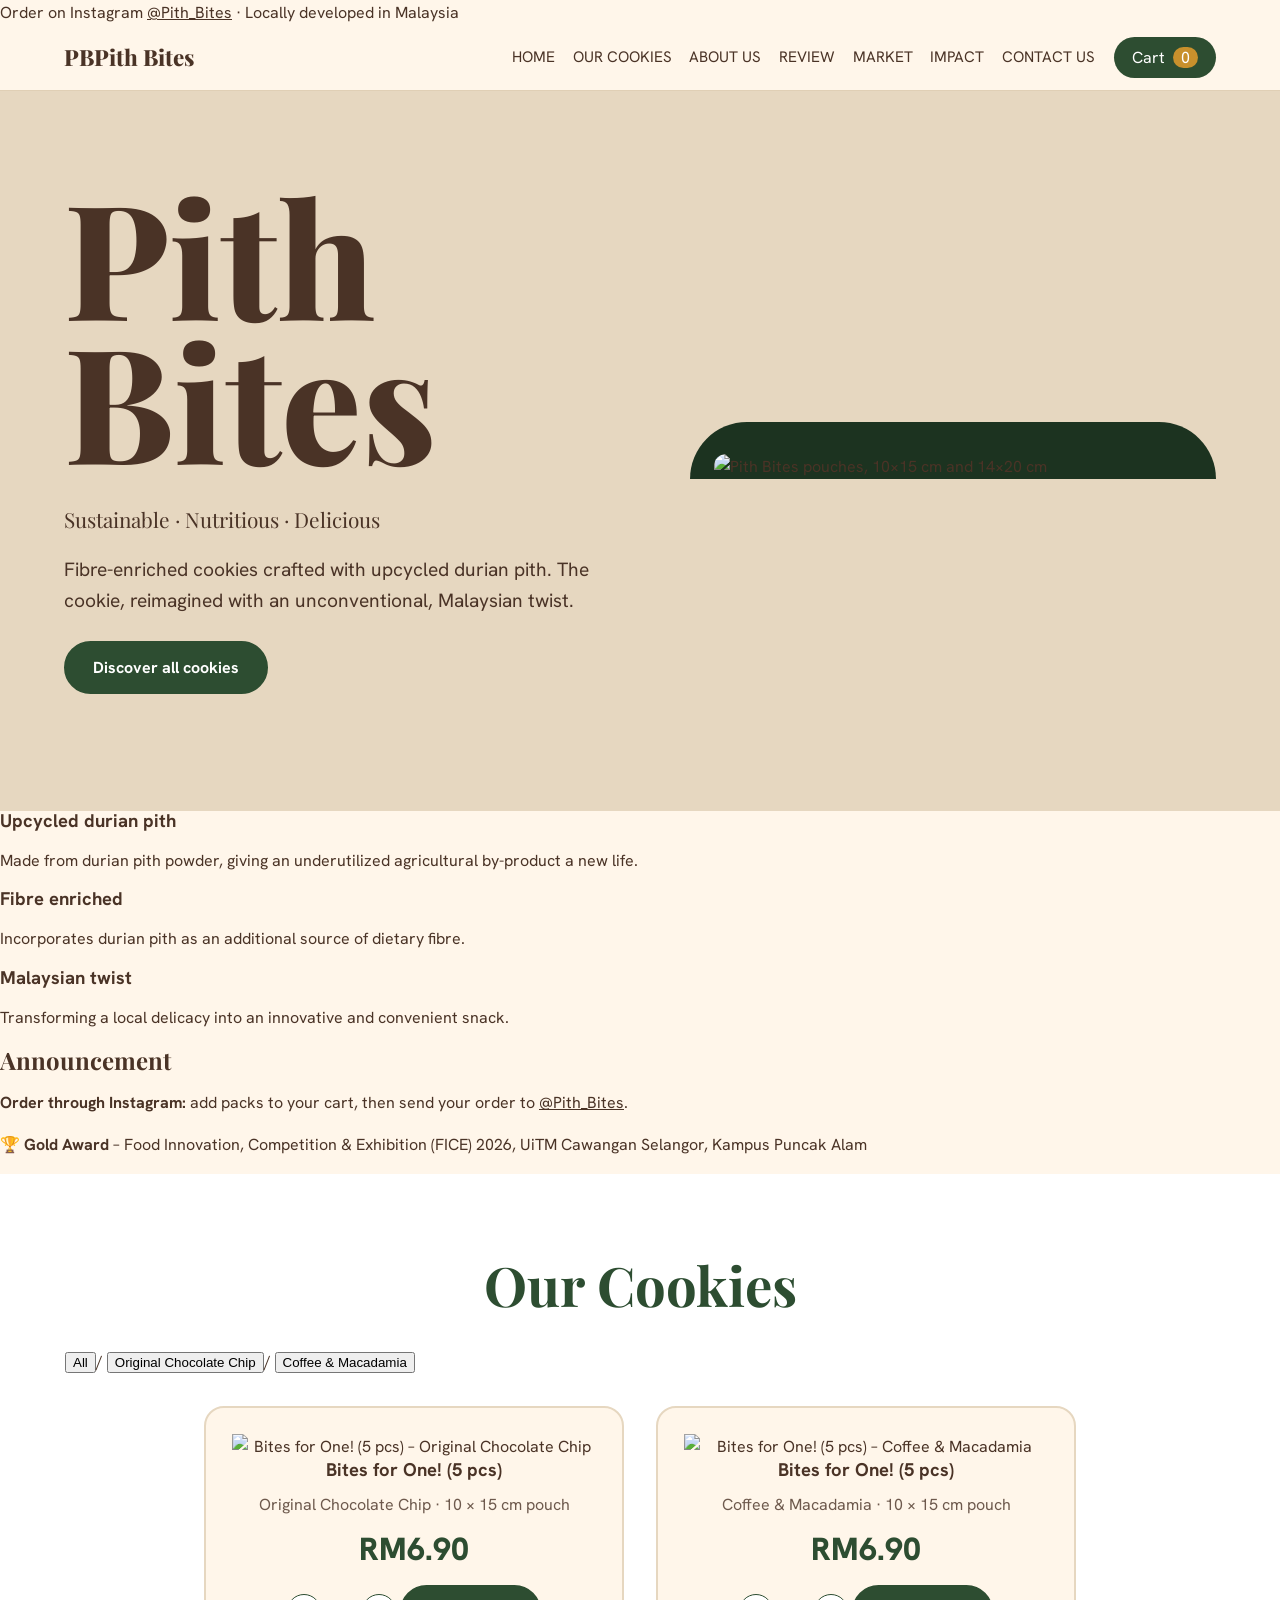
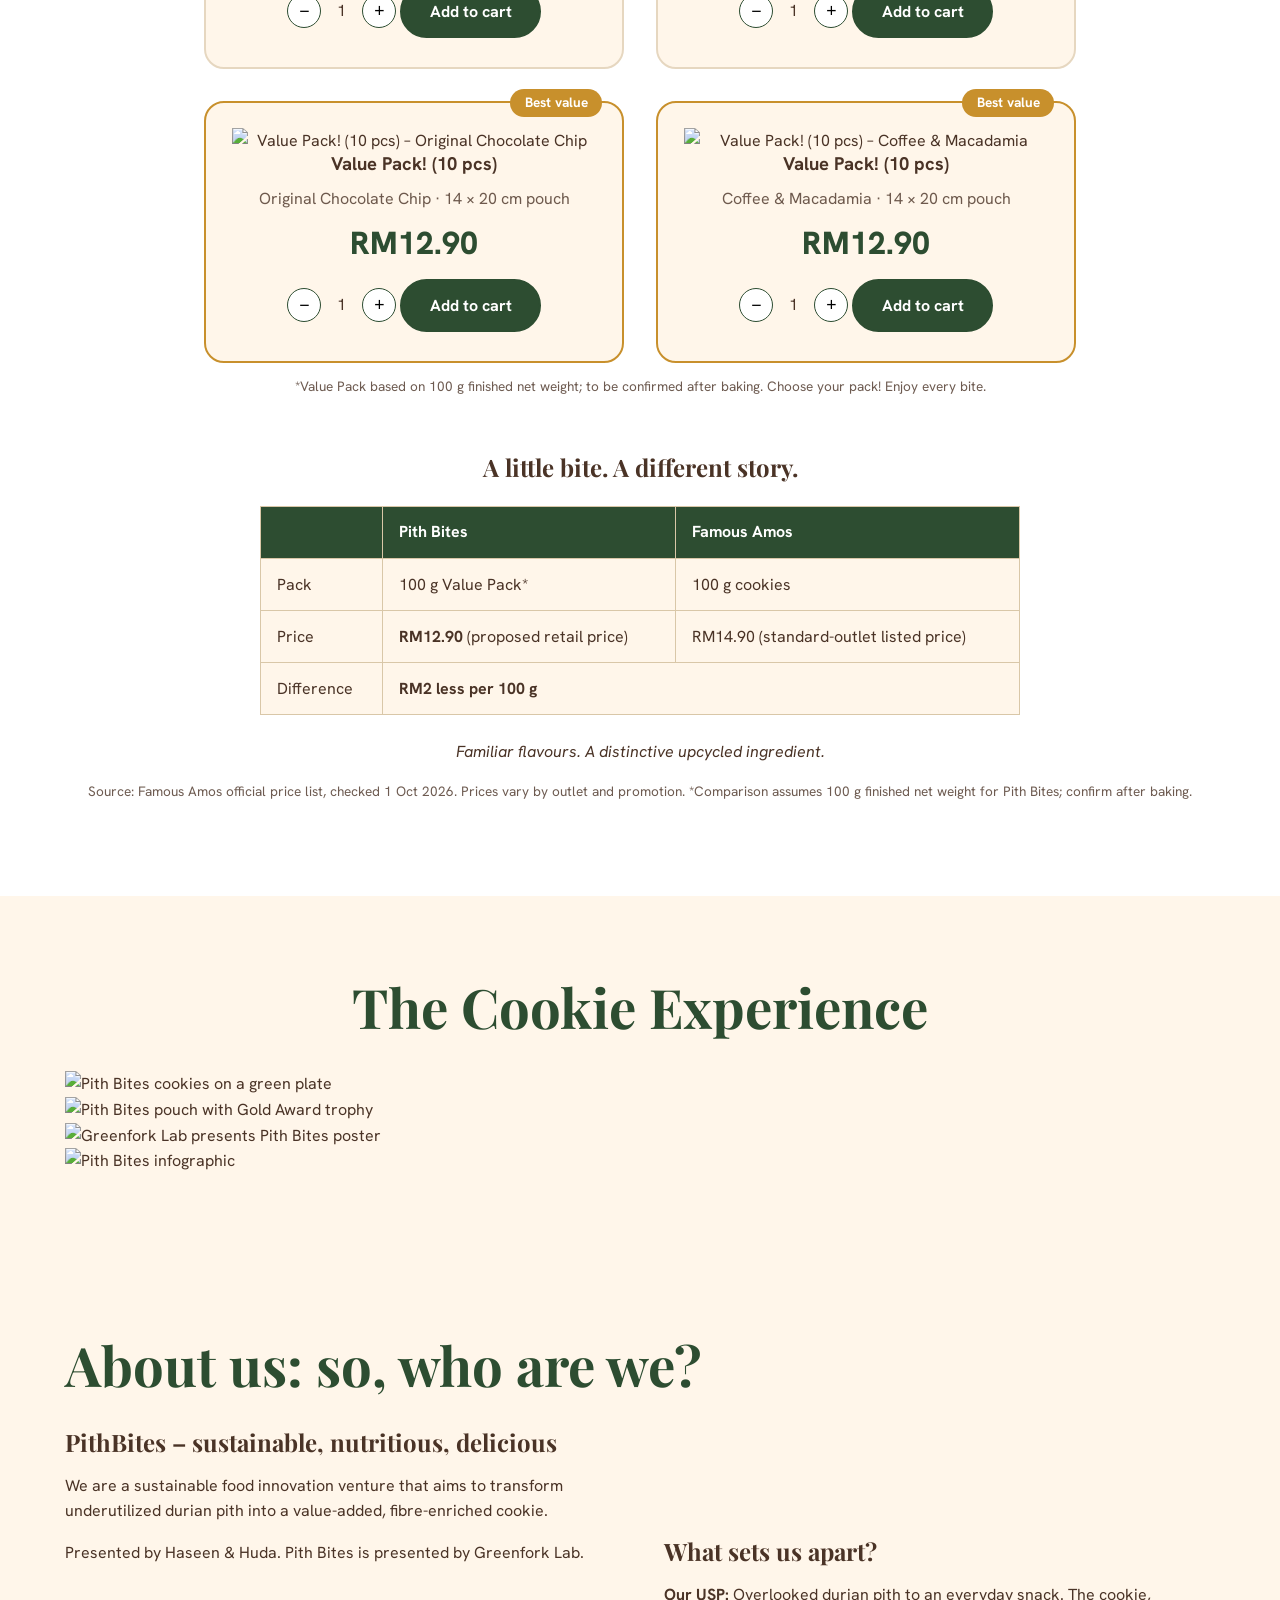
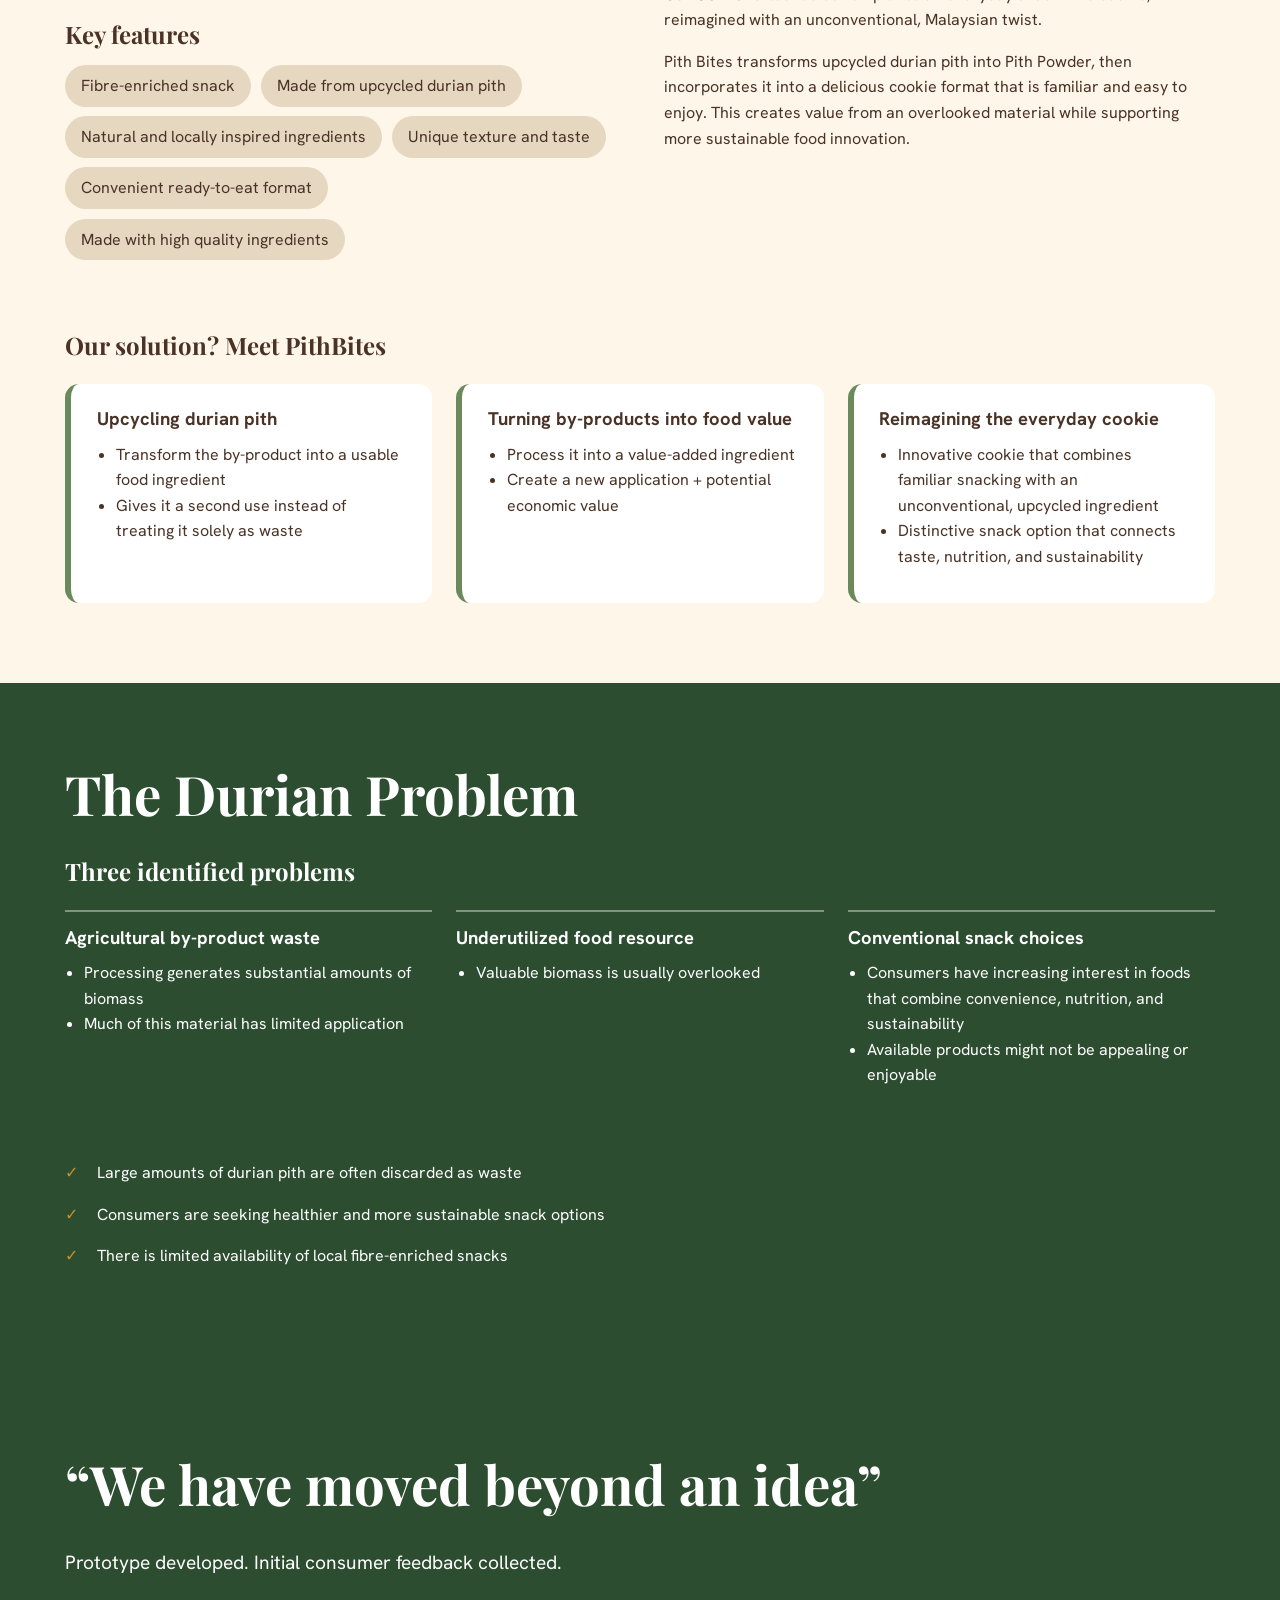
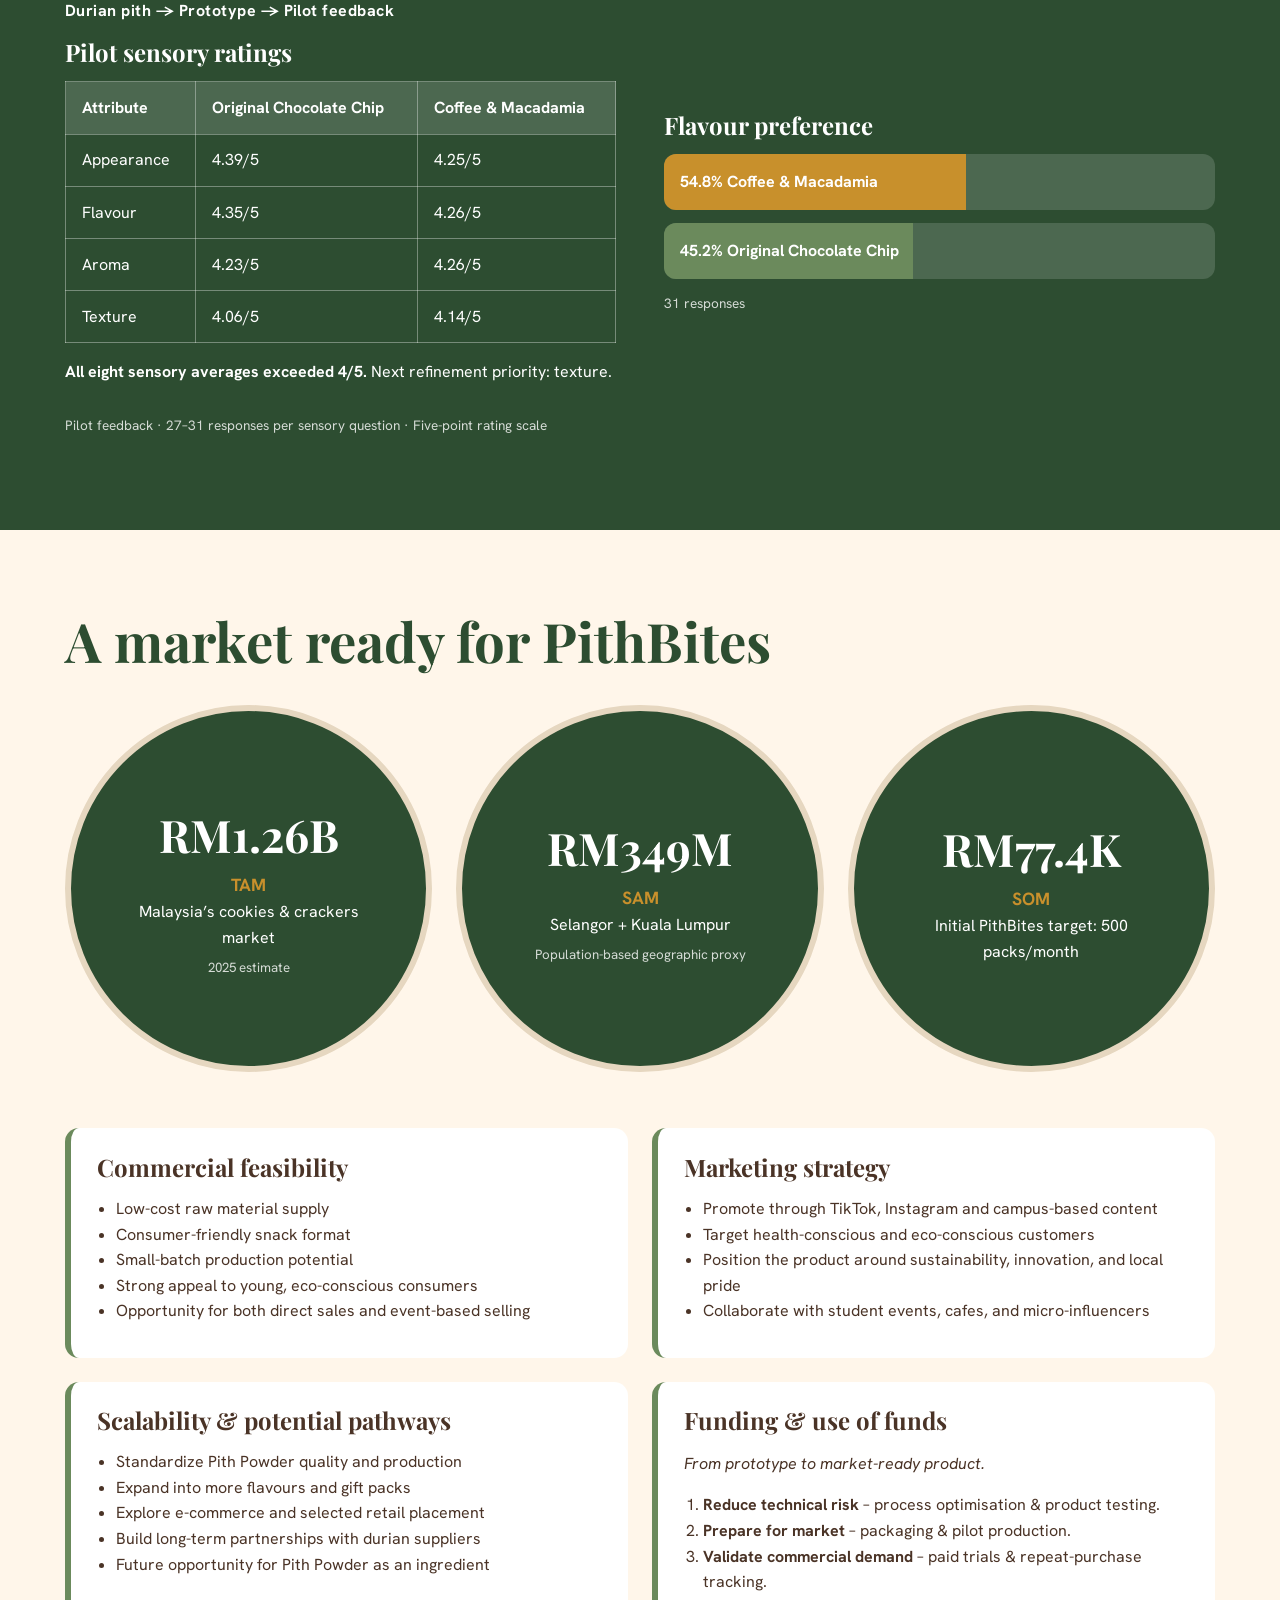
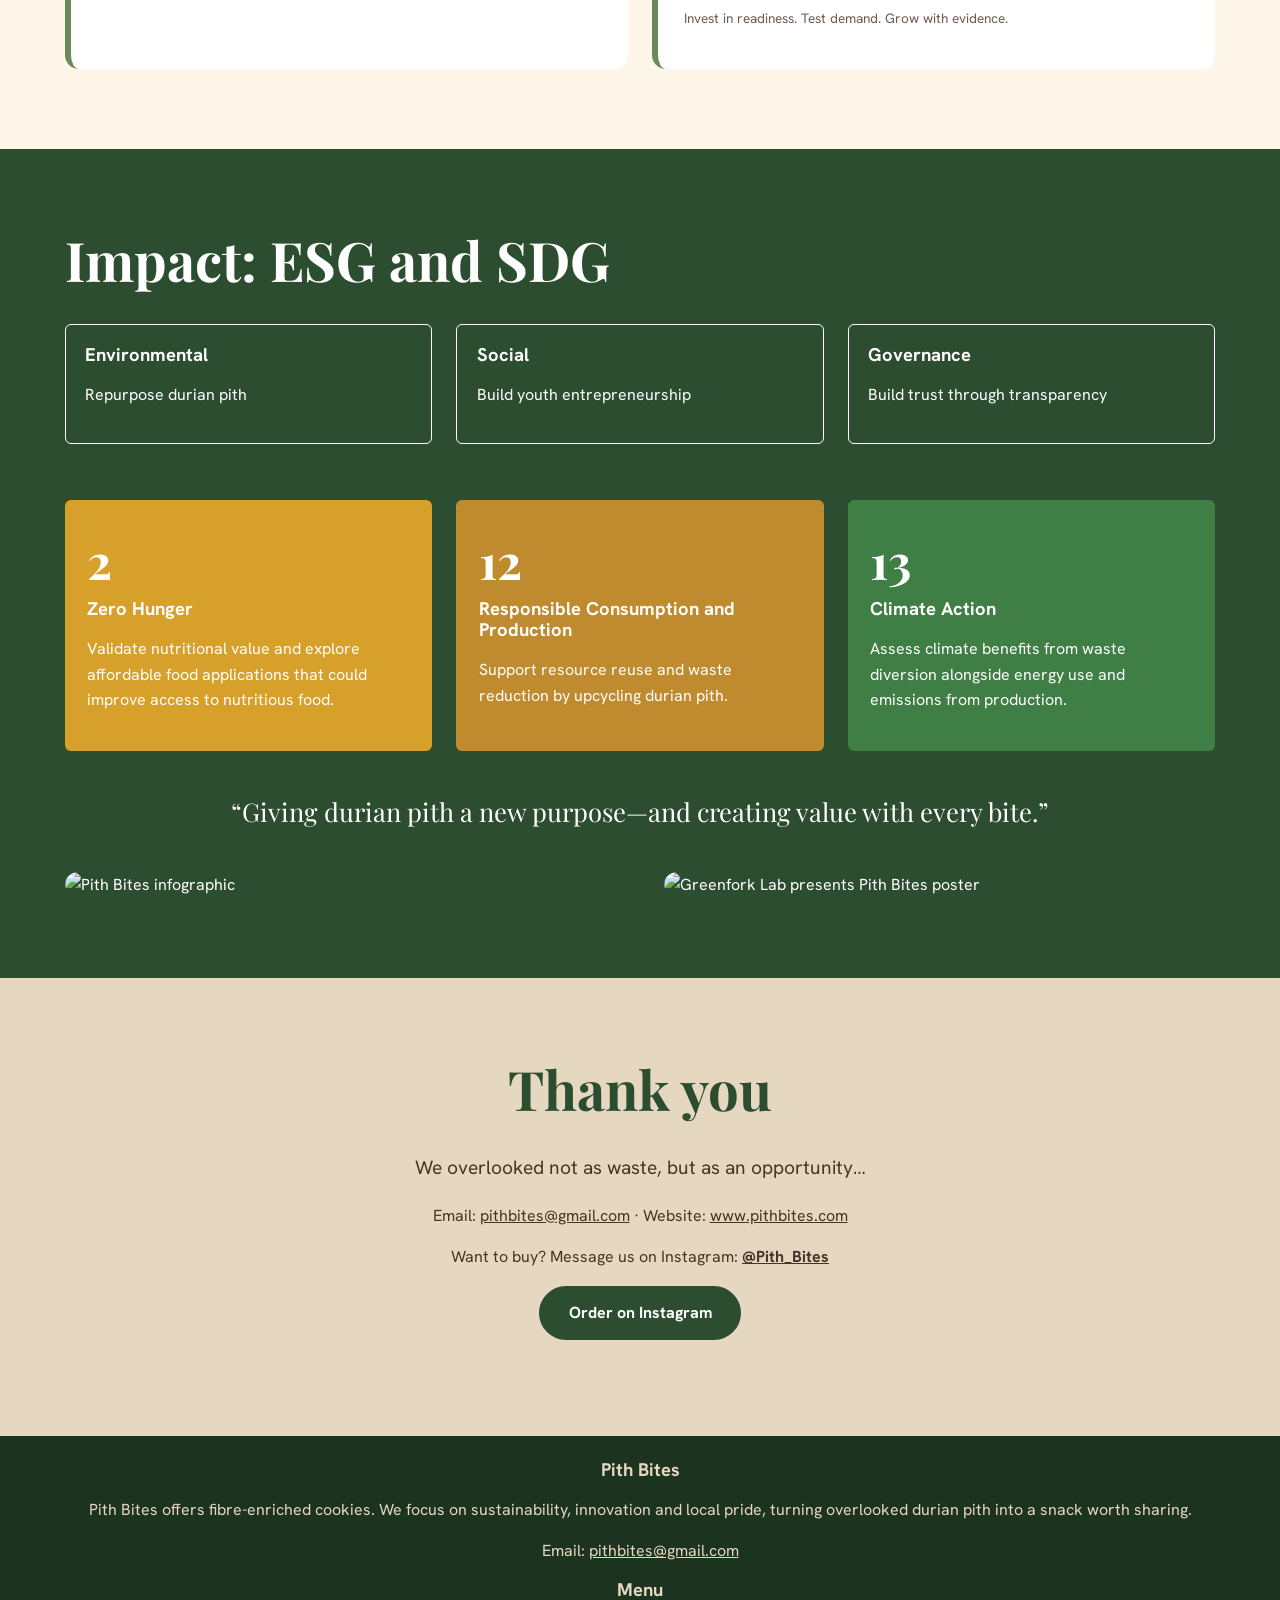
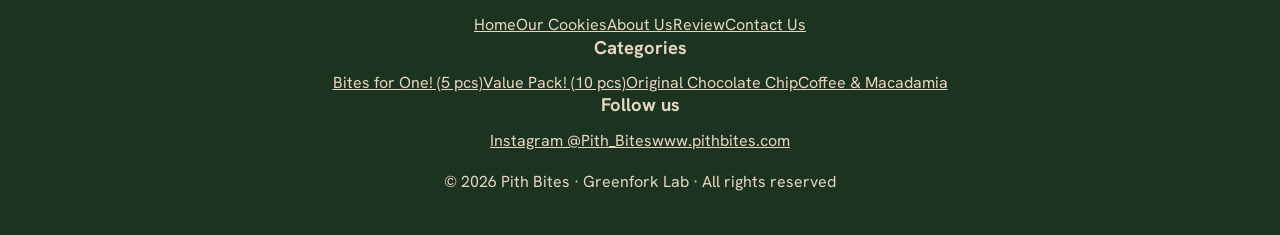
==== index.html @ 3b5092b1 "Update index.html" ====
<!DOCTYPE html>
<html lang="en">
<head>
<meta charset="UTF-8">
<meta name="viewport" content="width=device-width, initial-scale=1">
<title>Pith Bites – Fibre-Enriched Cookies Made with Upcycled Durian Pith</title>
<meta name="description" content="Sustainable, nutritious, delicious fibre-enriched cookies made with upcycled durian pith. Locally developed in Malaysia.">
<link rel="preconnect" href="https://fonts.googleapis.com">
<link href="https://fonts.googleapis.com/css2?family=Playfair+Display:wght@500;700;800&family=Hanken+Grotesk:wght@400;500;700&display=swap" rel="stylesheet">
<link rel="stylesheet" href="style.css">
</head>
<body>

<div class="topbar">Order on Instagram <a href="https://www.instagram.com/pith_bites" target="_blank" rel="noopener">@Pith_Bites</a> · Locally developed in Malaysia</div>
<header class="nav">
  <a href="#top" class="brand"><span class="mono">PB</span>Pith Bites</a>
  <nav id="menu">
    <a href="#top">HOME</a><a href="#shop">OUR COOKIES</a><a href="#about">ABOUT US</a>
    <a href="#proof">REVIEW</a><a href="#market">MARKET</a><a href="#impact">IMPACT</a><a href="#contact">CONTACT US</a>
  </nav>
  <button class="cart-btn" id="openCart" aria-label="Open cart">Cart <span id="cartCount">0</span></button>
  <button class="burger" id="burger" aria-label="Menu">☰</button>
</header>

<main id="top">
<!-- HERO BANNER -->
<section class="hero">
  <div class="hero-text">
    <h1>Pith Bites</h1>
    <p class="kicker">Sustainable · Nutritious · Delicious</p>
    <p class="lead">Fibre-enriched cookies crafted with upcycled durian pith. The cookie, reimagined with an unconventional, Malaysian twist.</p>
    <div class="row"><a class="btn light" href="#shop">Discover all cookies</a></div>
  </div>
  <div class="hero-img"><img src="images/pouches.jpg" alt="Pith Bites pouches, 10×15 cm and 14×20 cm"></div>
</section>

<!-- TRUST STRIP -->
<section class="strip">
  <div><h4>Upcycled durian pith</h4><p>Made from durian pith powder, giving an underutilized agricultural by-product a new life.</p></div>
  <div><h4>Fibre enriched</h4><p>Incorporates durian pith as an additional source of dietary fibre.</p></div>
  <div><h4>Malaysian twist</h4><p>Transforming a local delicacy into an innovative and convenient snack.</p></div>
</section>

<!-- ANNOUNCEMENT -->
<section class="announce">
  <h3>Announcement</h3>
  <p><strong>Order through Instagram:</strong> add packs to your cart, then send your order to <a href="https://www.instagram.com/pith_bites" target="_blank" rel="noopener">@Pith_Bites</a>.</p>
  <p>🏆 <strong>Gold Award</strong> – Food Innovation, Competition &amp; Exhibition (FICE) 2026, UiTM Cawangan Selangor, Kampus Puncak Alam</p>
</section>

<!-- SHOP -->
<section id="shop" class="sec shop">
  <h2 class="center">Our Cookies</h2>
  <div class="tabs" role="tablist">
    <button class="tab on" data-f="all">All</button><span>/</span>
    <button class="tab" data-f="orig">Original Chocolate Chip</button><span>/</span>
    <button class="tab" data-f="coffee">Coffee &amp; Macadamia</button>
  </div>
  <div class="products">
    <article class="product " data-id="p5o" data-name="Bites for One! (5 pcs)" data-flavour="Original Chocolate Chip" data-price="6.90" data-cat="orig">
      
      <div class="thumb"><img src="images/pack5.jpg" alt="Bites for One! (5 pcs) – Original Chocolate Chip"></div>
      <h4>Bites for One! (5 pcs)</h4><p class="size">Original Chocolate Chip · 10 × 15 cm pouch</p>
      <p class="price">RM6.90</p>
      <div class="qty"><button class="minus" aria-label="Less">−</button><span class="q">1</span><button class="plus" aria-label="More">+</button></div>
      <button class="btn add">Add to cart</button>
    </article>
    <article class="product " data-id="p5c" data-name="Bites for One! (5 pcs)" data-flavour="Coffee &amp; Macadamia" data-price="6.90" data-cat="coffee">
      
      <div class="thumb"><img src="images/pack5.jpg" alt="Bites for One! (5 pcs) – Coffee &amp; Macadamia"></div>
      <h4>Bites for One! (5 pcs)</h4><p class="size">Coffee &amp; Macadamia · 10 × 15 cm pouch</p>
      <p class="price">RM6.90</p>
      <div class="qty"><button class="minus" aria-label="Less">−</button><span class="q">1</span><button class="plus" aria-label="More">+</button></div>
      <button class="btn add">Add to cart</button>
    </article>
    <article class="product best" data-id="p10o" data-name="Value Pack! (10 pcs)" data-flavour="Original Chocolate Chip" data-price="12.90" data-cat="orig">
      <span class="badge">Best value</span>
      <div class="thumb"><img src="images/pack10.jpg" alt="Value Pack! (10 pcs) – Original Chocolate Chip"></div>
      <h4>Value Pack! (10 pcs)</h4><p class="size">Original Chocolate Chip · 14 × 20 cm pouch</p>
      <p class="price">RM12.90</p>
      <div class="qty"><button class="minus" aria-label="Less">−</button><span class="q">1</span><button class="plus" aria-label="More">+</button></div>
      <button class="btn add">Add to cart</button>
    </article>
    <article class="product best" data-id="p10c" data-name="Value Pack! (10 pcs)" data-flavour="Coffee &amp; Macadamia" data-price="12.90" data-cat="coffee">
      <span class="badge">Best value</span>
      <div class="thumb"><img src="images/pack10.jpg" alt="Value Pack! (10 pcs) – Coffee &amp; Macadamia"></div>
      <h4>Value Pack! (10 pcs)</h4><p class="size">Coffee &amp; Macadamia · 14 × 20 cm pouch</p>
      <p class="price">RM12.90</p>
      <div class="qty"><button class="minus" aria-label="Less">−</button><span class="q">1</span><button class="plus" aria-label="More">+</button></div>
      <button class="btn add">Add to cart</button>
    </article>
  </div>
  <p class="fine center">*Value Pack based on 100 g finished net weight; to be confirmed after baking. Choose your pack! Enjoy every bite.</p>
  <h3 class="gap center">A little bite. A different story.</h3>
  <table class="cmp">
    <thead><tr><th></th><th>Pith Bites</th><th>Famous Amos</th></tr></thead>
    <tbody>
      <tr><td>Pack</td><td>100 g Value Pack*</td><td>100 g cookies</td></tr>
      <tr><td>Price</td><td><strong>RM12.90</strong> (proposed retail price)</td><td>RM14.90 (standard-outlet listed price)</td></tr>
      <tr><td>Difference</td><td colspan="2"><strong>RM2 less per 100 g</strong></td></tr>
    </tbody>
  </table>
  <p class="center"><em>Familiar flavours. A distinctive upcycled ingredient.</em></p>
  <p class="fine center">Source: Famous Amos official price list, checked 1 Oct 2026. Prices vary by outlet and promotion. *Comparison assumes 100 g finished net weight for Pith Bites; confirm after baking.</p>
</section>

<!-- EXPERIENCE -->
<section class="sec exp">
  <h2 class="center">The Cookie Experience</h2>
  <div class="gallery">
    <img src="images/cookies.jpg" alt="Pith Bites cookies on a green plate">
    <img src="images/award.jpg" alt="Pith Bites pouch with Gold Award trophy">
    <img src="images/poster.jpg" alt="Greenfork Lab presents Pith Bites poster">
    <img src="images/infographic.jpg" alt="Pith Bites infographic">
  </div>
</section>

<!-- ABOUT -->
<section id="about" class="sec">
  <h2>About us: so, who are we?</h2>
  <div class="two">
    <div>
      <h3>PithBites – sustainable, nutritious, delicious</h3>
      <p>We are a sustainable food innovation venture that aims to transform underutilized durian pith into a value-added, fibre-enriched cookie.</p>
      <p>Presented by Haseen &amp; Huda. Pith Bites is presented by Greenfork Lab.</p>
      <h3 class="gap">Key features</h3>
      <ul class="chips"><li>Fibre-enriched snack</li><li>Made from upcycled durian pith</li><li>Natural and locally inspired ingredients</li><li>Unique texture and taste</li><li>Convenient ready-to-eat format</li><li>Made with high quality ingredients</li></ul>
    </div>
    <div>
      <h3>What sets us apart?</h3>
      <p><strong>Our USP:</strong> Overlooked durian pith to an everyday snack. The cookie, reimagined with an unconventional, Malaysian twist.</p>
      <p>Pith Bites transforms upcycled durian pith into Pith Powder, then incorporates it into a delicious cookie format that is familiar and easy to enjoy. This creates value from an overlooked material while supporting more sustainable food innovation.</p>
    </div>
  </div>
  <h3 class="gap">Our solution? Meet PithBites</h3>
  <div class="grid3">
    <article class="card"><h4>Upcycling durian pith</h4><ul><li>Transform the by-product into a usable food ingredient</li><li>Gives it a second use instead of treating it solely as waste</li></ul></article>
    <article class="card"><h4>Turning by-products into food value</h4><ul><li>Process it into a value-added ingredient</li><li>Create a new application + potential economic value</li></ul></article>
    <article class="card"><h4>Reimagining the everyday cookie</h4><ul><li>Innovative cookie that combines familiar snacking with an unconventional, upcycled ingredient</li><li>Distinctive snack option that connects taste, nutrition, and sustainability</li></ul></article>
  </div>
</section>

<!-- PROBLEM -->
<section id="problem" class="sec dark">
  <h2>The Durian Problem</h2>
  <h3>Three identified problems</h3>
  <div class="grid3">
    <article><h4>Agricultural by-product waste</h4><ul><li>Processing generates substantial amounts of biomass</li><li>Much of this material has limited application</li></ul></article>
    <article><h4>Underutilized food resource</h4><ul><li>Valuable biomass is usually overlooked</li></ul></article>
    <article><h4>Conventional snack choices</h4><ul><li>Consumers have increasing interest in foods that combine convenience, nutrition, and sustainability</li><li>Available products might not be appealing or enjoyable</li></ul></article>
  </div>
  <ul class="ticks gap">
    <li>Large amounts of durian pith are often discarded as waste</li>
    <li>Consumers are seeking healthier and more sustainable snack options</li>
    <li>There is limited availability of local fibre-enriched snacks</li>
  </ul>
</section>

<!-- PROOF -->
<section id="proof" class="sec dark">
  <h2>“We have moved beyond an idea”</h2>
  <p class="lead">Prototype developed. Initial consumer feedback collected.</p>
  <p class="flow"><span>Durian pith</span> → <span>Prototype</span> → <span>Pilot feedback</span></p>
  <div class="two">
    <div>
      <h3>Pilot sensory ratings</h3>
      <div class="tablewrap"><table class="rate">
        <thead><tr><th>Attribute</th><th>Original Chocolate Chip</th><th>Coffee &amp; Macadamia</th></tr></thead>
        <tbody>
          <tr><td>Appearance</td><td>4.39/5</td><td>4.25/5</td></tr>
          <tr><td>Flavour</td><td>4.35/5</td><td>4.26/5</td></tr>
          <tr><td>Aroma</td><td>4.23/5</td><td>4.26/5</td></tr>
          <tr><td>Texture</td><td>4.06/5</td><td>4.14/5</td></tr>
        </tbody>
      </table></div>
      <p><strong>All eight sensory averages exceeded 4/5.</strong> Next refinement priority: texture.</p>
    </div>
    <div>
      <h3>Flavour preference</h3>
      <div class="bar"><span style="--w:54.8%"></span><b>54.8% Coffee &amp; Macadamia</b></div>
      <div class="bar alt"><span style="--w:45.2%"></span><b>45.2% Original Chocolate Chip</b></div>
      <p class="fine">31 responses</p>
    </div>
  </div>
  <p class="fine">Pilot feedback · 27–31 responses per sensory question · Five-point rating scale</p>
</section>

<!-- MARKET -->
<section id="market" class="sec">
  <h2>A market ready for PithBites</h2>
  <div class="circles">
    <div class="circle"><b>RM1.26B</b><strong>TAM</strong><span>Malaysia’s cookies &amp; crackers market</span><small>2025 estimate</small></div>
    <div class="circle"><b>RM349M</b><strong>SAM</strong><span>Selangor + Kuala Lumpur</span><small>Population-based geographic proxy</small></div>
    <div class="circle"><b>RM77.4K</b><strong>SOM</strong><span>Initial PithBites target: 500 packs/month</span></div>
  </div>

  <div class="grid2 gap">
    <article class="card"><h3>Commercial feasibility</h3><ul><li>Low-cost raw material supply</li><li>Consumer-friendly snack format</li><li>Small-batch production potential</li><li>Strong appeal to young, eco-conscious consumers</li><li>Opportunity for both direct sales and event-based selling</li></ul></article>
    <article class="card"><h3>Marketing strategy</h3><ul><li>Promote through TikTok, Instagram and campus-based content</li><li>Target health-conscious and eco-conscious customers</li><li>Position the product around sustainability, innovation, and local pride</li><li>Collaborate with student events, cafes, and micro-influencers</li></ul></article>
    <article class="card"><h3>Scalability &amp; potential pathways</h3><ul><li>Standardize Pith Powder quality and production</li><li>Expand into more flavours and gift packs</li><li>Explore e-commerce and selected retail placement</li><li>Build long-term partnerships with durian suppliers</li><li>Future opportunity for Pith Powder as an ingredient</li></ul></article>
    <article class="card"><h3>Funding &amp; use of funds</h3><p><em>From prototype to market-ready product.</em></p><ol><li><strong>Reduce technical risk</strong> – process optimisation &amp; product testing.</li><li><strong>Prepare for market</strong> – packaging &amp; pilot production.</li><li><strong>Validate commercial demand</strong> – paid trials &amp; repeat-purchase tracking.</li></ol><p class="fine">Invest in readiness. Test demand. Grow with evidence.</p></article>
  </div>
</section>

<!-- IMPACT -->
<section id="impact" class="sec dark">
  <h2>Impact: ESG and SDG</h2>
  <div class="grid3">
    <article class="outline"><h4>Environmental</h4><p>Repurpose durian pith</p></article>
    <article class="outline"><h4>Social</h4><p>Build youth entrepreneurship</p></article>
    <article class="outline"><h4>Governance</h4><p>Build trust through transparency</p></article>
  </div>
  <div class="grid3 gap">
    <article class="sdg s2"><b>2</b><h4>Zero Hunger</h4><p>Validate nutritional value and explore affordable food applications that could improve access to nutritious food.</p></article>
    <article class="sdg s12"><b>12</b><h4>Responsible Consumption and Production</h4><p>Support resource reuse and waste reduction by upcycling durian pith.</p></article>
    <article class="sdg s13"><b>13</b><h4>Climate Action</h4><p>Assess climate benefits from waste diversion alongside energy use and emissions from production.</p></article>
  </div>
  <blockquote>“Giving durian pith a new purpose—and creating value with every bite.”</blockquote>
  <div class="two tight">
    <img class="rounded" src="images/infographic.jpg" alt="Pith Bites infographic">
    <img class="rounded" src="images/poster.jpg" alt="Greenfork Lab presents Pith Bites poster">
  </div>
</section>

<!-- CONTACT -->
<section id="contact" class="sec contact">
  <h2>Thank you</h2>
  <p class="lead">We overlooked not as waste, but as an opportunity…</p>
  <p>Email: <a href="mailto:pithbites@gmail.com">pithbites@gmail.com</a> · Website: <a href="https://www.pithbites.com">www.pithbites.com</a></p>
  <p>Want to buy? Message us on Instagram: <a href="https://www.instagram.com/pith_bites" target="_blank" rel="noopener"><strong>@Pith_Bites</strong></a></p>
  <p><a class="btn" href="https://www.instagram.com/pith_bites" target="_blank" rel="noopener">Order on Instagram</a></p>
</section>
</main>

<footer>
  <div class="fcols">
    <div><h4>Pith Bites</h4><p>Pith Bites offers fibre-enriched cookies. We focus on sustainability, innovation and local pride, turning overlooked durian pith into a snack worth sharing.</p><p>Email: <a href="mailto:pithbites@gmail.com">pithbites@gmail.com</a></p></div>
    <div><h4>Menu</h4><a href="#top">Home</a><a href="#shop">Our Cookies</a><a href="#about">About Us</a><a href="#proof">Review</a><a href="#contact">Contact Us</a></div>
    <div><h4>Categories</h4><a href="#shop">Bites for One! (5 pcs)</a><a href="#shop">Value Pack! (10 pcs)</a><a href="#shop">Original Chocolate Chip</a><a href="#shop">Coffee &amp; Macadamia</a></div>
    <div><h4>Follow us</h4><a href="https://www.instagram.com/pith_bites" target="_blank" rel="noopener">Instagram @Pith_Bites</a><a href="https://www.pithbites.com">www.pithbites.com</a></div>
  </div>
  <p class="copy">© 2026 Pith Bites · Greenfork Lab · All rights reserved</p>
</footer>

<!-- CART DRAWER -->
<div class="overlay" id="overlay"></div>
<aside class="drawer" id="drawer" aria-label="Shopping cart">
  <div class="dhead"><h3>Your cart</h3><button id="closeCart" aria-label="Close">✕</button></div>
  <div id="items" class="items"></div>
  <div class="total">Total <b id="total">RM0.00</b></div>
  <div id="checkout">
    <button class="btn" id="igOrder" type="button">Order on Instagram</button>
    <p class="fine">Tap the button: we copy your order, then open our Instagram (@Pith_Bites). Paste it in a message to us and we will confirm payment and delivery.</p>
  </div>
  <p class="fine" id="msg" role="status"></p>
</aside>

<script src="script.js"></script>
</body>
</html>
---- style.css ----
:root{--forest:#2d4d31;--deep:#1c3320;--sand:#e6d7c0;--cream:#fff6ea;--bark:#4a3326;--gold:#c8902c;--sage:#6b8a5c}
*{box-sizing:border-box}
html{scroll-behavior:smooth;scroll-padding-top:70px}
body{margin:0;font-family:'Hanken Grotesk',system-ui,sans-serif;background:var(--cream);color:var(--bark);line-height:1.6}
img{max-width:100%;display:block}
h1,h2,h3,h4{font-family:'Playfair Display',Georgia,serif;line-height:1.15;margin:0 0 .6em}
h2{font-size:clamp(2rem,5vw,3.4rem);color:var(--forest)}
h3{font-size:1.5rem}
h4{font-size:1.15rem;font-family:'Hanken Grotesk',sans-serif;font-weight:700}
a{color:inherit}
.nav{position:sticky;top:0;z-index:20;display:flex;align-items:center;gap:1.2rem;padding:.7rem 5vw;background:var(--cream);border-bottom:1px solid #e0cfb5}
.brand{font-family:'Playfair Display',serif;font-weight:800;font-size:1.4rem;text-decoration:none;color:var(--bark)}
.nav nav{margin-left:auto;display:flex;gap:1.1rem;font-size:.95rem}
.nav nav a{text-decoration:none}.nav nav a:hover{color:var(--gold)}
.cart-btn{background:var(--forest);color:#fff;border:0;border-radius:999px;padding:.5rem 1.1rem;font:inherit;cursor:pointer}
.cart-btn span{background:var(--gold);border-radius:999px;padding:0 .5rem;margin-left:.3rem}
.burger{display:none;background:none;border:0;font-size:1.6rem;cursor:pointer;color:var(--bark)}
:focus-visible{outline:3px solid var(--gold);outline-offset:2px}

.hero{display:grid;grid-template-columns:1.1fr 1fr;gap:3rem;align-items:center;padding:4rem 5vw;background:var(--sand);min-height:80vh}
.hero h1{font-size:clamp(4.5rem,13vw,10rem);font-weight:800;color:var(--bark);margin:0 0 .2em;line-height:.9}
.kicker{font-family:'Playfair Display',serif;font-size:1.3rem;margin:0 0 .6rem}
.lead{font-size:1.2rem;max-width:56ch}
.hero-img{background:var(--deep);border-radius:240px 240px 0 0;padding:2rem 1.5rem 0;overflow:hidden}
.hero-img img{border-radius:12px 12px 0 0;width:100%}
.row{display:flex;gap:1rem;flex-wrap:wrap;margin:1.5rem 0}
.mini{font-size:.9rem;opacity:.8}
.btn{display:inline-block;background:var(--forest);color:#fff;border:2px solid var(--forest);border-radius:999px;padding:.75rem 1.7rem;font:inherit;font-weight:700;text-decoration:none;cursor:pointer;transition:background .2s}
.btn:hover{background:var(--deep)}
.btn.ghost{background:transparent;color:var(--forest)}.btn.ghost:hover{background:var(--forest);color:#fff}

.sec{padding:5rem 5vw}
.sec>*{max-width:1150px;margin-left:auto;margin-right:auto}
.dark{background:var(--forest);color:#fff}
.dark h2,.dark h3{color:#fff}
.two{display:grid;grid-template-columns:1fr 1fr;gap:3rem;align-items:center}
.two.tight{margin-top:2.5rem}
.grid3{display:grid;grid-template-columns:repeat(3,1fr);gap:1.5rem;margin-top:1.5rem}
.grid2{display:grid;grid-template-columns:repeat(2,1fr);gap:1.5rem}
.gap{margin-top:3.5rem}
.center{text-align:center}
.rounded{border-radius:18px;width:100%;max-height:560px;object-fit:cover}
.card{background:#fff;border-radius:14px;padding:1.6rem;border-left:6px solid var(--sage)}
.card ul,.card ol,article ul{padding-left:1.2rem;margin:.5rem 0}
.dark article{border-top:2px solid rgba(255,255,255,.4);padding-top:1rem}
.note{margin-top:1.5rem;font-size:1.1rem;max-width:70ch}
.ticks{list-style:none;padding:0}.ticks li{padding:.5rem 0 .5rem 2rem;position:relative}
.ticks li::before{content:"✓";position:absolute;left:0;color:var(--gold);font-weight:700}
.award{background:var(--sand);padding:1rem 1.2rem;border-radius:12px}
.chips{display:flex;flex-wrap:wrap;gap:.6rem;list-style:none;padding:0}
.chips li{background:var(--sand);padding:.5rem 1rem;border-radius:999px}

.shop{background:#fff}
.products{display:grid;grid-template-columns:repeat(2,minmax(0,420px));justify-content:center;gap:2rem;margin-top:2rem}
.product{position:relative;background:var(--cream);border:2px solid var(--sand);border-radius:20px;padding:1.6rem;text-align:center}
.product.best{border-color:var(--gold)}
.badge{position:absolute;top:-14px;right:20px;background:var(--gold);color:#fff;padding:.2rem .9rem;border-radius:999px;font-weight:700;font-size:.85rem}
.crop{margin:0 auto 1rem;object-fit:cover;object-position:center;border-radius:12px;background:#fff}
.crop-s{height:200px;width:200px;object-position:15% 60%}.crop-l{height:200px;width:200px;object-position:85% 50%}
.size{margin:0;opacity:.8}.price{font-size:2rem;font-weight:800;color:var(--forest);margin:.4rem 0}
.product label{display:block;margin:.6rem 0}
select,input,textarea{font:inherit;padding:.6rem .8rem;border:1px solid #cdb99a;border-radius:10px;background:#fff;width:100%;margin-top:.3rem}
.product select{width:auto}
.qty{display:inline-flex;align-items:center;gap:1rem;margin:.8rem 0}
.qty button,.items button{width:34px;height:34px;border-radius:50%;border:1px solid var(--forest);background:#fff;cursor:pointer;font-size:1.1rem}
.fine{font-size:.85rem;opacity:.8}
.cmp{margin:1.5rem auto;border-collapse:collapse;width:100%;max-width:760px;background:var(--cream)}
.cmp th,.cmp td,.rate th,.rate td{padding:.8rem 1rem;border:1px solid #d9c7a8;text-align:left}
.cmp thead th{background:var(--forest);color:#fff}

.flow{font-weight:700;letter-spacing:.03em}
.tablewrap{overflow-x:auto}
.rate{width:100%;border-collapse:collapse}.rate th{background:rgba(255,255,255,.15)}.rate th,.rate td{border-color:rgba(255,255,255,.35)}
.bar{background:rgba(255,255,255,.15);border-radius:12px;margin:.8rem 0;position:relative;height:56px;overflow:hidden}
.bar span{position:absolute;inset:0 auto 0 0;width:var(--w);background:var(--gold)}
.bar.alt span{background:var(--sage)}
.bar b{position:relative;display:block;padding:0 1rem;line-height:56px}

.circles{display:grid;grid-template-columns:repeat(3,1fr);gap:1.5rem;margin-top:2rem}
.circle{aspect-ratio:1;border-radius:50%;background:var(--forest);color:#fff;display:flex;flex-direction:column;align-items:center;justify-content:center;text-align:center;padding:12%;border:6px solid var(--sand)}
.circle b{font-family:'Playfair Display',serif;font-size:clamp(1.6rem,4vw,2.8rem)}
.circle strong{color:var(--gold);font-size:1.1rem}.circle small{opacity:.8;margin-top:.4rem}

.outline{border:1px solid #fff!important;padding:1.2rem!important;border-radius:6px}
.sdg{color:#fff;padding:1.4rem!important;border-radius:6px;border:0!important}
.sdg b{font-size:3rem;font-family:'Playfair Display',serif}
.s2{background:#d6a02a}.s12{background:#bf8b2e}.s13{background:#3f7e44}
blockquote{margin:2.5rem auto;font-family:'Playfair Display',serif;font-size:1.6rem;text-align:center}
.contact{background:var(--sand);text-align:center}
footer{background:var(--deep);color:#e6d7c0;text-align:center;padding:1.5rem}

.overlay{position:fixed;inset:0;background:rgba(0,0,0,.45);opacity:0;pointer-events:none;transition:.25s;z-index:30}
.overlay.on{opacity:1;pointer-events:auto}
.drawer{position:fixed;top:0;right:0;height:100%;width:min(420px,100%);background:var(--cream);z-index:40;transform:translateX(100%);transition:transform .3s;padding:1.4rem;overflow-y:auto}
.drawer.on{transform:none}
.dhead{display:flex;justify-content:space-between;align-items:center}
.dhead button{background:none;border:0;font-size:1.3rem;cursor:pointer}
.items .line{display:flex;justify-content:space-between;gap:.5rem;padding:.8rem 0;border-bottom:1px solid #e0cfb5}
.items .line small{display:block;opacity:.75}
.items .ctl{display:flex;align-items:center;gap:.4rem}
.total{display:flex;justify-content:space-between;font-size:1.2rem;margin:1rem 0}
#checkout{display:grid;gap:.6rem}

@media(max-width:860px){
  .burger{display:block;margin-left:auto}
  .nav nav{display:none;position:absolute;top:100%;left:0;right:0;flex-direction:column;background:var(--cream);padding:1rem 5vw;border-bottom:1px solid #e0cfb5}
  .nav nav.open{display:flex}
  .hero,.two,.grid3,.grid2,.products,.circles{grid-template-columns:1fr}
  .circles{max-width:380px;margin-inline:auto}
  .hero-img{border-radius:160px 160px 0 0}
}
@media(prefers-reduced-motion:reduce){*{transition:none!important;scroll-behavior:auto!important}}
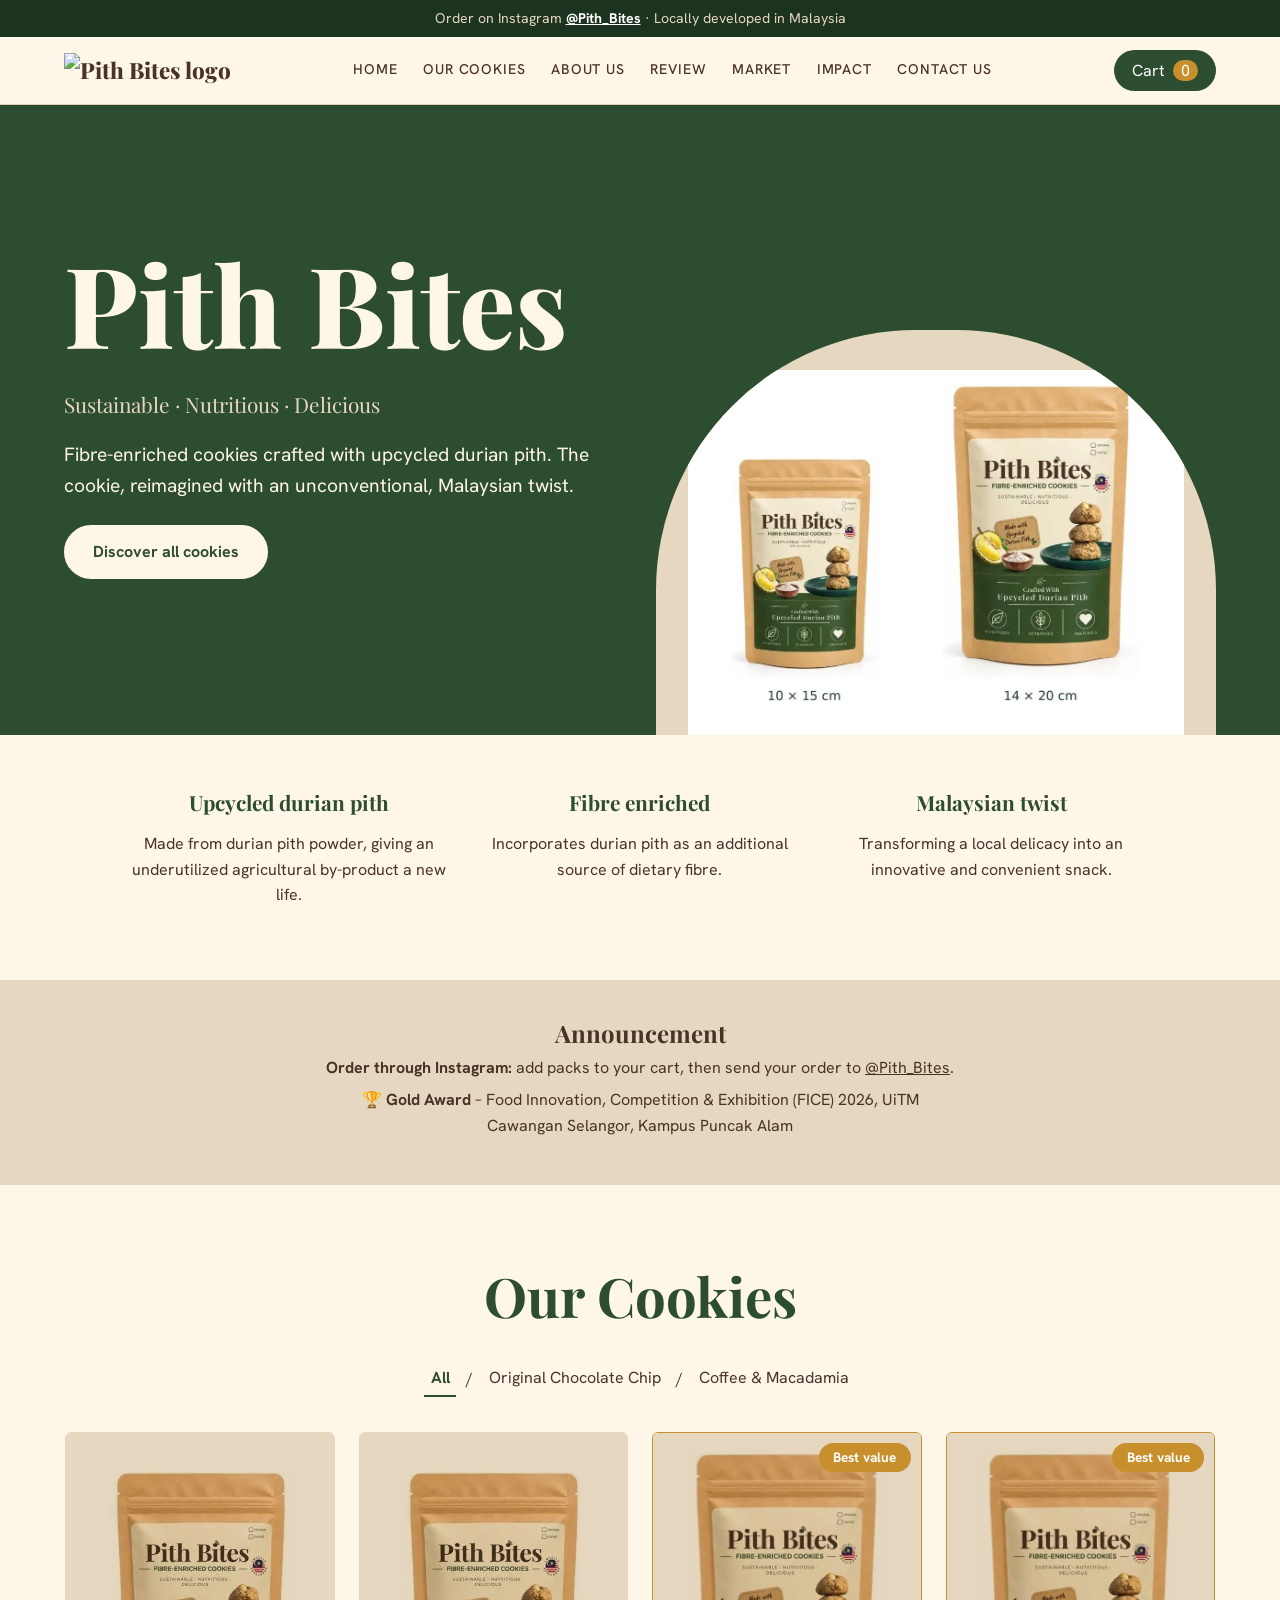
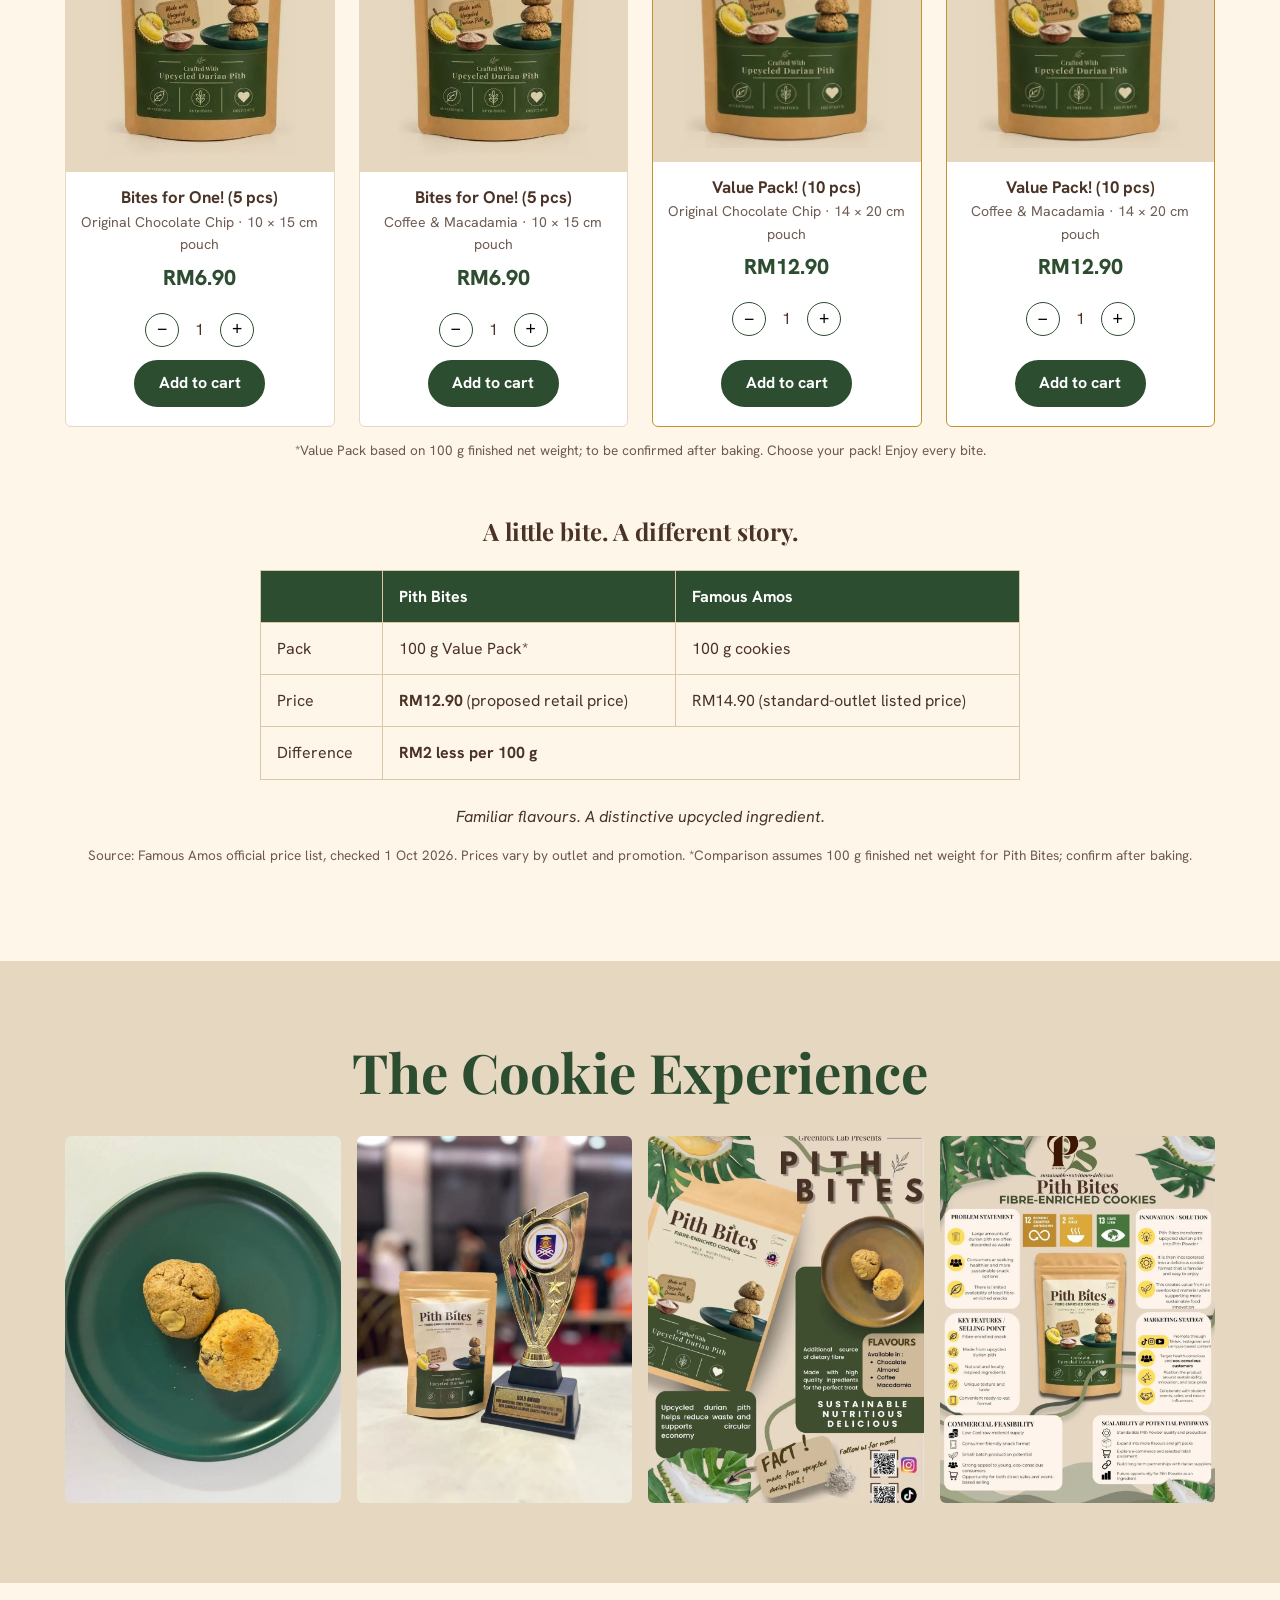
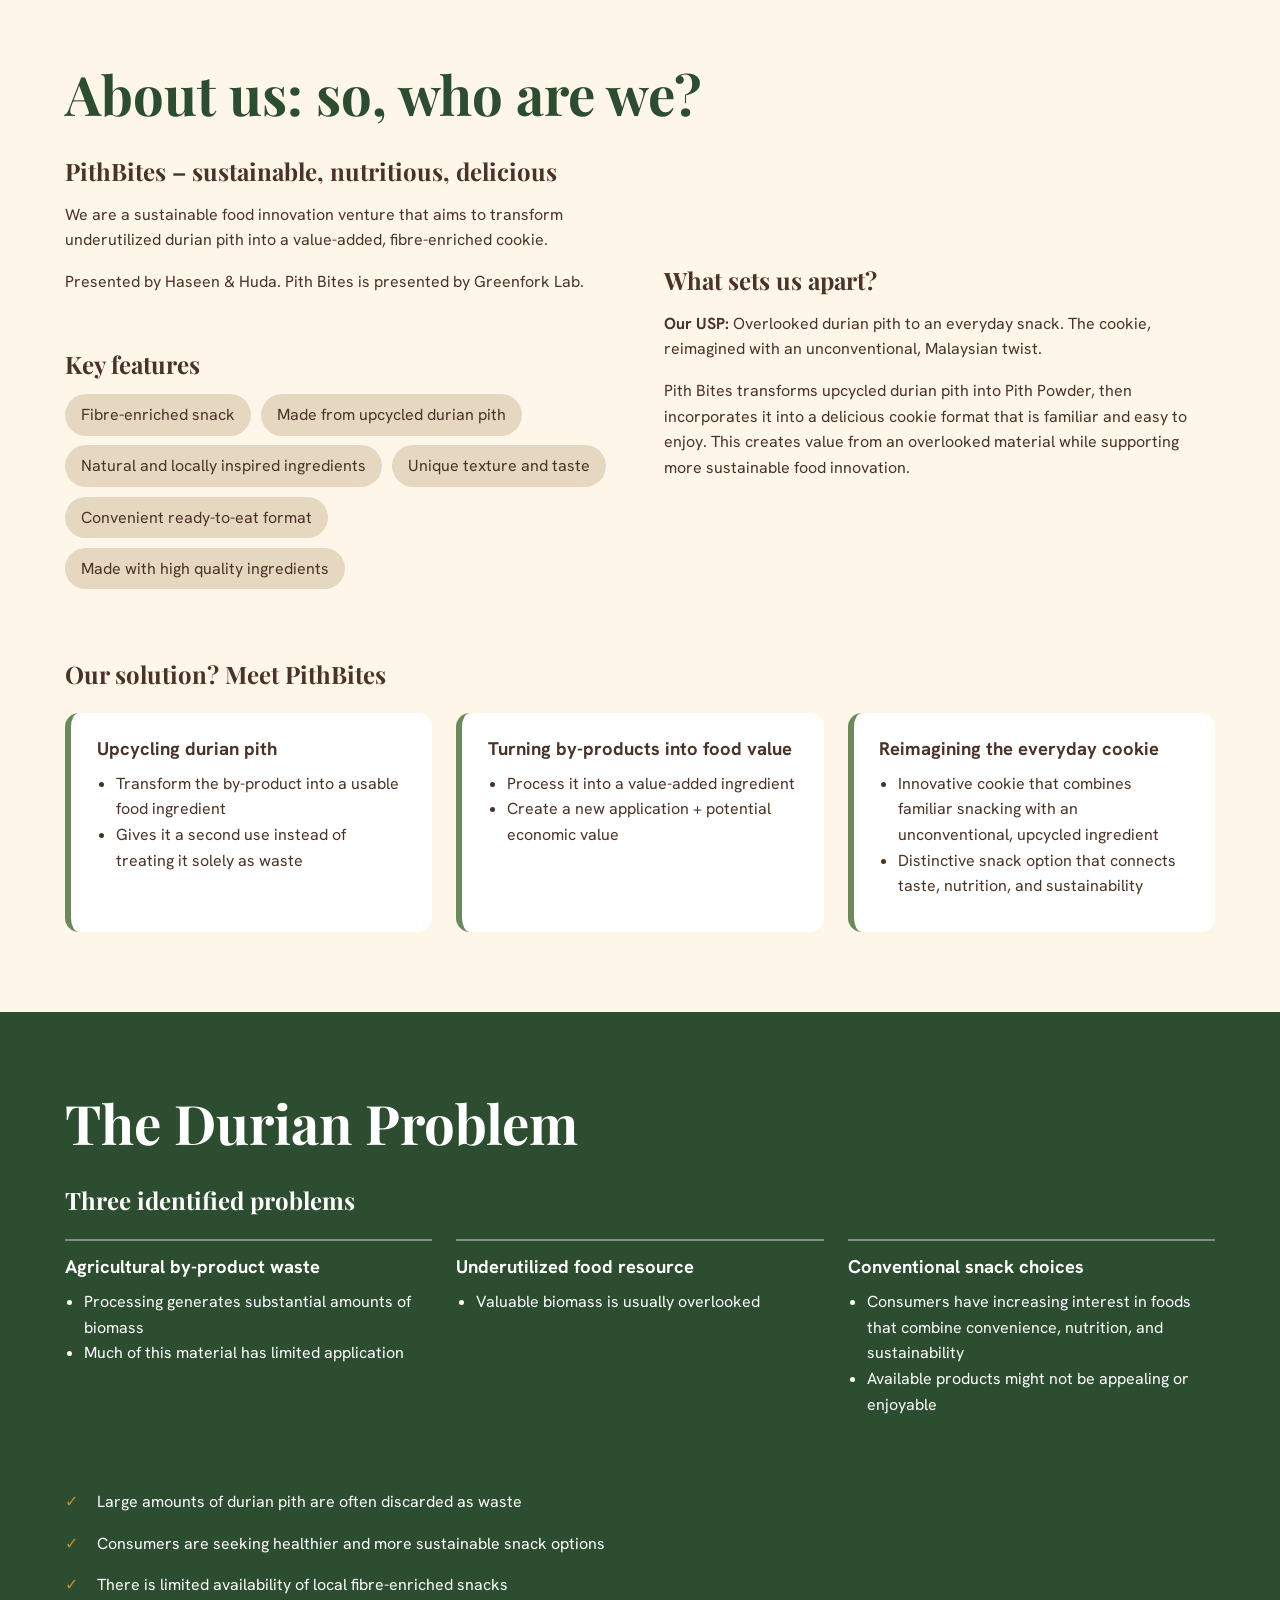
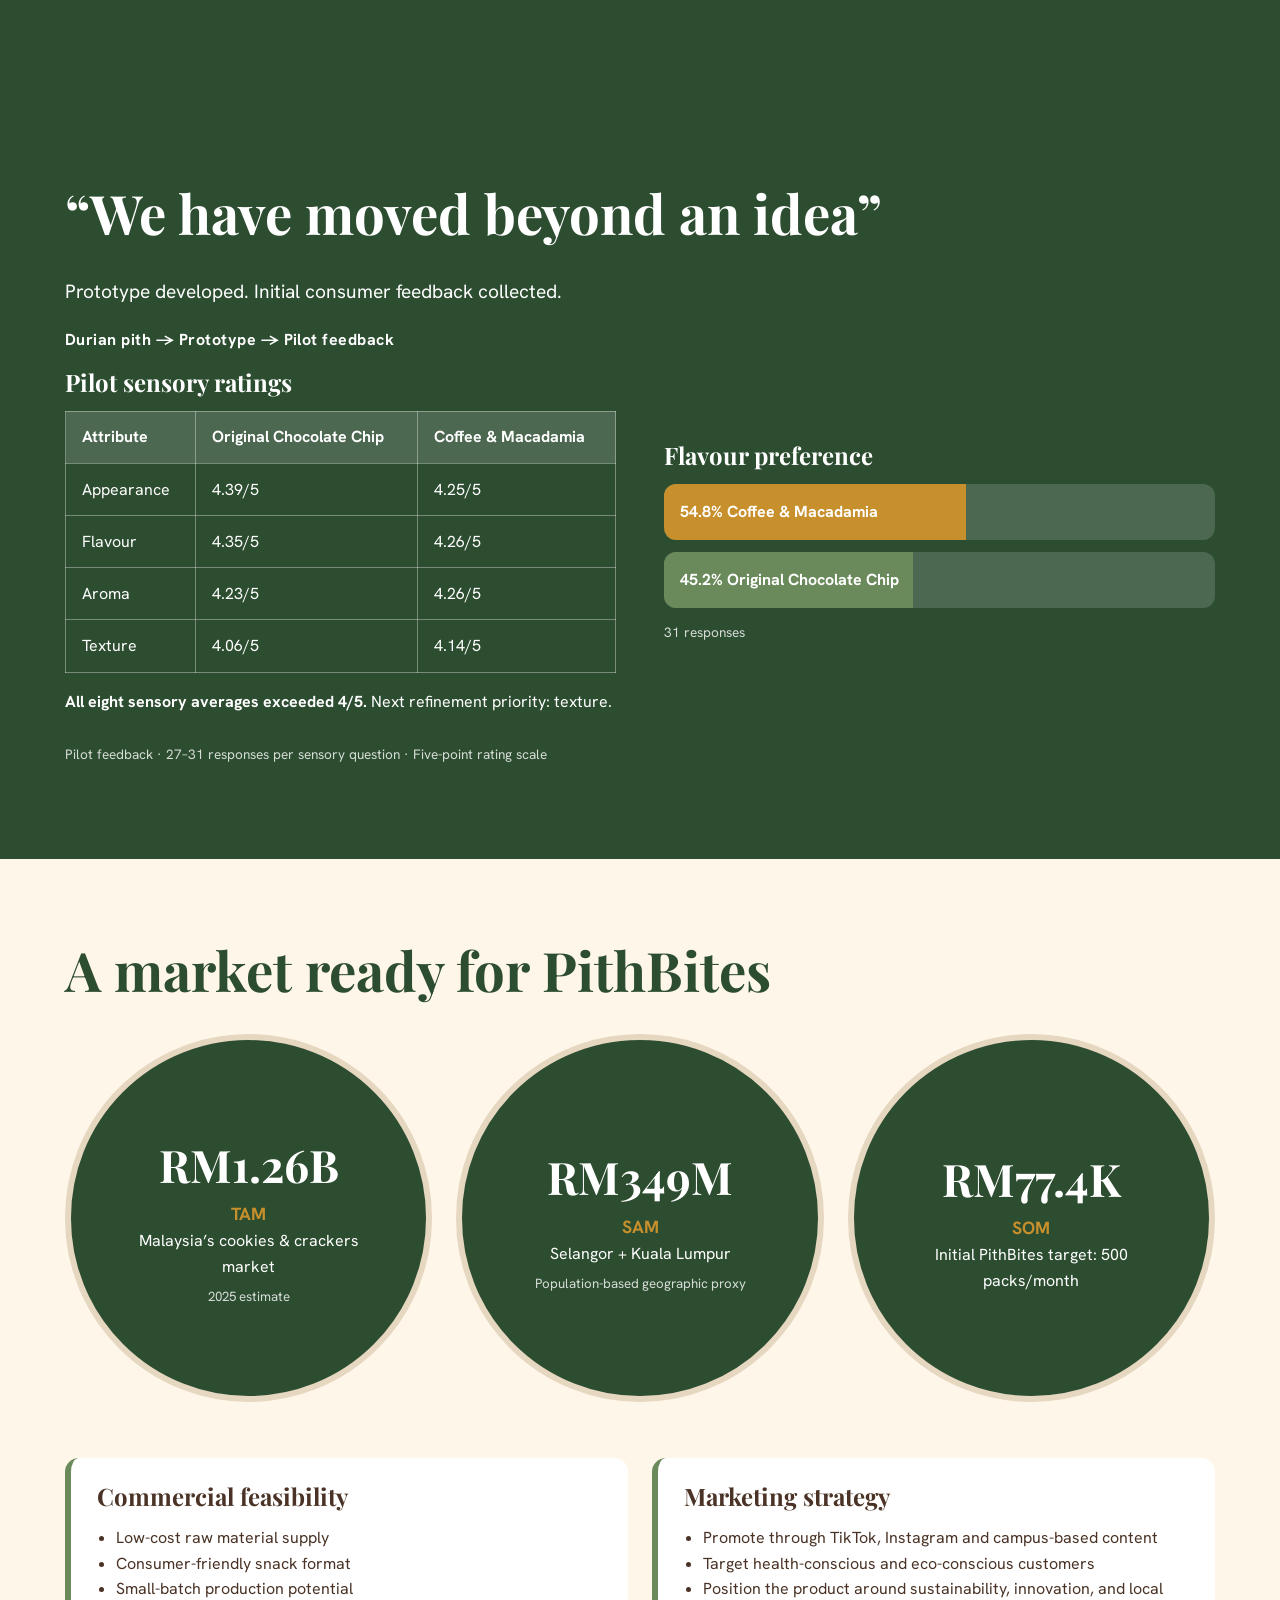
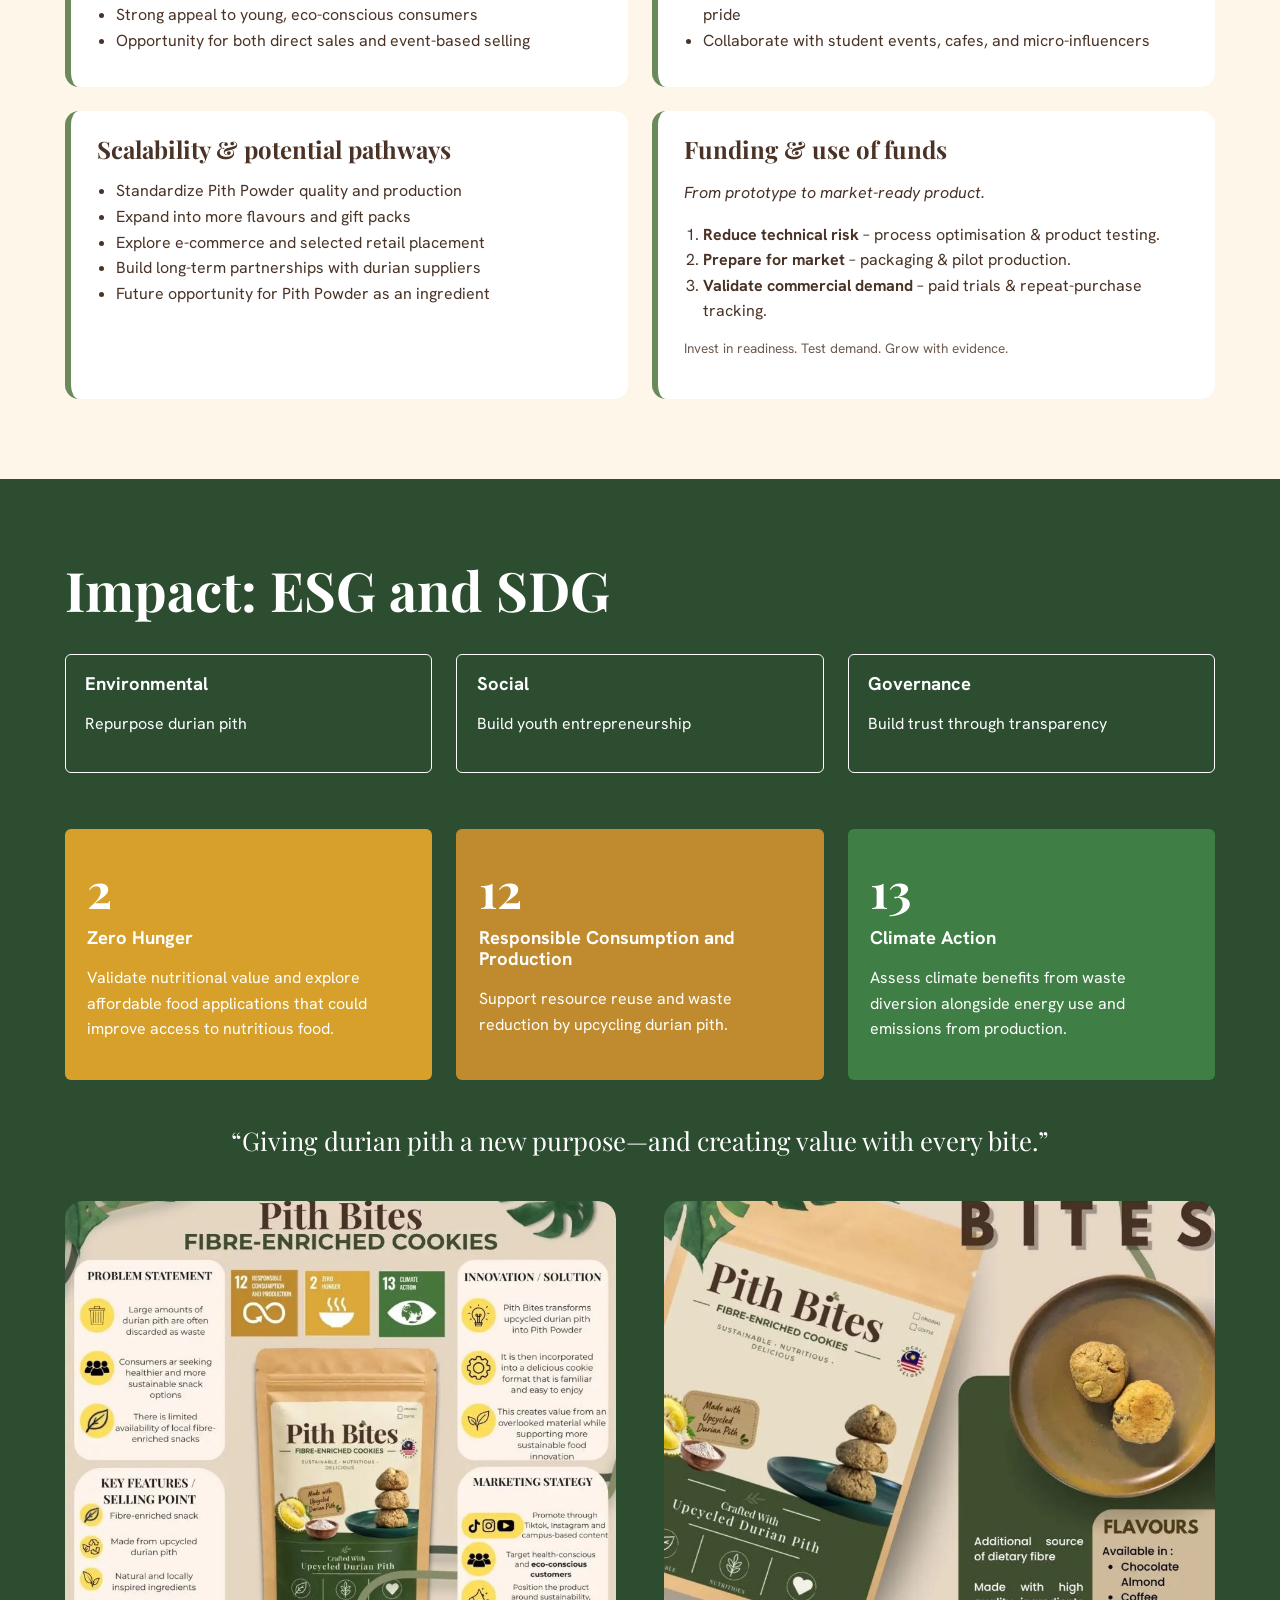
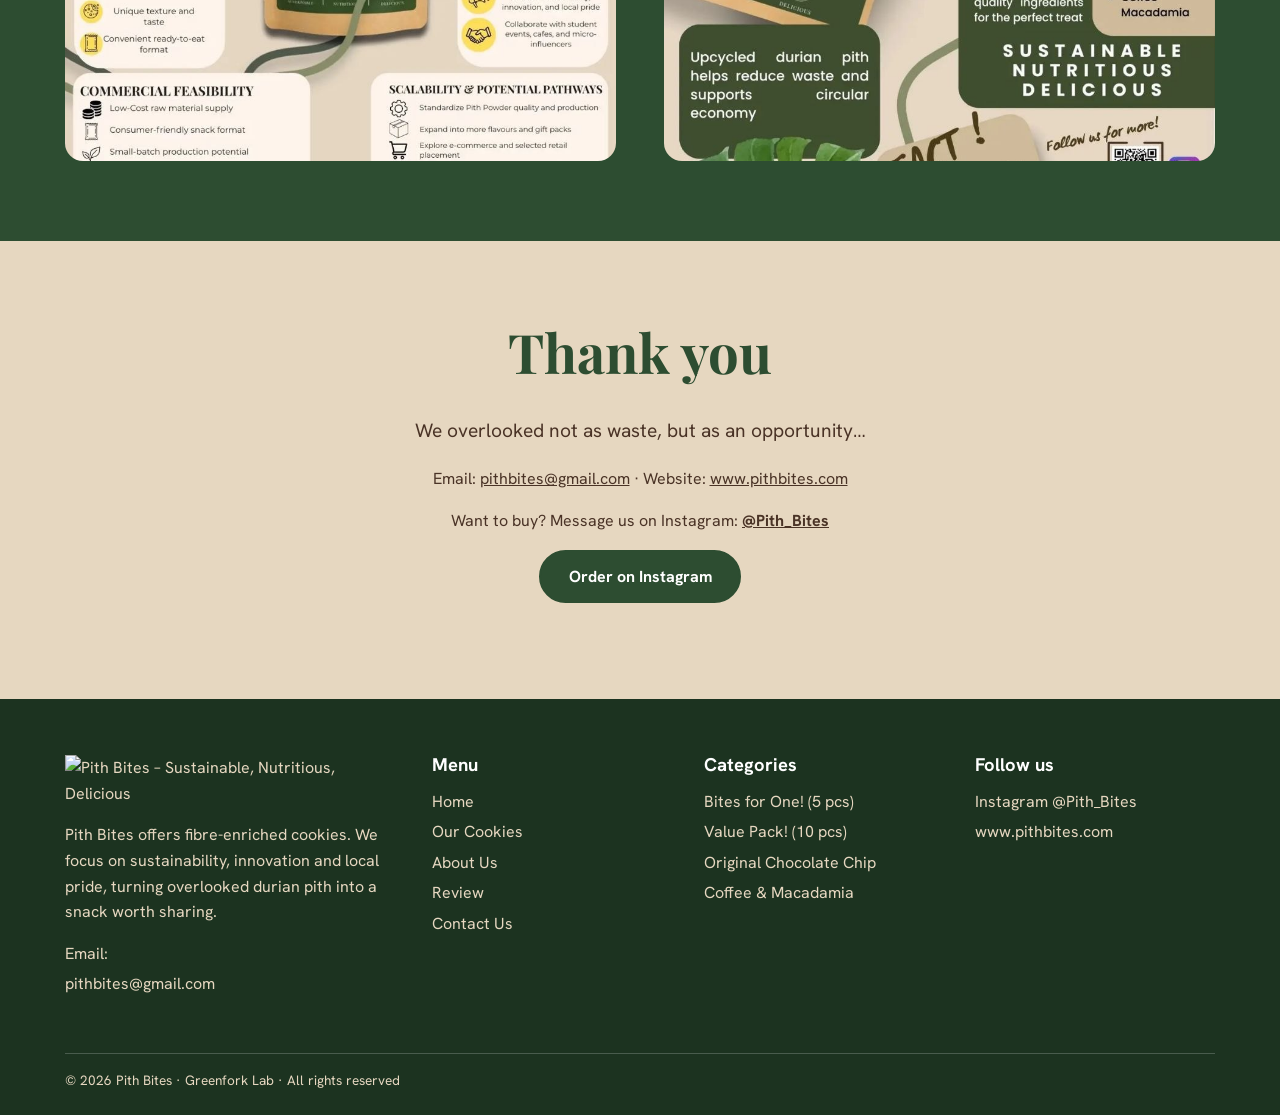
==== commit 8aace0b0: "Update footer with logo and content changes" ====
--- a/index.html
+++ b/index.html
@@ -7,13 +7,14 @@
 <meta name="description" content="Sustainable, nutritious, delicious fibre-enriched cookies made with upcycled durian pith. Locally developed in Malaysia.">
 <link rel="preconnect" href="https://fonts.googleapis.com">
 <link href="https://fonts.googleapis.com/css2?family=Playfair+Display:wght@500;700;800&family=Hanken+Grotesk:wght@400;500;700&display=swap" rel="stylesheet">
+<link rel="icon" type="image/png" href="images/favicon.png">
 <link rel="stylesheet" href="style.css">
 </head>
 <body>
 
 <div class="topbar">Order on Instagram <a href="https://www.instagram.com/pith_bites" target="_blank" rel="noopener">@Pith_Bites</a> · Locally developed in Malaysia</div>
 <header class="nav">
-  <a href="#top" class="brand"><span class="mono">PB</span>Pith Bites</a>
+  <a href="#top" class="brand"><img src="images/logo-small.png" alt="Pith Bites logo" class="logo"></a>
   <nav id="menu">
     <a href="#top">HOME</a><a href="#shop">OUR COOKIES</a><a href="#about">ABOUT US</a>
     <a href="#proof">REVIEW</a><a href="#market">MARKET</a><a href="#impact">IMPACT</a><a href="#contact">CONTACT US</a>
@@ -234,7 +235,7 @@
 
 <footer>
   <div class="fcols">
-    <div><h4>Pith Bites</h4><p>Pith Bites offers fibre-enriched cookies. We focus on sustainability, innovation and local pride, turning overlooked durian pith into a snack worth sharing.</p><p>Email: <a href="mailto:pithbites@gmail.com">pithbites@gmail.com</a></p></div>
+    <div><img src="images/logo.png" alt="Pith Bites – Sustainable, Nutritious, Delicious" class="flogo"><p>Pith Bites offers fibre-enriched cookies. We focus on sustainability, innovation and local pride, turning overlooked durian pith into a snack worth sharing.</p><p>Email: <a href="mailto:pithbites@gmail.com">pithbites@gmail.com</a></p></div>
     <div><h4>Menu</h4><a href="#top">Home</a><a href="#shop">Our Cookies</a><a href="#about">About Us</a><a href="#proof">Review</a><a href="#contact">Contact Us</a></div>
     <div><h4>Categories</h4><a href="#shop">Bites for One! (5 pcs)</a><a href="#shop">Value Pack! (10 pcs)</a><a href="#shop">Original Chocolate Chip</a><a href="#shop">Coffee &amp; Macadamia</a></div>
     <div><h4>Follow us</h4><a href="https://www.instagram.com/pith_bites" target="_blank" rel="noopener">Instagram @Pith_Bites</a><a href="https://www.pithbites.com">www.pithbites.com</a></div>
--- a/style.css
+++ b/style.css
@@ -110,3 +110,63 @@
   .hero-img{border-radius:160px 160px 0 0}
 }
 @media(prefers-reduced-motion:reduce){*{transition:none!important;scroll-behavior:auto!important}}
+
+/* ===== Store layout (Bakeo House style, Pith Bites colours) ===== */
+.topbar{background:var(--deep);color:var(--sand);text-align:center;font-size:.88rem;padding:.45rem 5vw}
+.topbar a{color:#fff;font-weight:700}
+.nav{justify-content:space-between;padding:.8rem 5vw;background:var(--cream)}
+.brand{display:flex;align-items:center;gap:.6rem}
+.mono{display:inline-grid;place-items:center;width:38px;height:38px;border-radius:50%;background:var(--forest);color:var(--cream);font-size:.85rem;font-weight:800}
+.nav nav{margin:0 auto;gap:1.6rem;font-size:.88rem;letter-spacing:.06em;font-weight:500}
+.nav nav a{padding:.2rem 0;border-bottom:2px solid transparent}
+.nav nav a:hover{border-color:var(--gold);color:var(--bark)}
+
+.hero{display:grid;grid-template-columns:1fr 1fr;gap:2rem;align-items:end;background:var(--forest);color:var(--cream);padding:4rem 5vw 0;min-height:70vh}
+.hero h1{color:var(--cream);font-size:clamp(3.5rem,9vw,7rem);margin:0 0 .3em}
+.hero .kicker{color:var(--sand)}
+.hero-text{align-self:center;padding-bottom:3rem}
+.hero-img{background:var(--sand);border-radius:260px 260px 0 0;padding:2.5rem 2rem 0}
+.btn.light{background:var(--cream);color:var(--forest);border-color:var(--cream)}
+.btn.light:hover{background:var(--sand)}
+
+.strip{display:grid;grid-template-columns:repeat(3,1fr);gap:2rem;padding:3.5rem 5vw;text-align:center;max-width:1150px;margin:0 auto}
+.strip h4{font-family:'Playfair Display',serif;font-size:1.3rem;color:var(--forest)}
+.announce{background:var(--sand);text-align:center;padding:2.5rem 5vw}
+.announce h3{margin-bottom:.5rem}
+.announce p{max-width:70ch;margin:.4rem auto}
+
+.shop{background:var(--cream)}
+.tabs{display:flex;justify-content:center;flex-wrap:wrap;gap:.6rem;margin:1rem auto 2.2rem;align-items:center}
+.tab{background:none;border:0;font:inherit;cursor:pointer;color:var(--bark);padding:.3rem .4rem;border-bottom:2px solid transparent}
+.tab.on{border-color:var(--forest);font-weight:700;color:var(--forest)}
+.products{grid-template-columns:repeat(4,1fr);max-width:1150px;margin-inline:auto;gap:1.5rem;justify-content:stretch}
+.products [hidden]{display:none}
+.product{background:#fff;border:1px solid #e6d7c0;border-radius:6px;padding:0 0 1.2rem;overflow:hidden;text-align:center;display:flex;flex-direction:column;align-items:center;transition:box-shadow .2s}
+.product:hover{box-shadow:0 8px 24px rgba(45,77,49,.15)}
+.product.best{border-color:var(--gold)}
+.thumb{width:100%;aspect-ratio:1;background:var(--sand);display:grid;place-items:center;margin-bottom:1rem}
+.thumb img{height:92%;width:auto;max-width:92%;object-fit:contain;mix-blend-mode:multiply}
+.product h4{margin:0 .8rem .2rem;font-size:1.05rem}
+.product .size{font-size:.88rem;padding:0 .8rem}
+.product .price{font-size:1.35rem;margin:.3rem 0}
+.product .btn{padding:.55rem 1.4rem;margin-top:auto}
+.badge{z-index:1;top:10px;right:10px}
+
+.exp{background:var(--sand)}
+.gallery{display:grid;grid-template-columns:repeat(4,1fr);gap:1rem;margin-top:2rem;max-width:1150px}
+.gallery img{width:100%;aspect-ratio:3/4;object-fit:cover;border-radius:6px}
+
+footer{background:var(--deep);color:var(--sand);padding:3.5rem 5vw 1.5rem;text-align:left}
+.fcols{display:grid;grid-template-columns:1.4fr 1fr 1fr 1fr;gap:2rem;max-width:1150px;margin:0 auto}
+.fcols h4{color:#fff;margin-bottom:.8rem}
+.fcols a{display:block;color:var(--sand);text-decoration:none;margin:.3rem 0}
+.fcols a:hover{color:#fff}
+.copy{max-width:1150px;margin:2.5rem auto 0;padding-top:1rem;border-top:1px solid rgba(255,255,255,.2);font-size:.85rem}
+
+@media(max-width:1000px){.products{grid-template-columns:repeat(2,1fr)}.gallery{grid-template-columns:repeat(2,1fr)}.fcols{grid-template-columns:1fr 1fr}}
+@media(max-width:860px){
+  .nav nav{margin:0}
+  .hero,.strip{grid-template-columns:1fr}
+  .hero-img{border-radius:160px 160px 0 0}
+}
+@media(max-width:520px){.products,.fcols{grid-template-columns:1fr}}
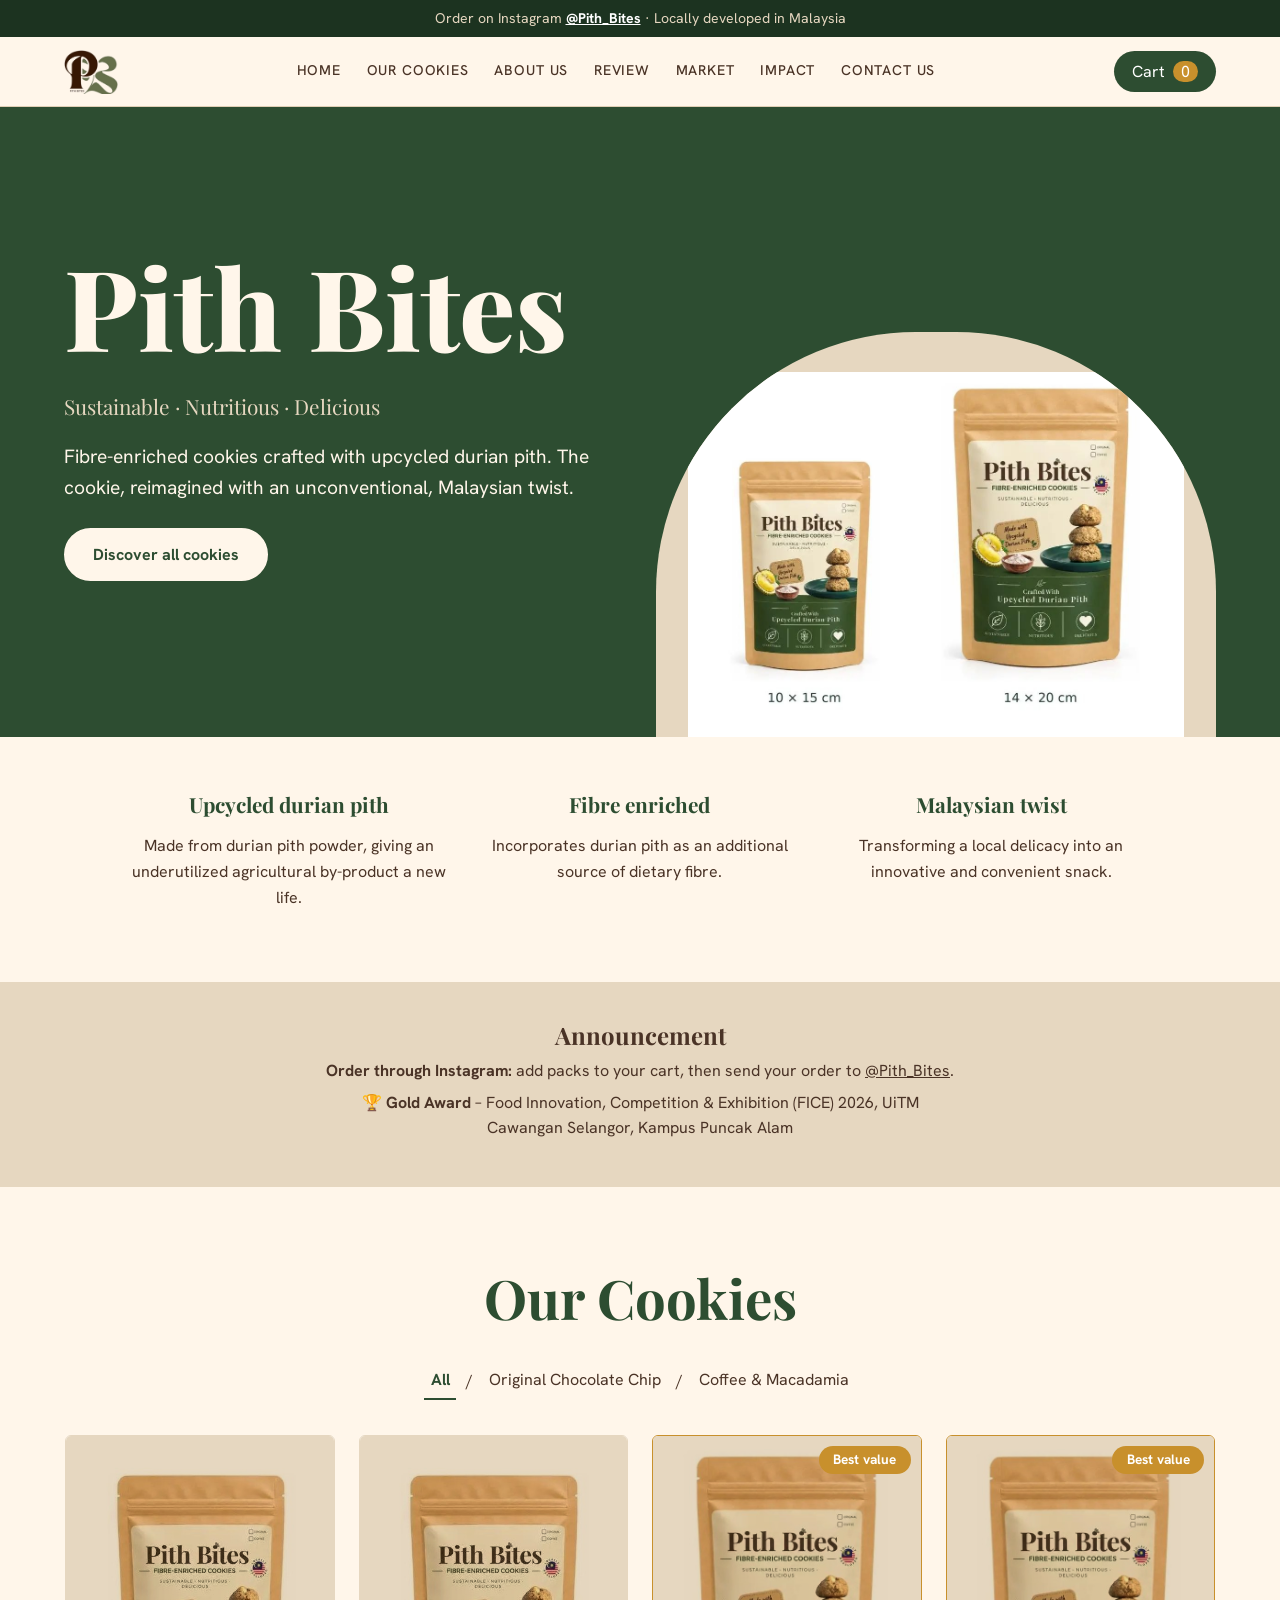
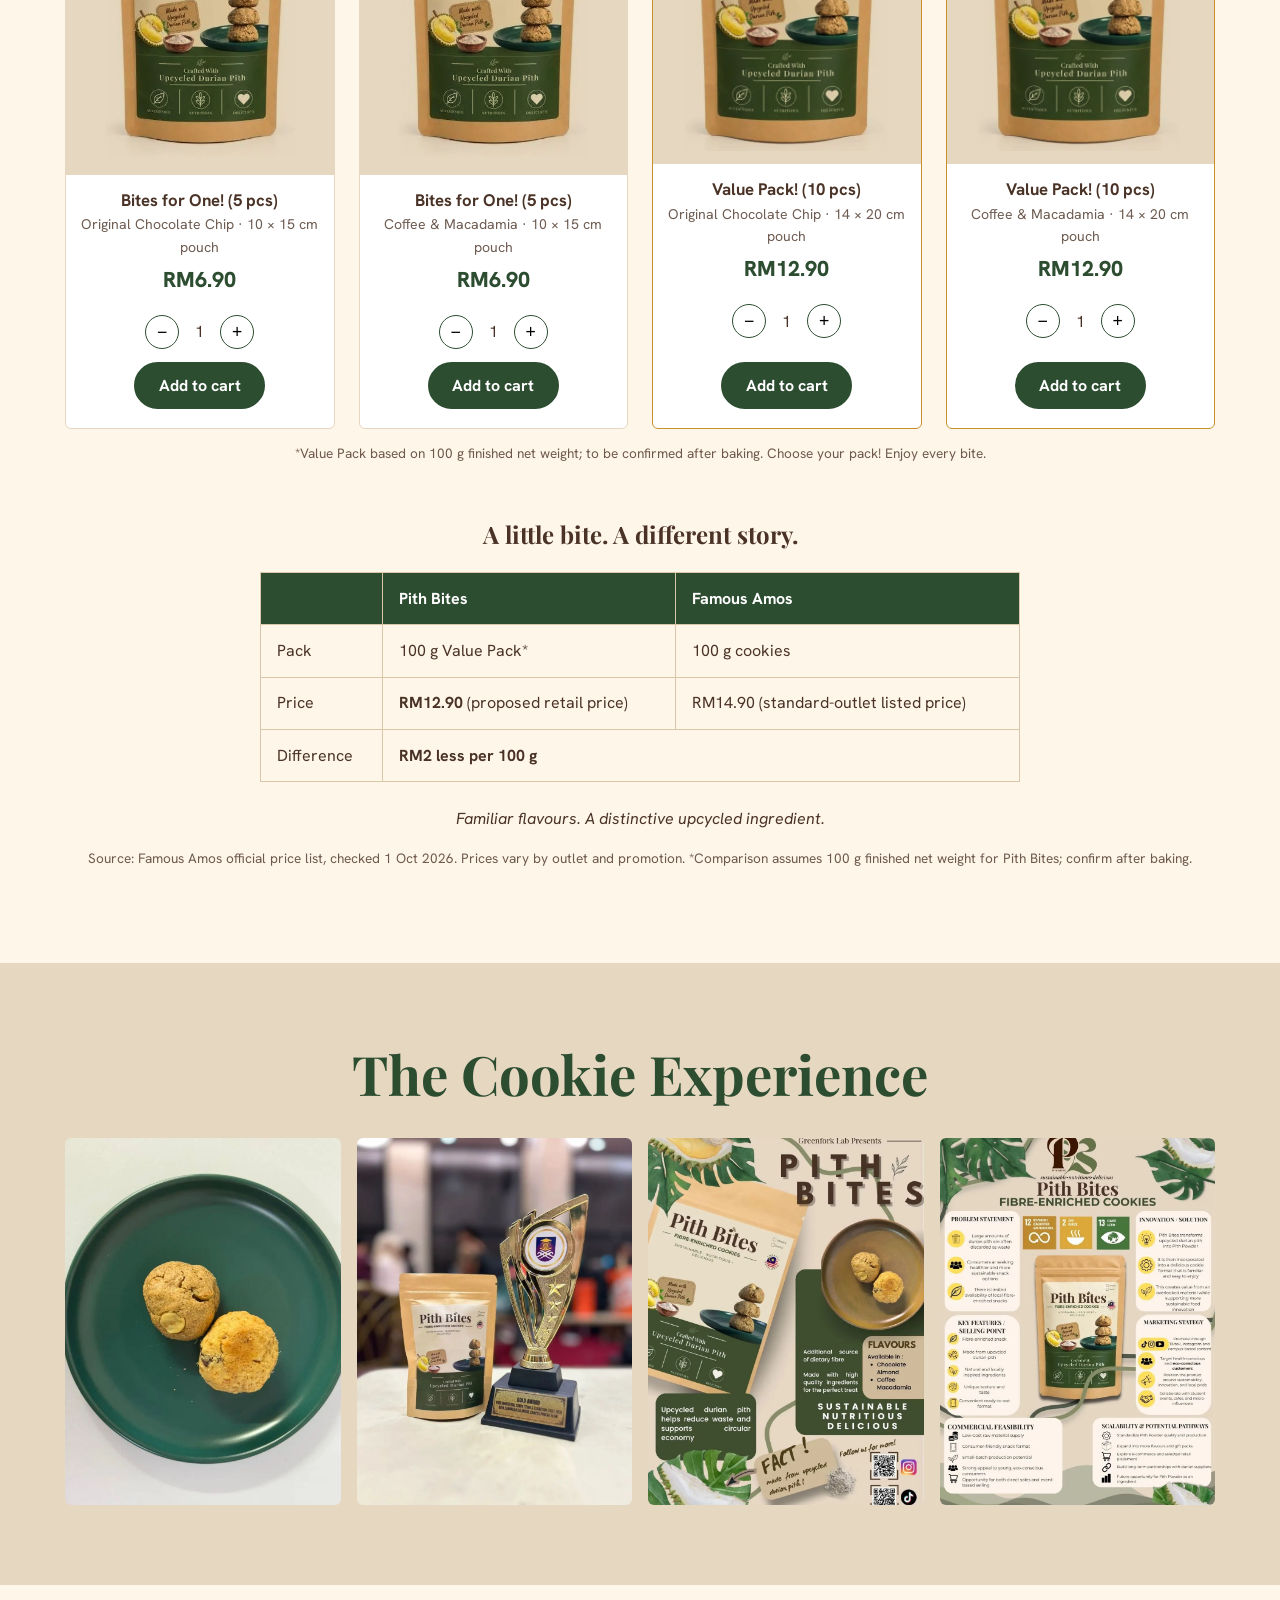
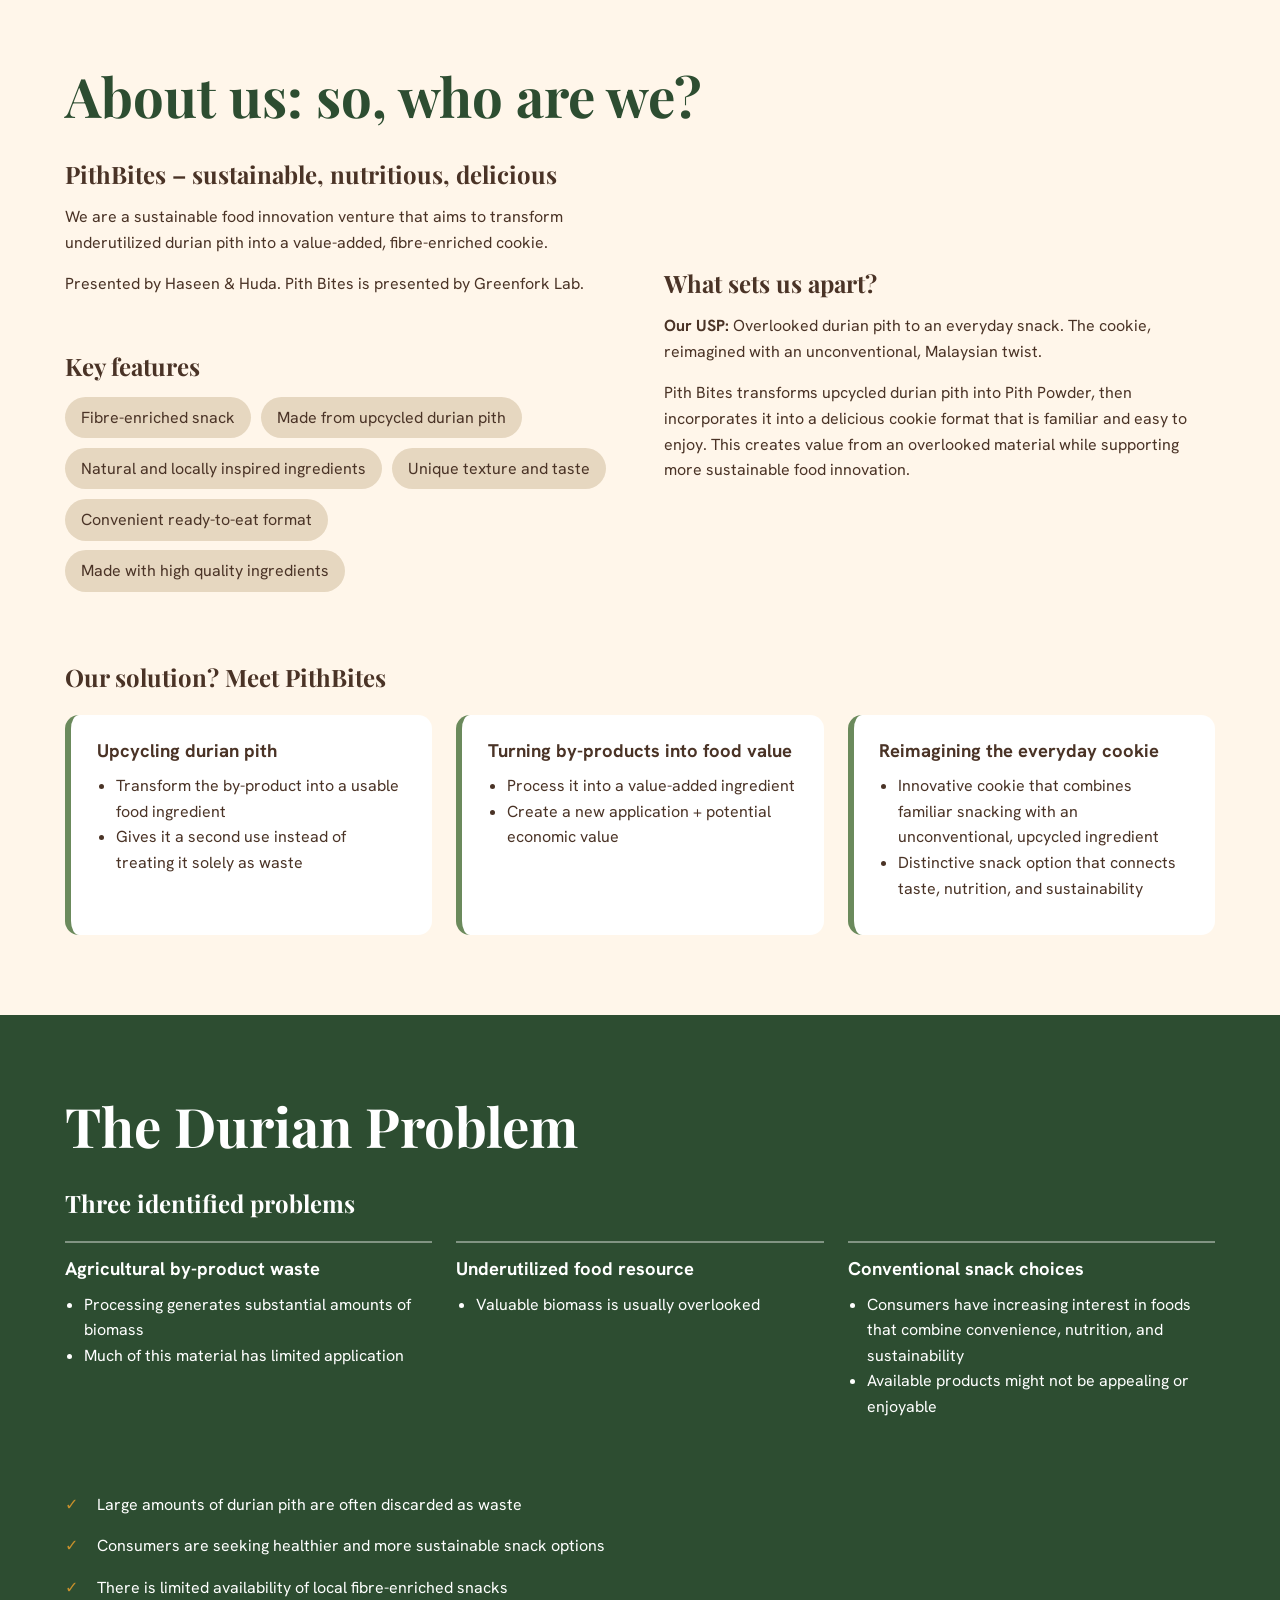
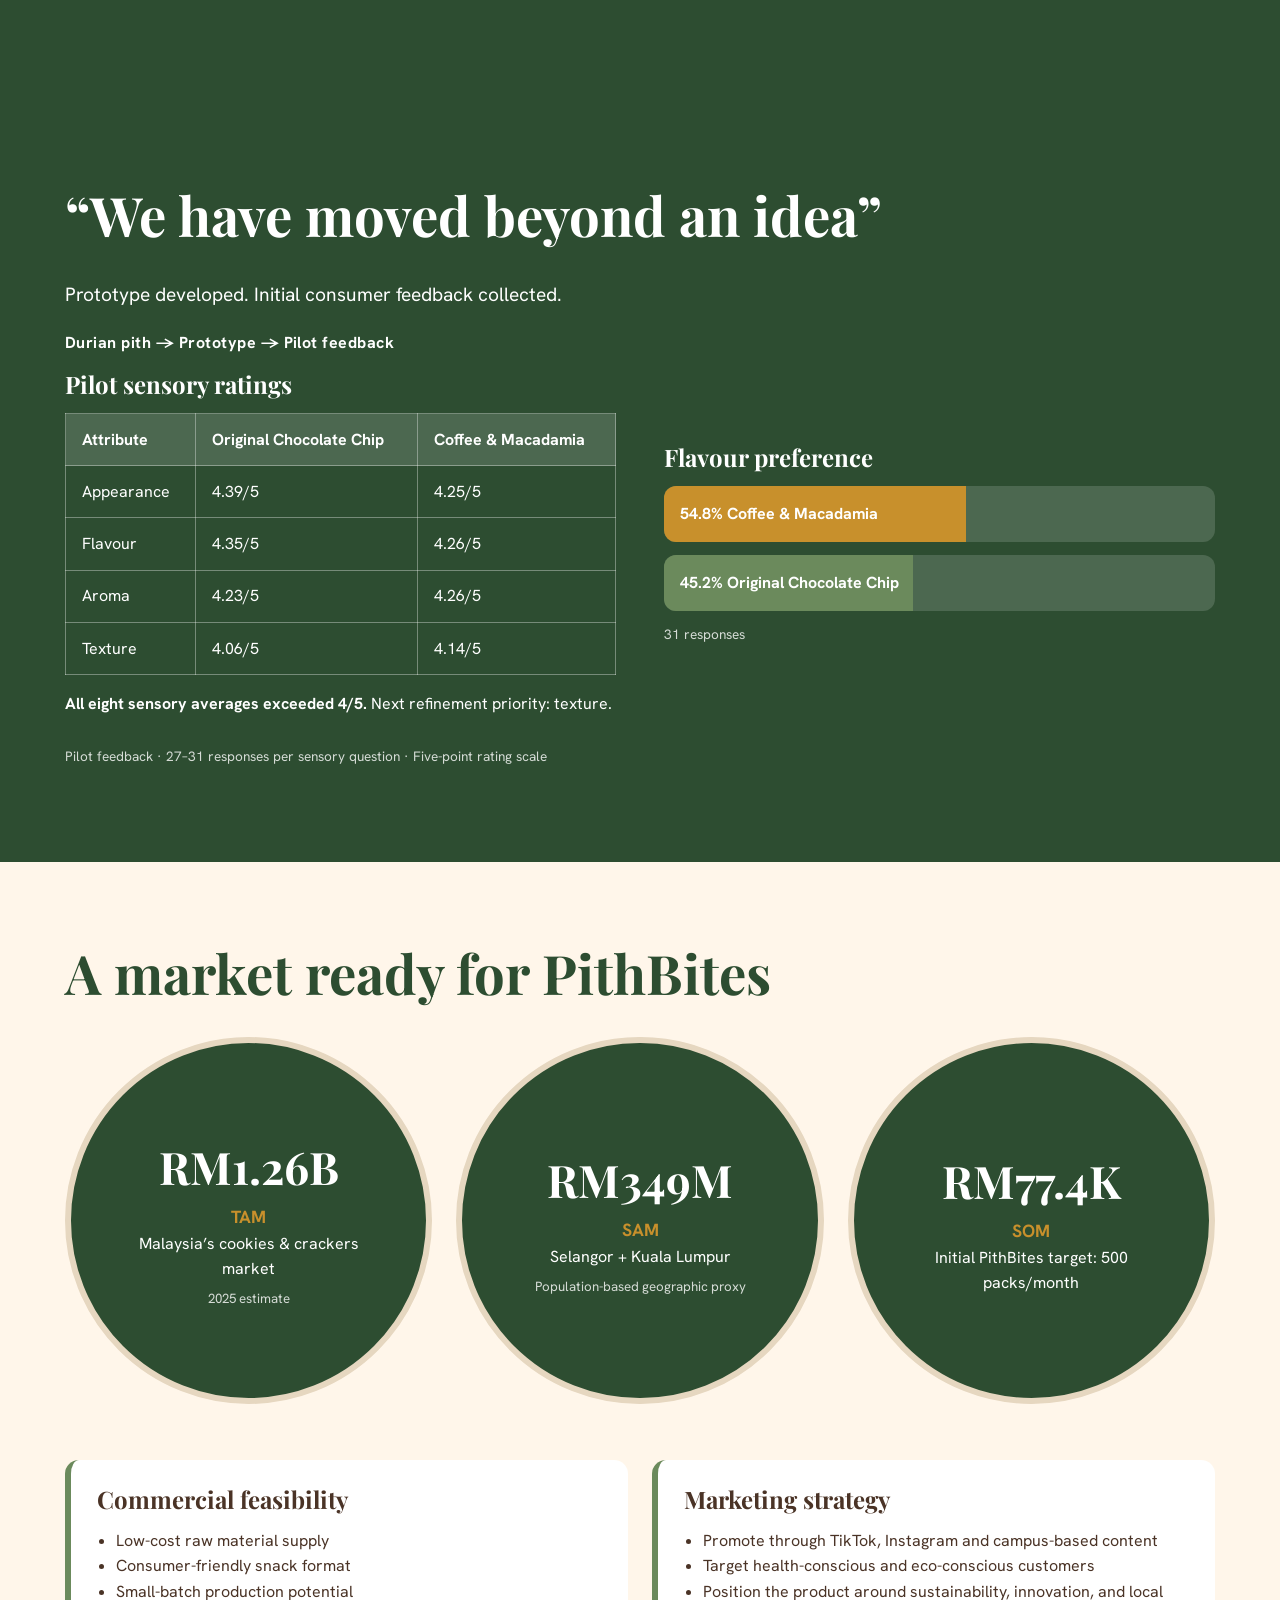
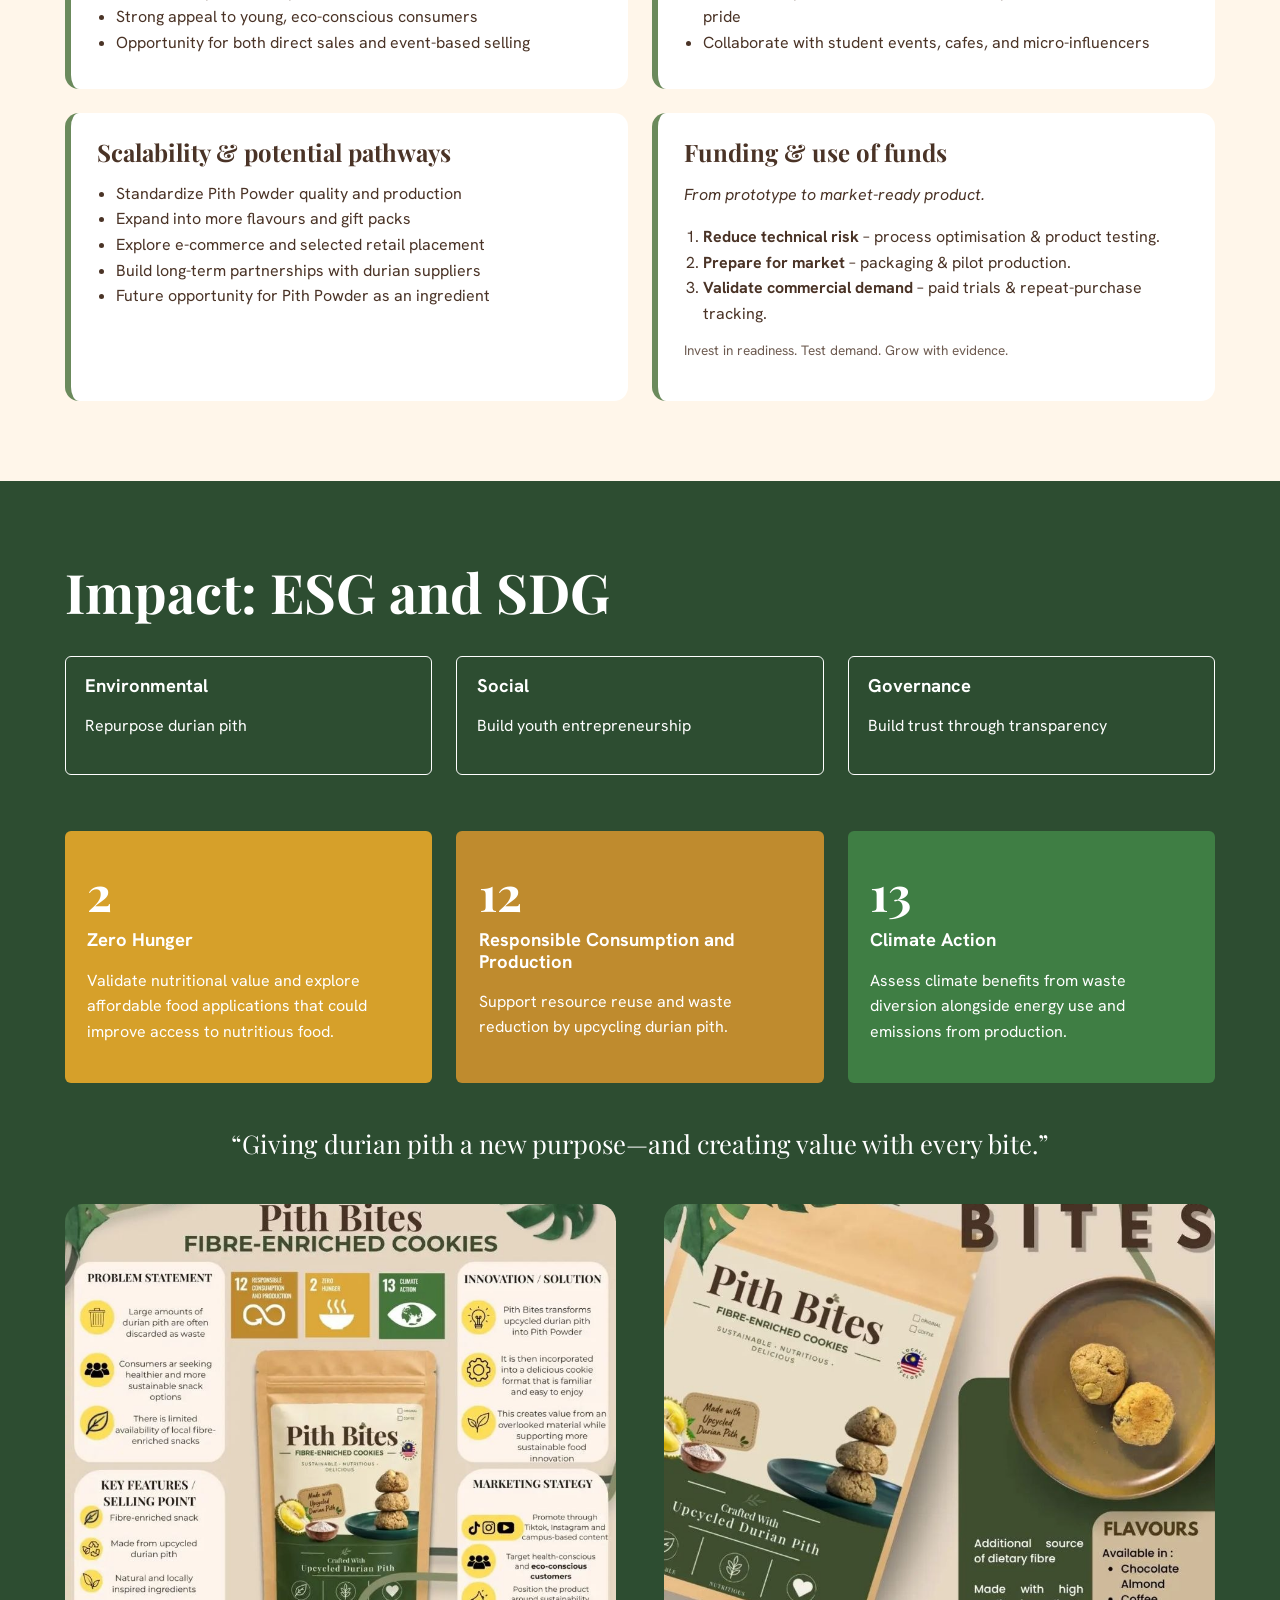
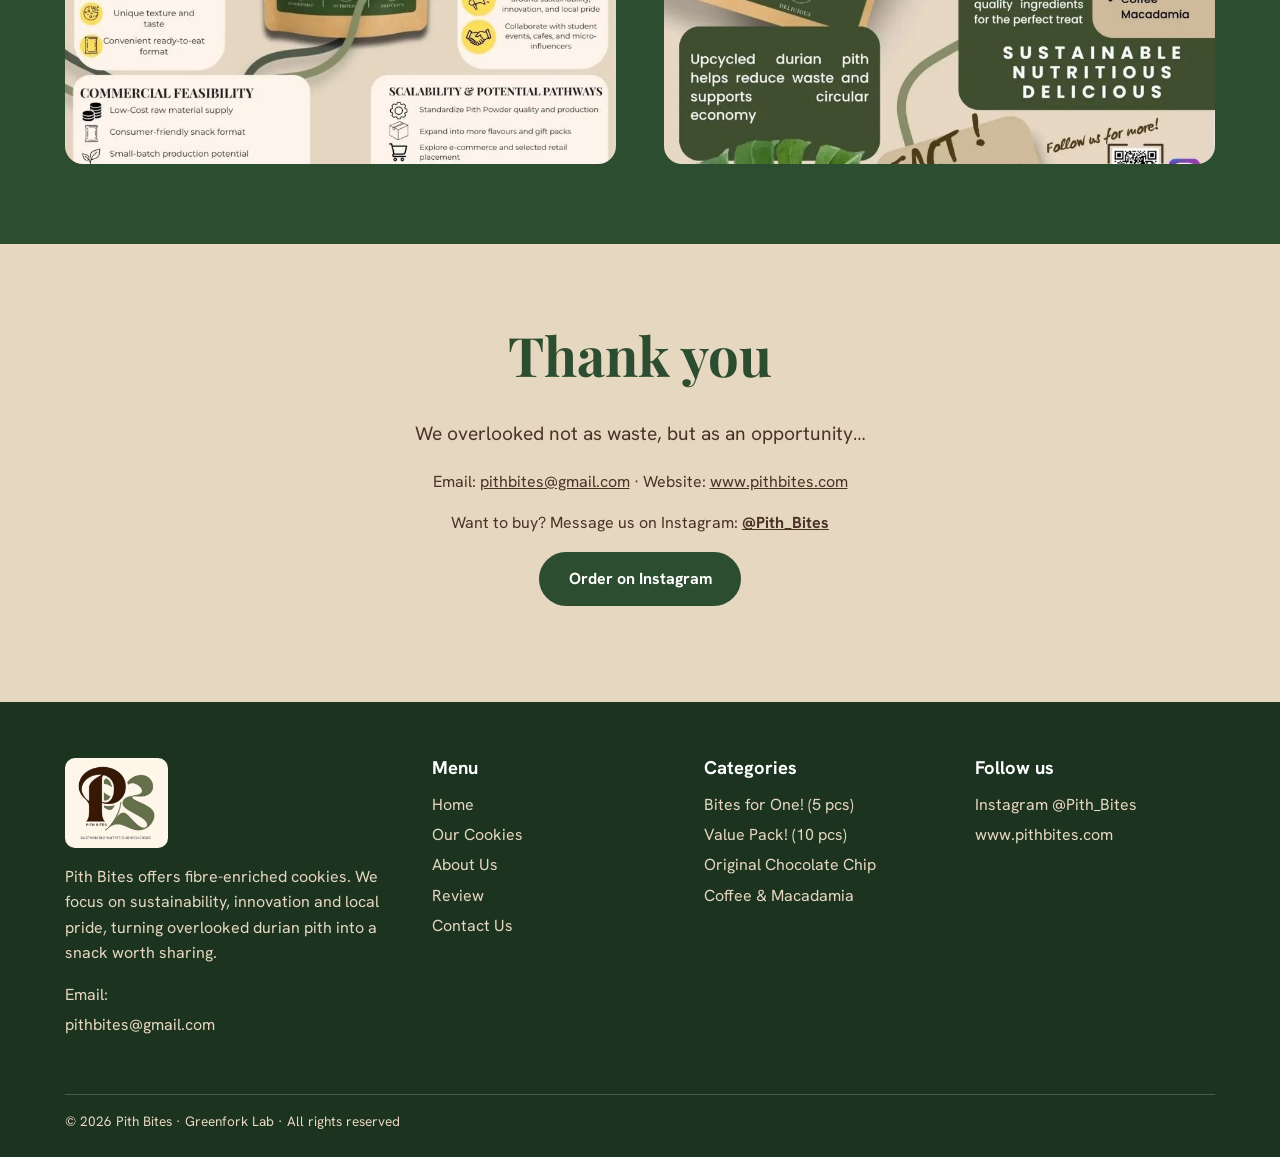
==== commit 68ebd2d5: "Update index.html" ====
--- a/index.html
+++ b/index.html
@@ -14,7 +14,7 @@
 
 <div class="topbar">Order on Instagram <a href="https://www.instagram.com/pith_bites" target="_blank" rel="noopener">@Pith_Bites</a> · Locally developed in Malaysia</div>
 <header class="nav">
-  <a href="#top" class="brand"><img src="images/logo-small.png" alt="Pith Bites logo" class="logo"></a>
+  <a href="#top" class="brand"><img src="images/logo-small.png" alt="Pith Bites logo" class="logo" height="44" style="height:44px;width:auto"></a>
   <nav id="menu">
     <a href="#top">HOME</a><a href="#shop">OUR COOKIES</a><a href="#about">ABOUT US</a>
     <a href="#proof">REVIEW</a><a href="#market">MARKET</a><a href="#impact">IMPACT</a><a href="#contact">CONTACT US</a>
@@ -235,7 +235,7 @@
 
 <footer>
   <div class="fcols">
-    <div><img src="images/logo.png" alt="Pith Bites – Sustainable, Nutritious, Delicious" class="flogo"><p>Pith Bites offers fibre-enriched cookies. We focus on sustainability, innovation and local pride, turning overlooked durian pith into a snack worth sharing.</p><p>Email: <a href="mailto:pithbites@gmail.com">pithbites@gmail.com</a></p></div>
+    <div><img src="images/logo.png" alt="Pith Bites – Sustainable, Nutritious, Delicious" class="flogo" height="90" style="height:90px;width:auto"><p>Pith Bites offers fibre-enriched cookies. We focus on sustainability, innovation and local pride, turning overlooked durian pith into a snack worth sharing.</p><p>Email: <a href="mailto:pithbites@gmail.com">pithbites@gmail.com</a></p></div>
     <div><h4>Menu</h4><a href="#top">Home</a><a href="#shop">Our Cookies</a><a href="#about">About Us</a><a href="#proof">Review</a><a href="#contact">Contact Us</a></div>
     <div><h4>Categories</h4><a href="#shop">Bites for One! (5 pcs)</a><a href="#shop">Value Pack! (10 pcs)</a><a href="#shop">Original Chocolate Chip</a><a href="#shop">Coffee &amp; Macadamia</a></div>
     <div><h4>Follow us</h4><a href="https://www.instagram.com/pith_bites" target="_blank" rel="noopener">Instagram @Pith_Bites</a><a href="https://www.pithbites.com">www.pithbites.com</a></div>
--- a/style.css
+++ b/style.css
@@ -170,3 +170,7 @@
   .hero-img{border-radius:160px 160px 0 0}
 }
 @media(max-width:520px){.products,.fcols{grid-template-columns:1fr}}
+
+/* logo */
+.brand .logo{height:52px;width:auto}
+.flogo{height:110px;width:auto;background:var(--cream);border-radius:10px;padding:.5rem .8rem;margin-bottom:1rem}
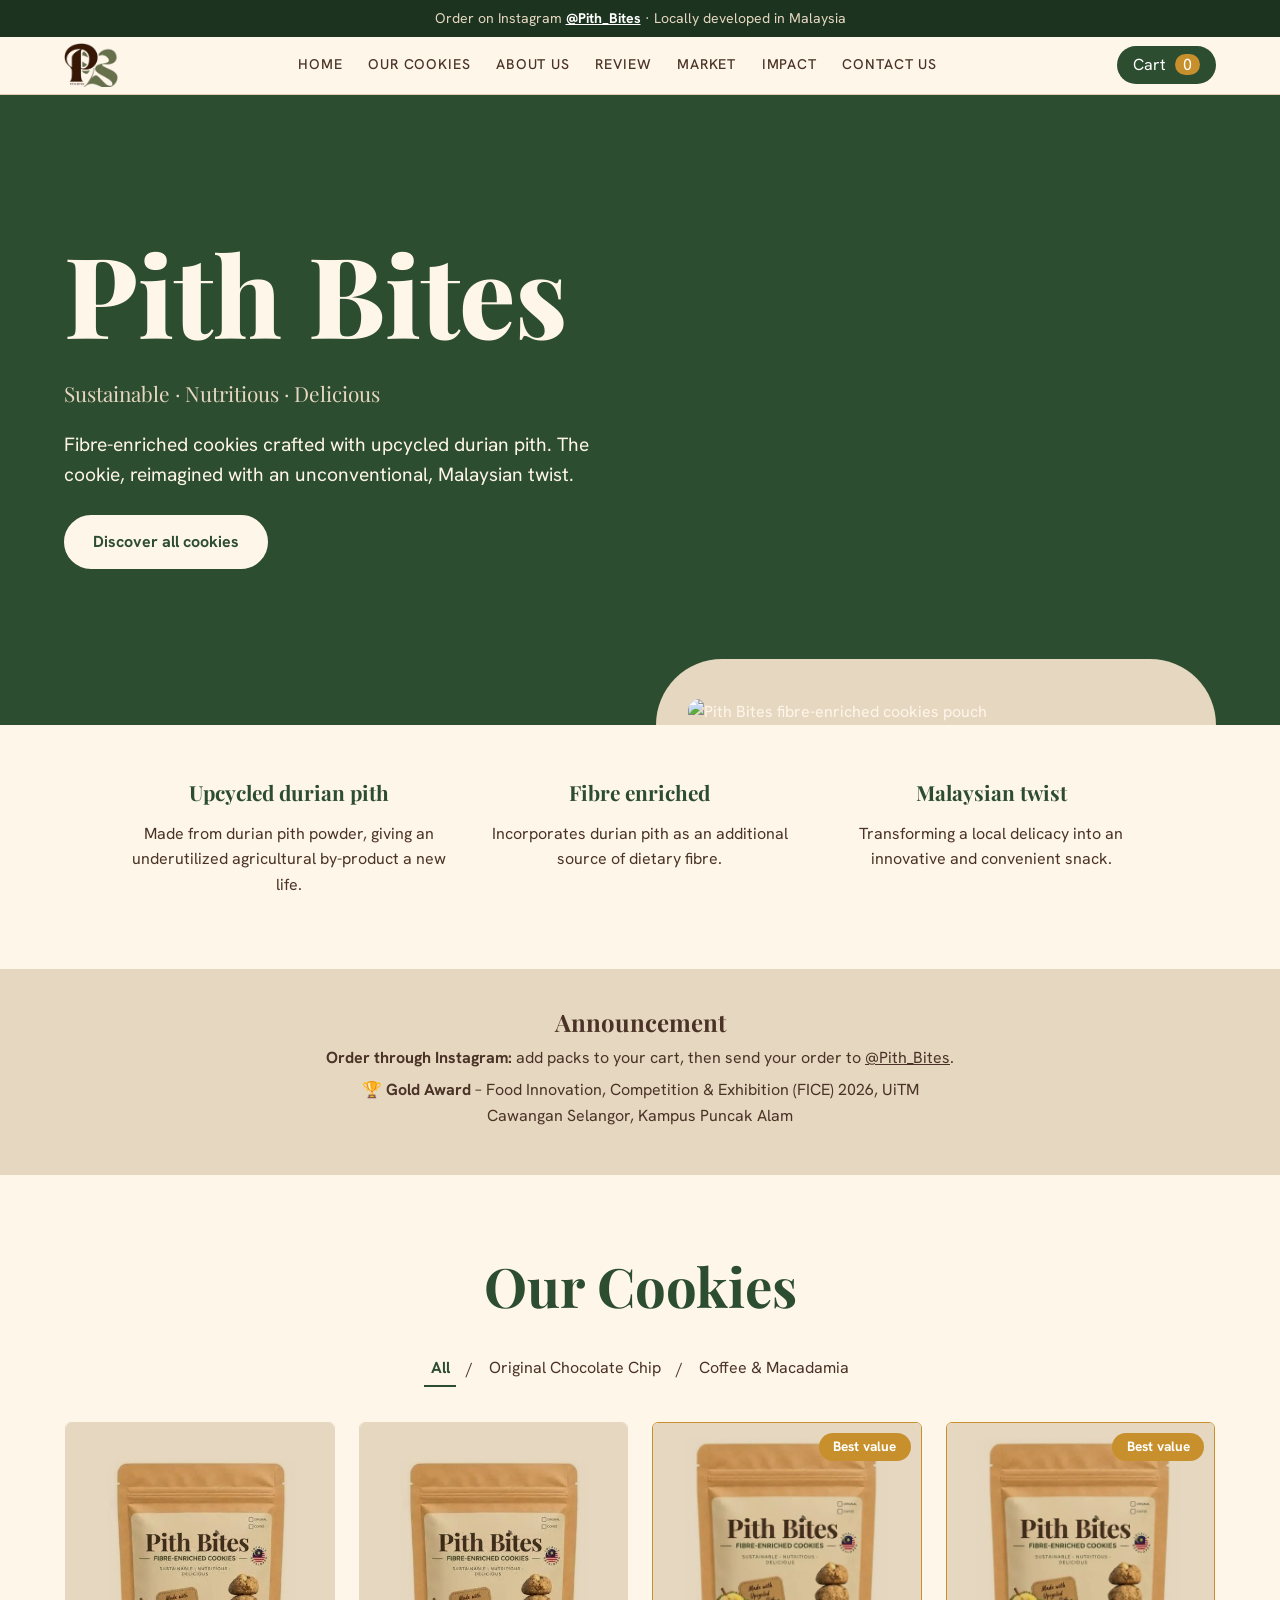
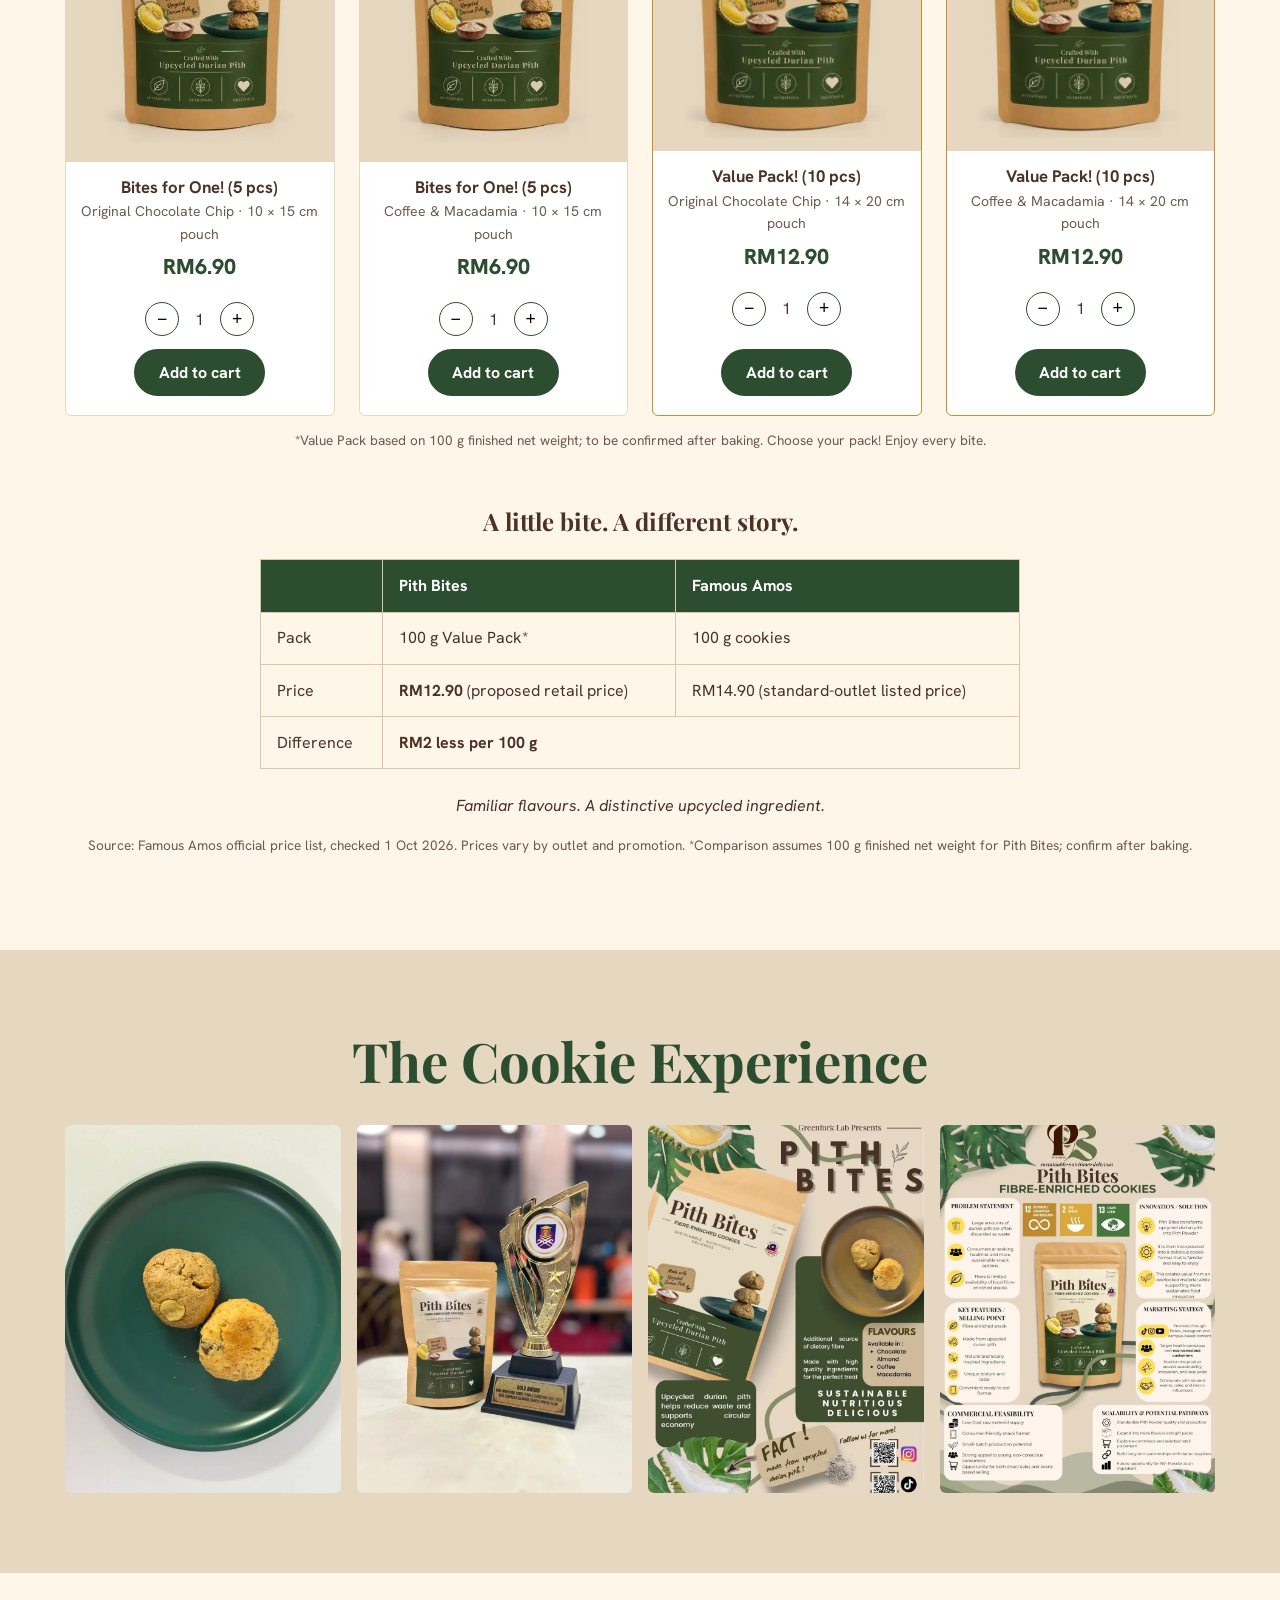
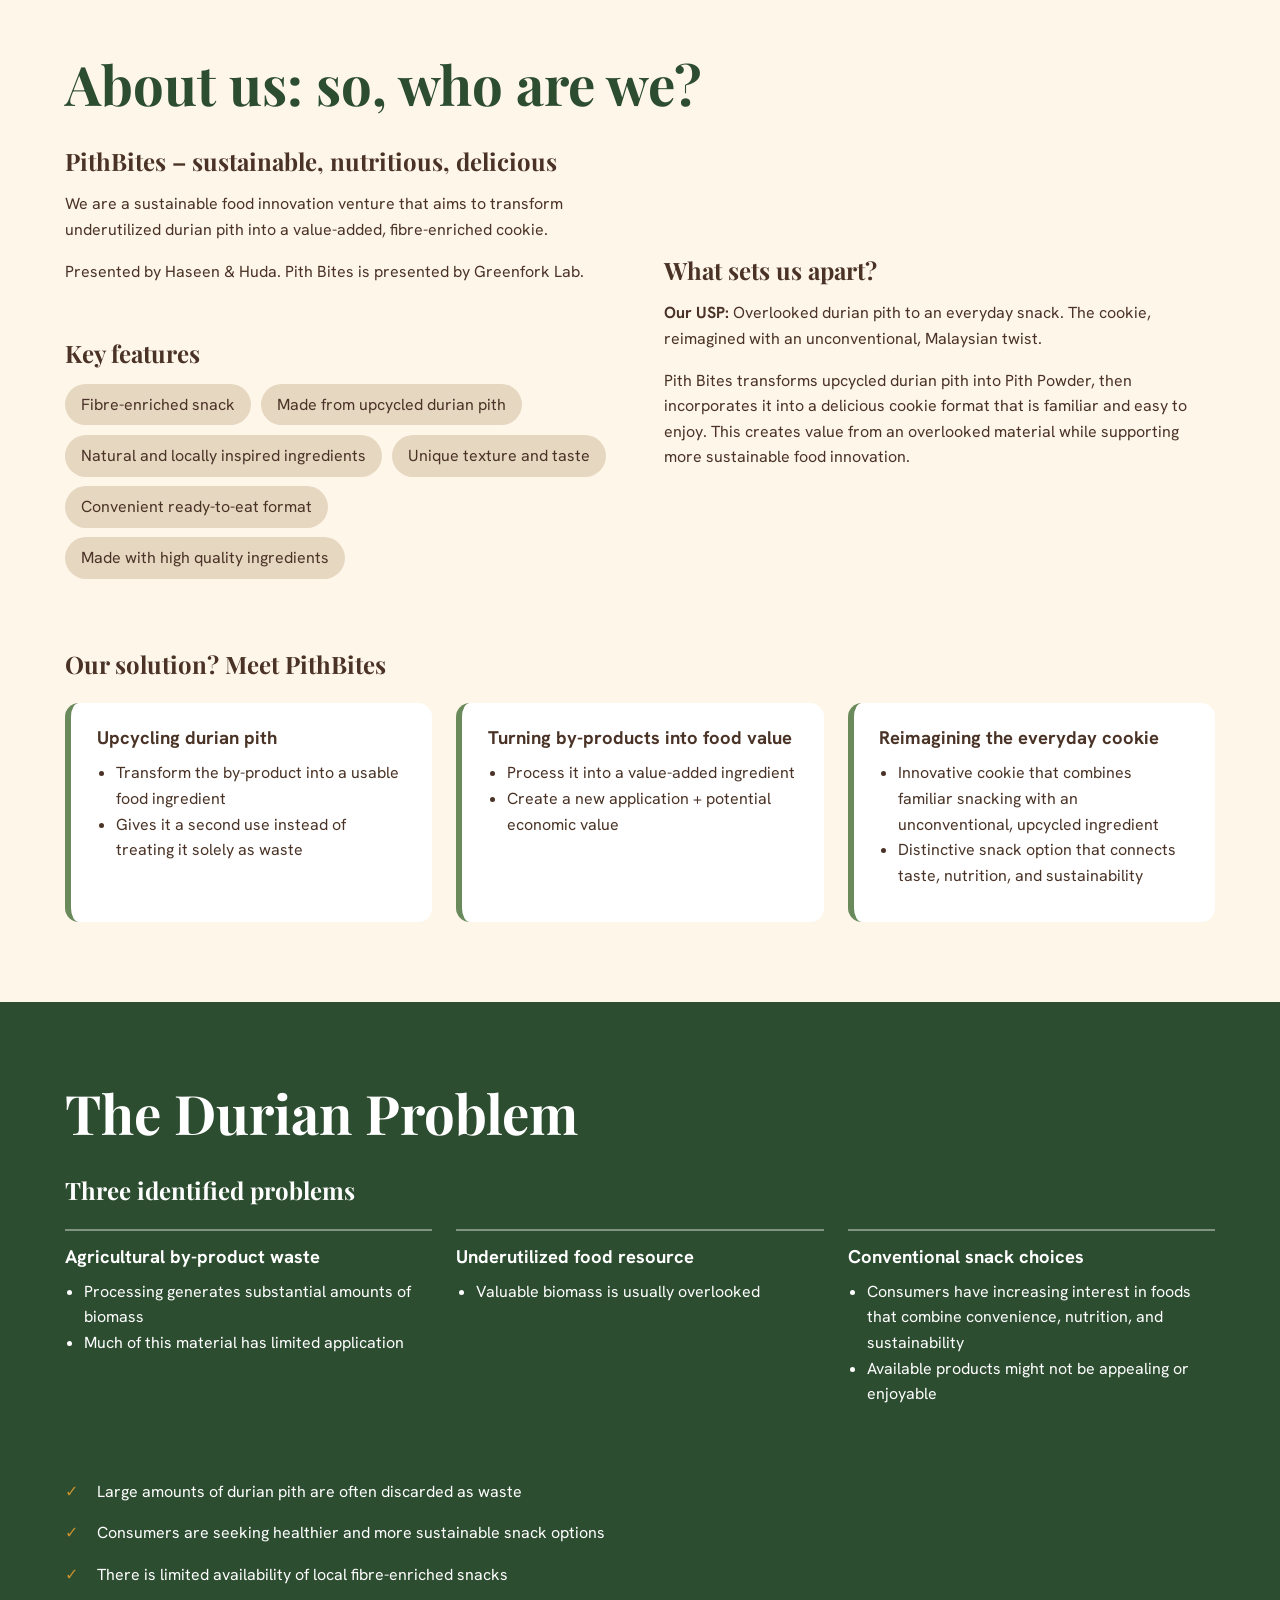
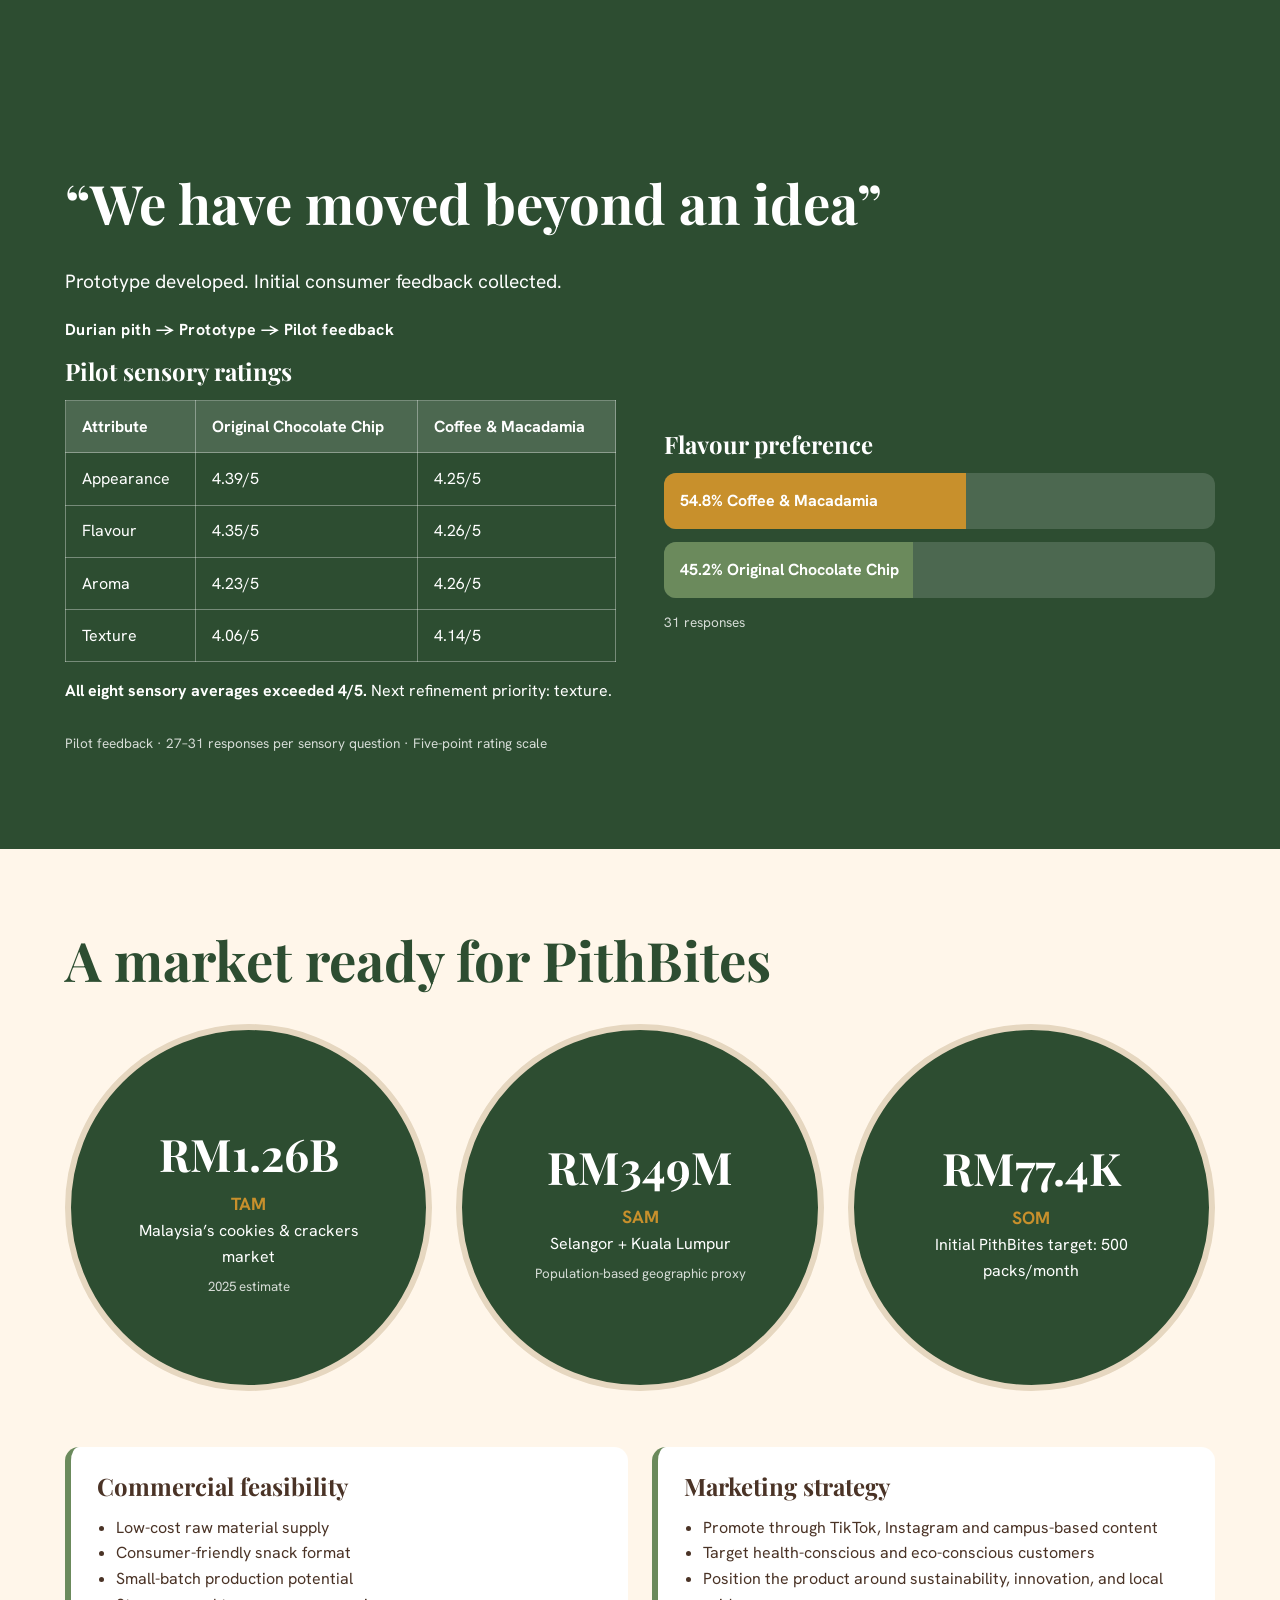
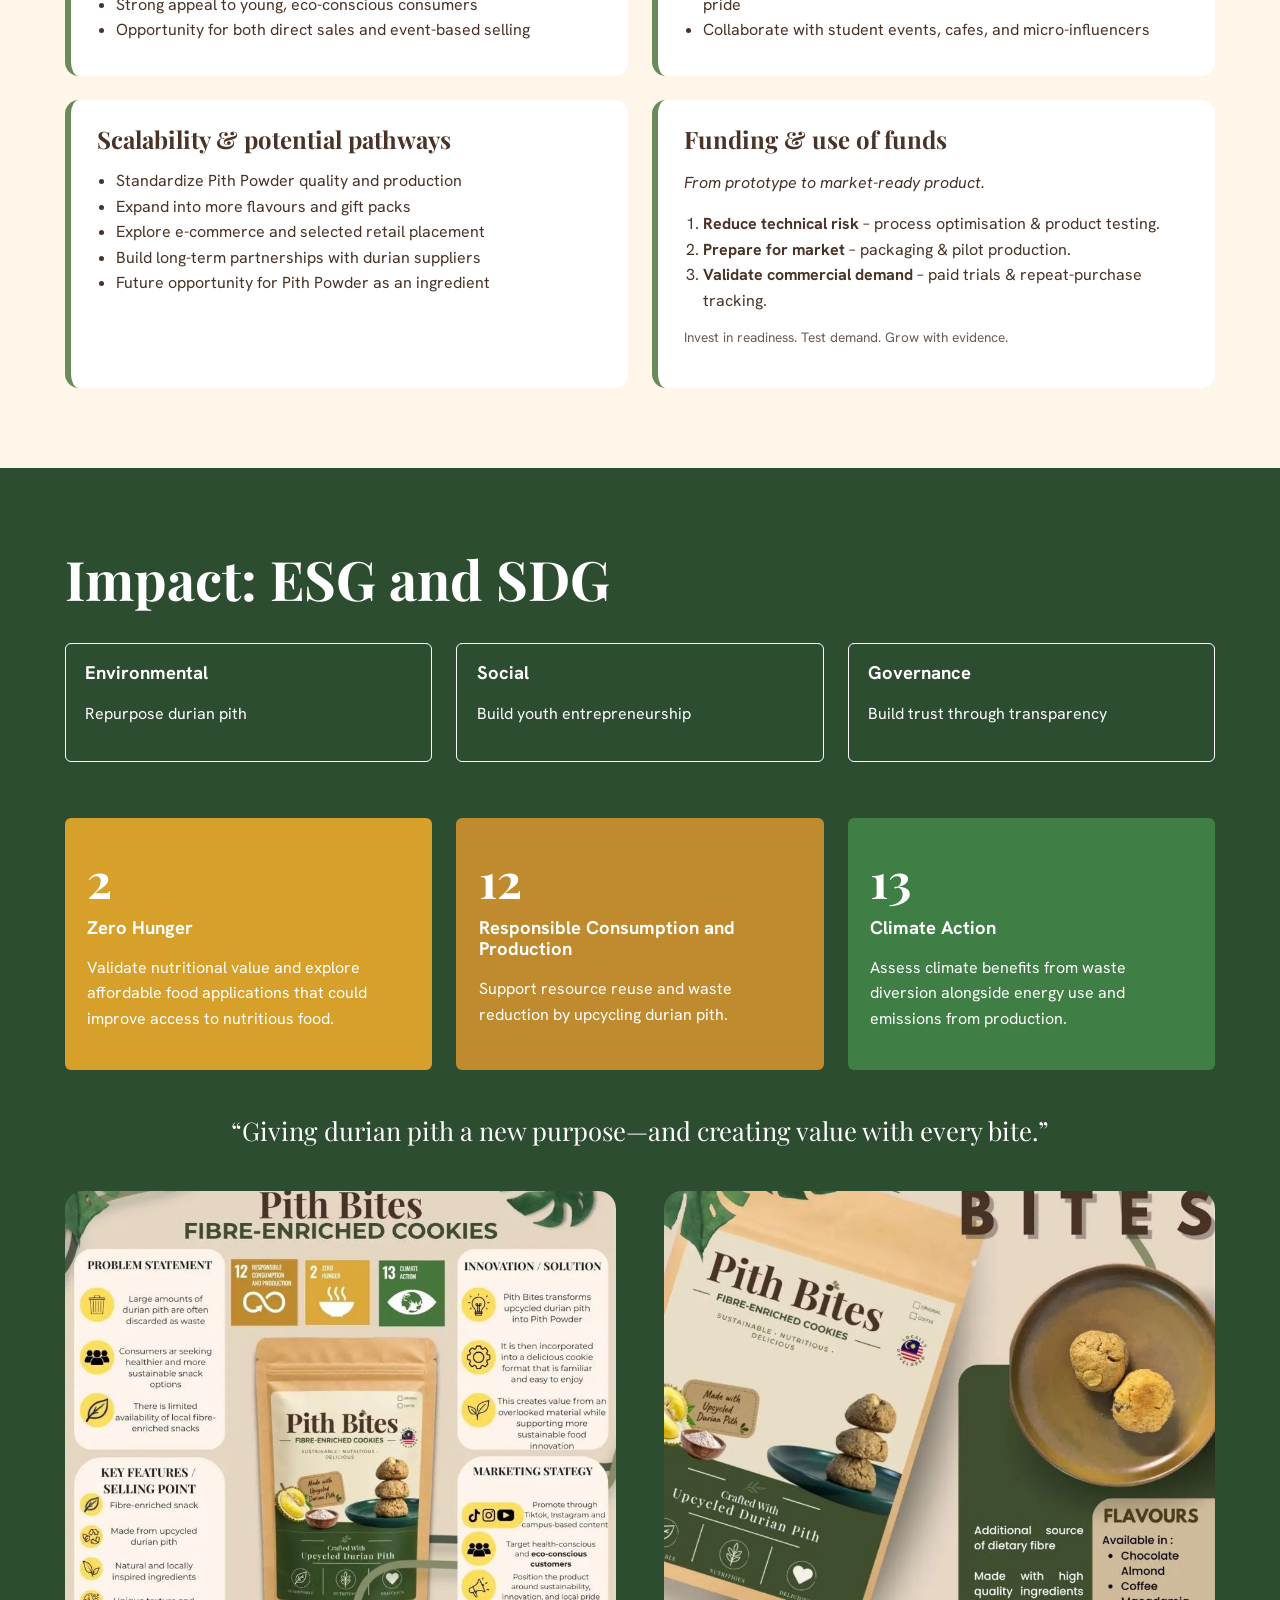
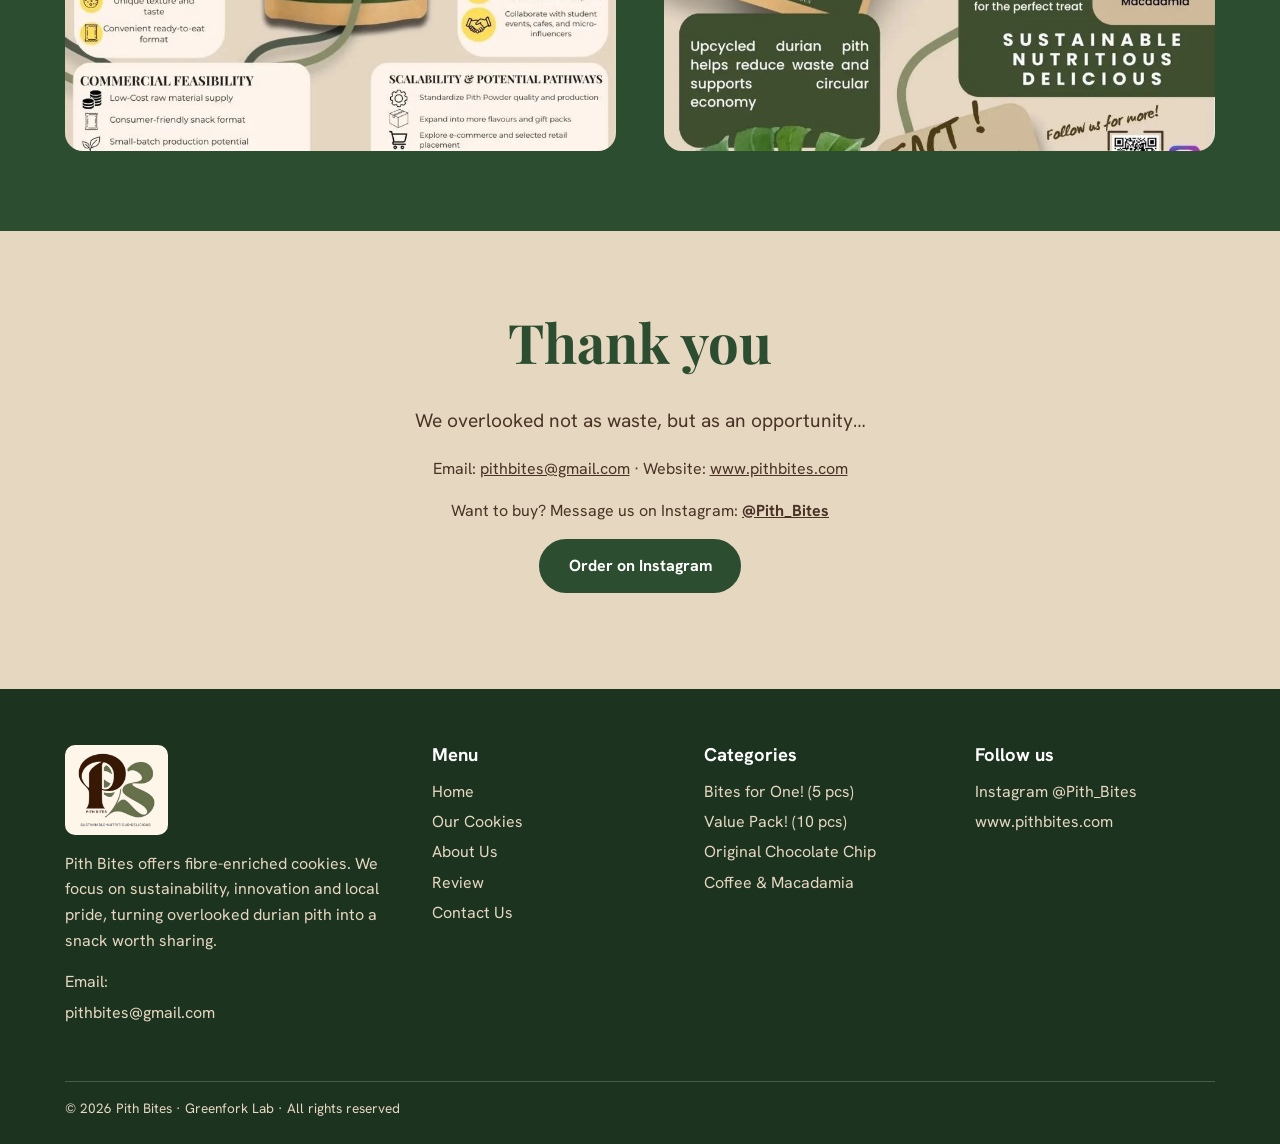
==== commit 4179b714: "Update hero image and alt text in index.html" ====
--- a/index.html
+++ b/index.html
@@ -32,7 +32,7 @@
     <p class="lead">Fibre-enriched cookies crafted with upcycled durian pith. The cookie, reimagined with an unconventional, Malaysian twist.</p>
     <div class="row"><a class="btn light" href="#shop">Discover all cookies</a></div>
   </div>
-  <div class="hero-img"><img src="images/pouches.jpg" alt="Pith Bites pouches, 10×15 cm and 14×20 cm"></div>
+  <div class="hero-img"><img src="images/pack-hero.png" alt="Pith Bites fibre-enriched cookies pouch"></div>
 </section>
 
 <!-- TRUST STRIP -->
--- a/style.css
+++ b/style.css
@@ -174,3 +174,8 @@
 /* logo */
 .brand .logo{height:52px;width:auto}
 .flogo{height:110px;width:auto;background:var(--cream);border-radius:10px;padding:.5rem .8rem;margin-bottom:1rem}
+
+/* compact header */
+.nav{padding:.4rem 5vw}
+.nav .brand .logo{height:44px;max-height:44px;width:auto}
+.cart-btn{padding:.4rem 1rem}
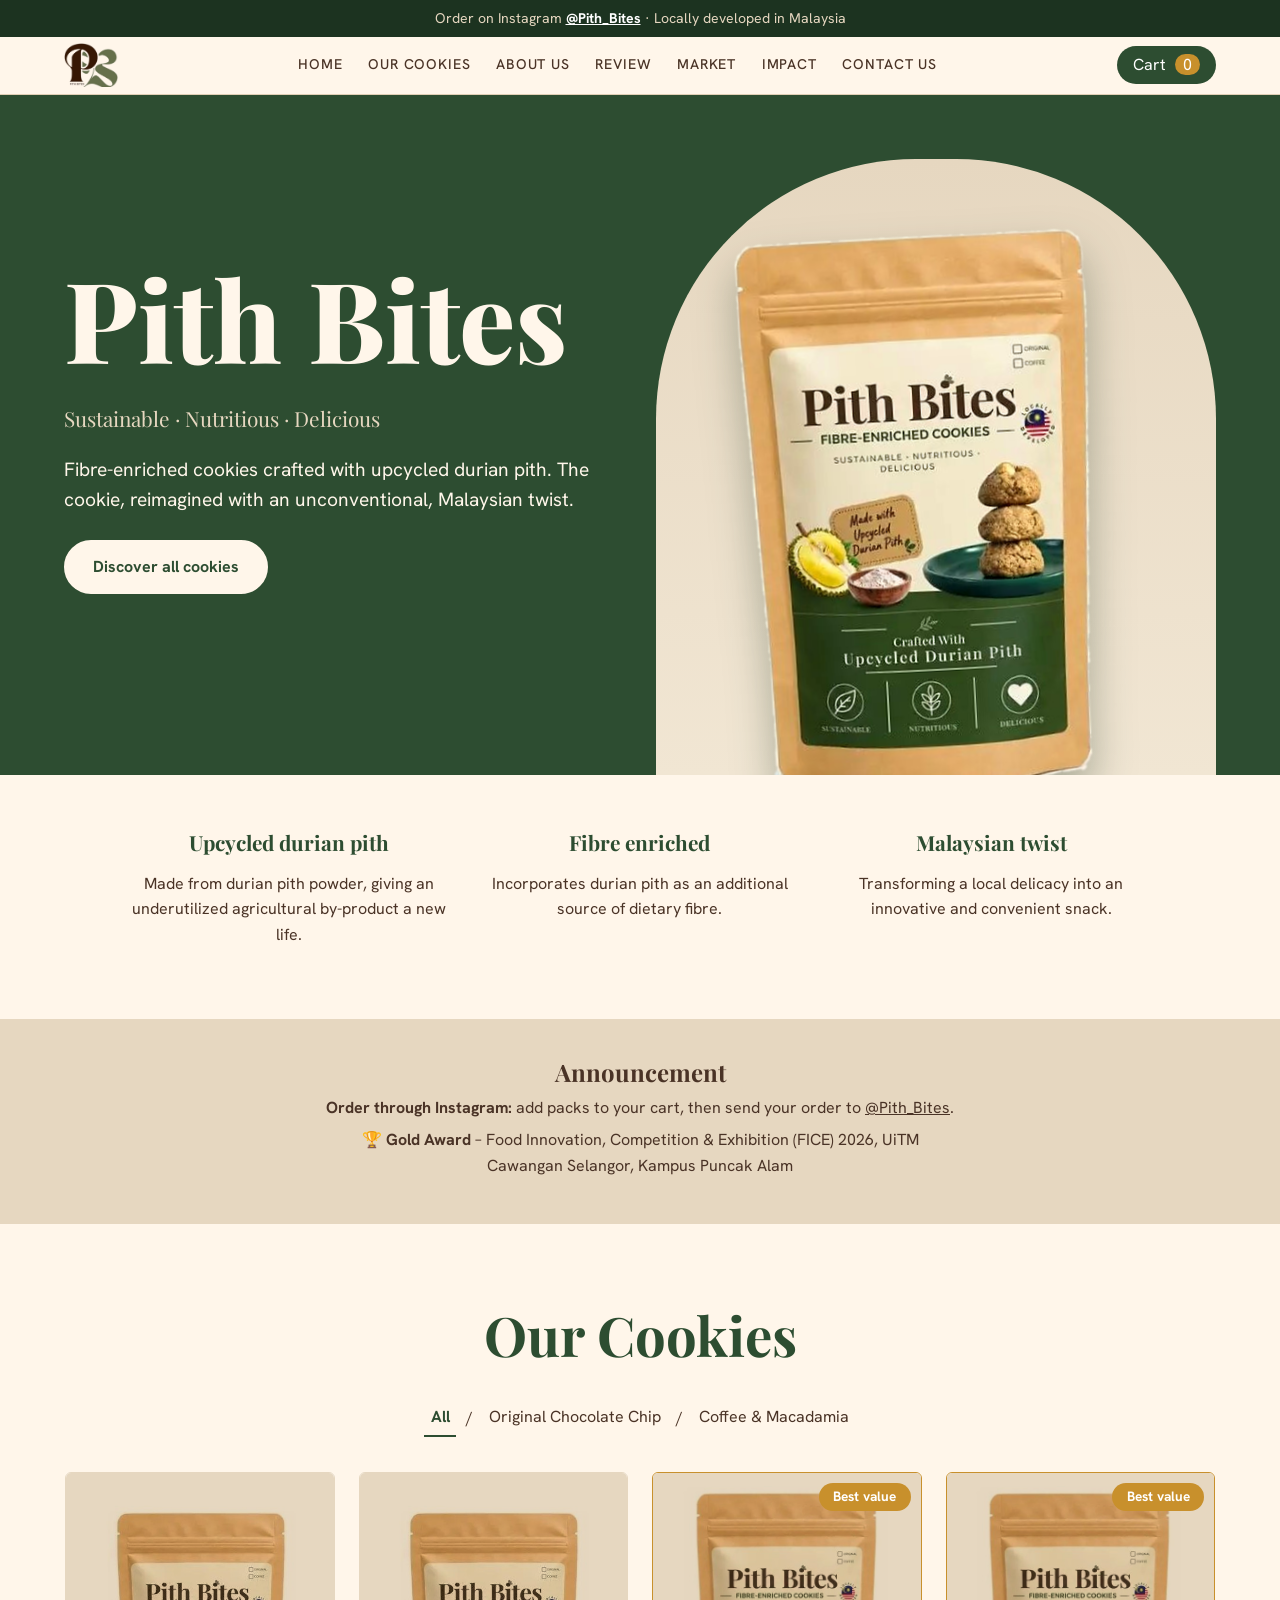
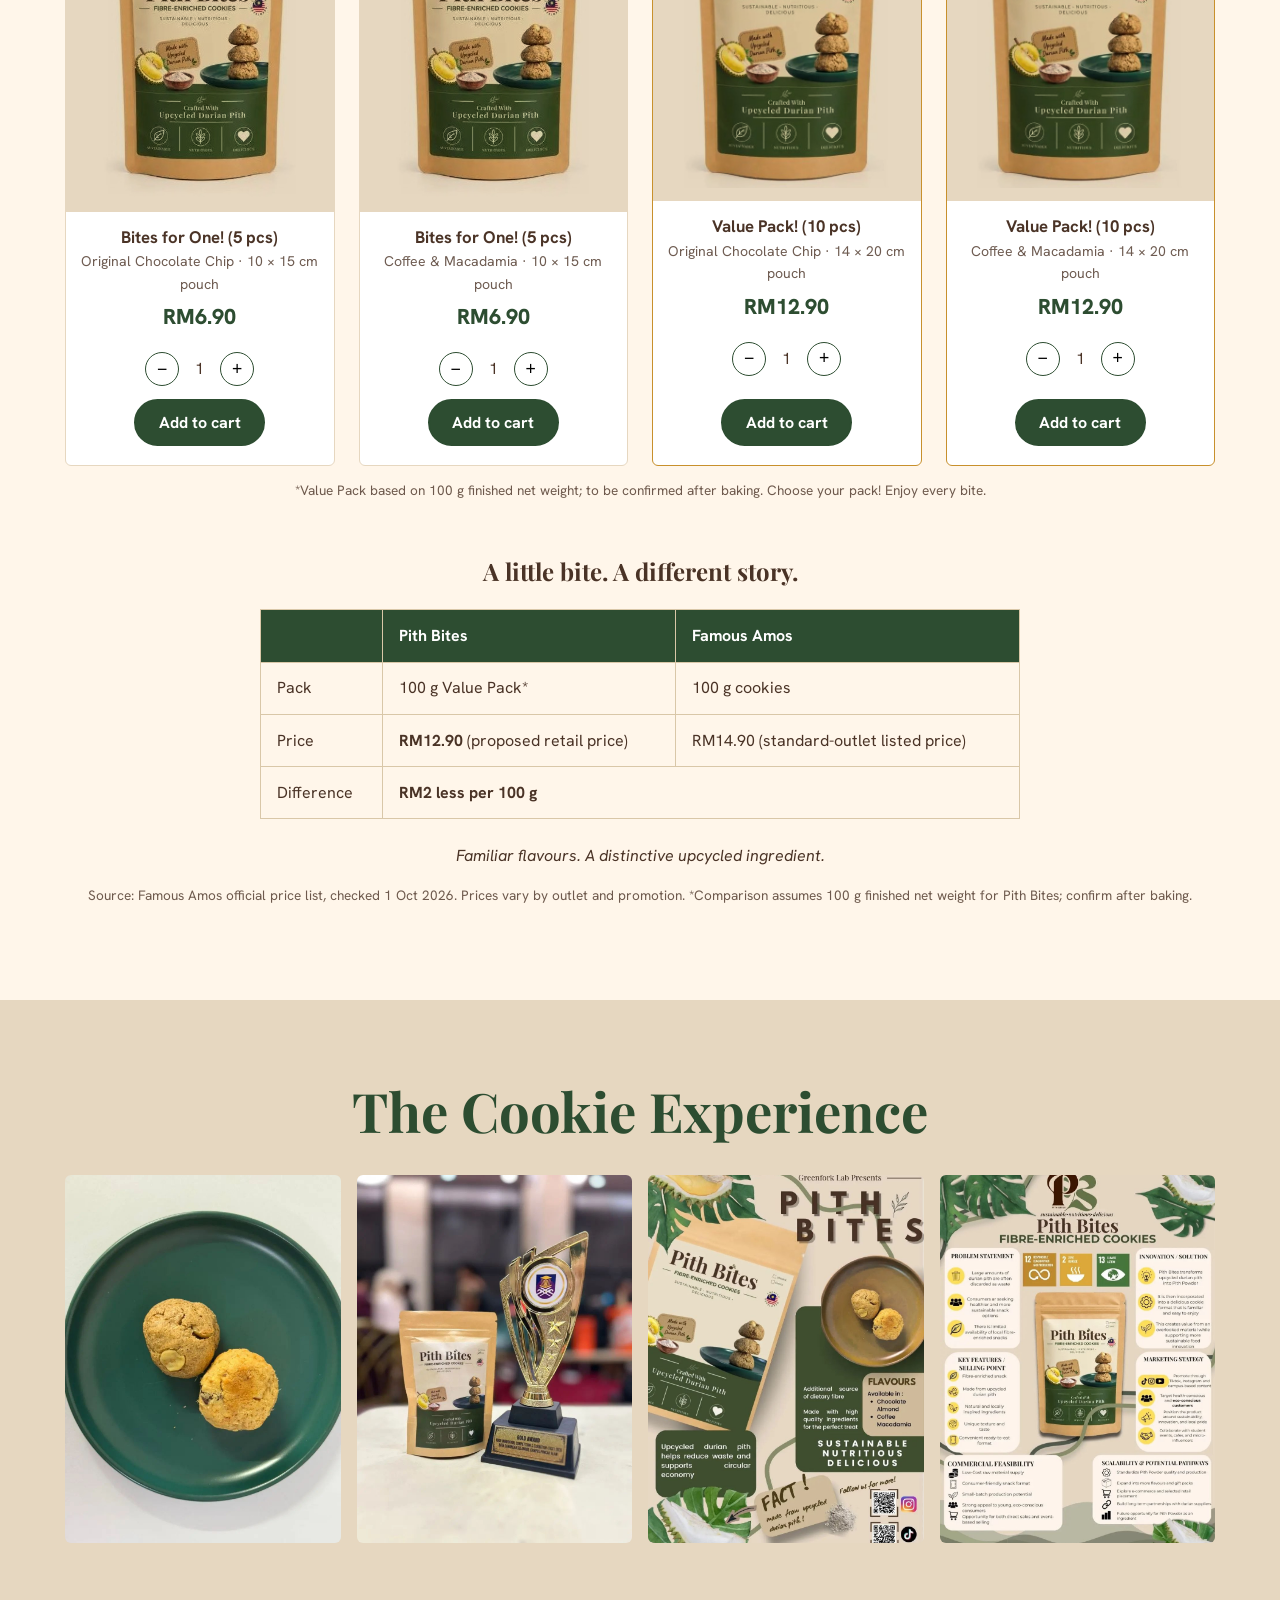
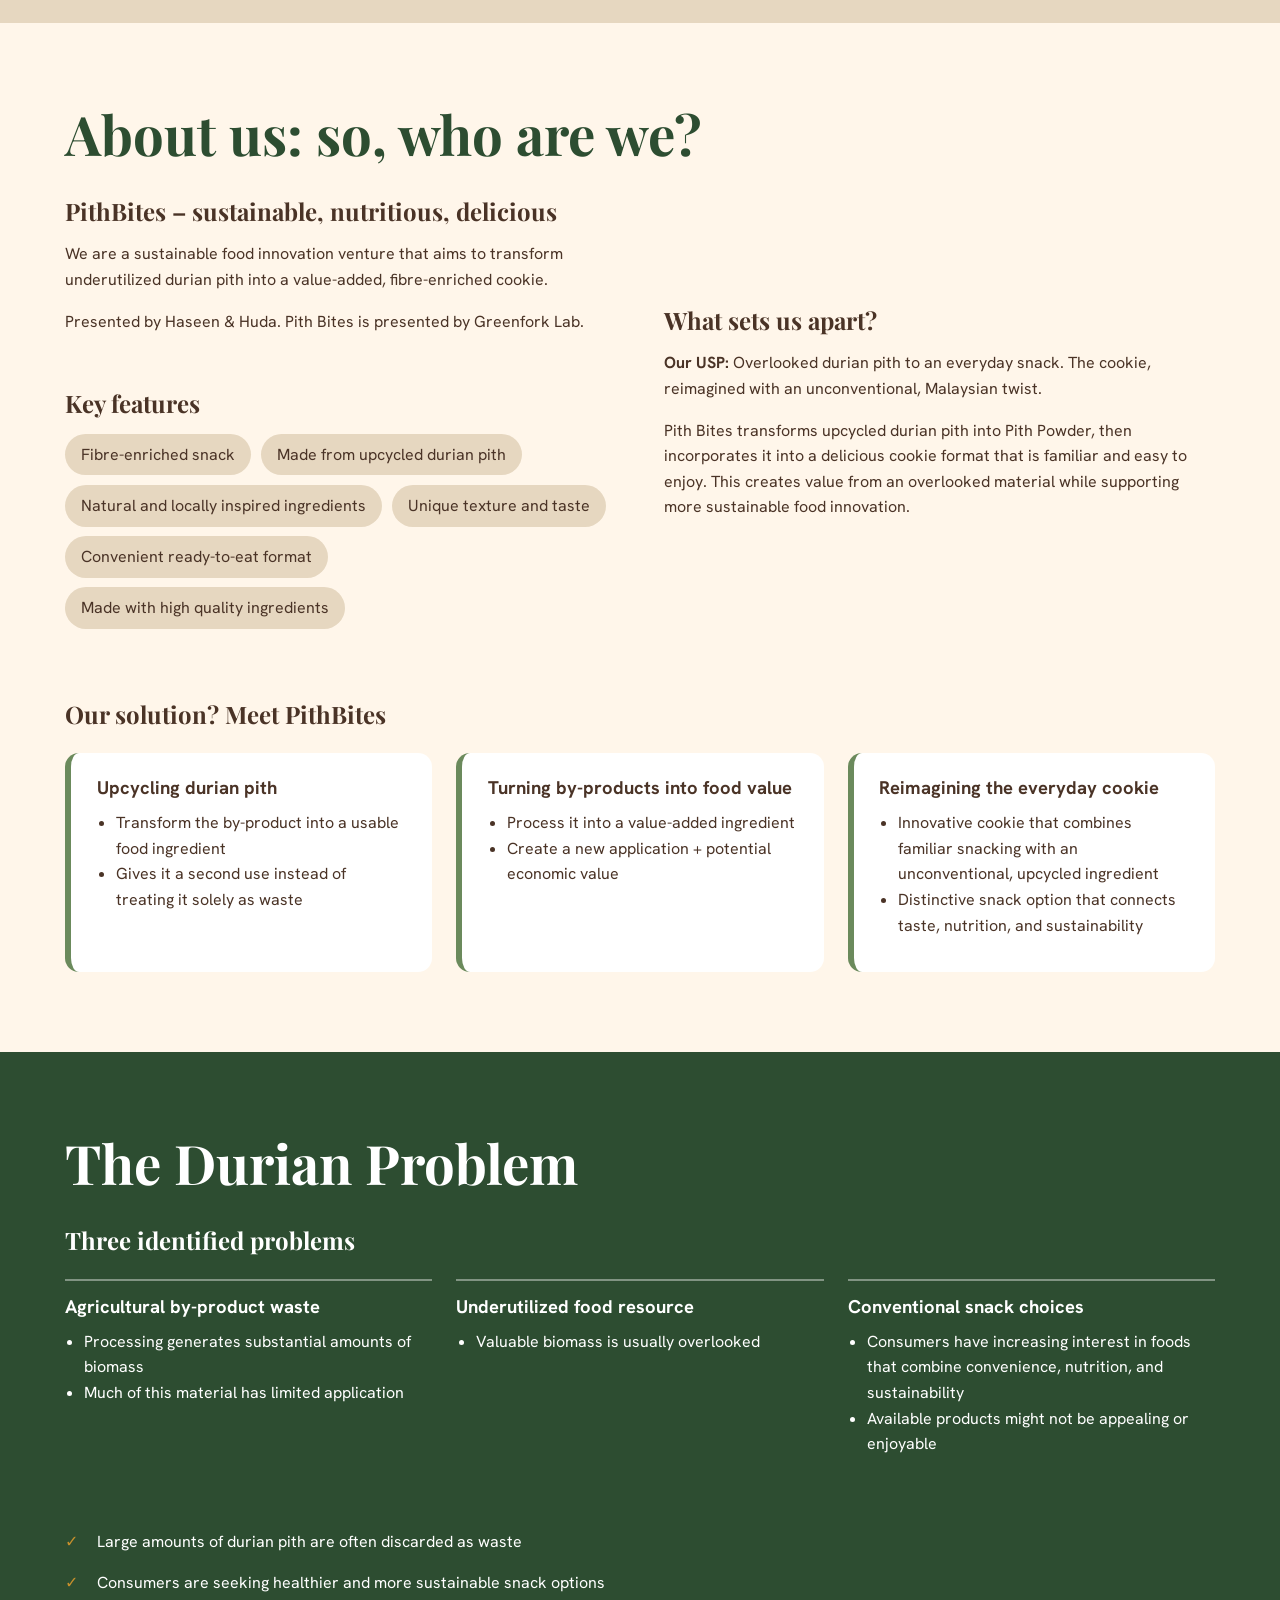
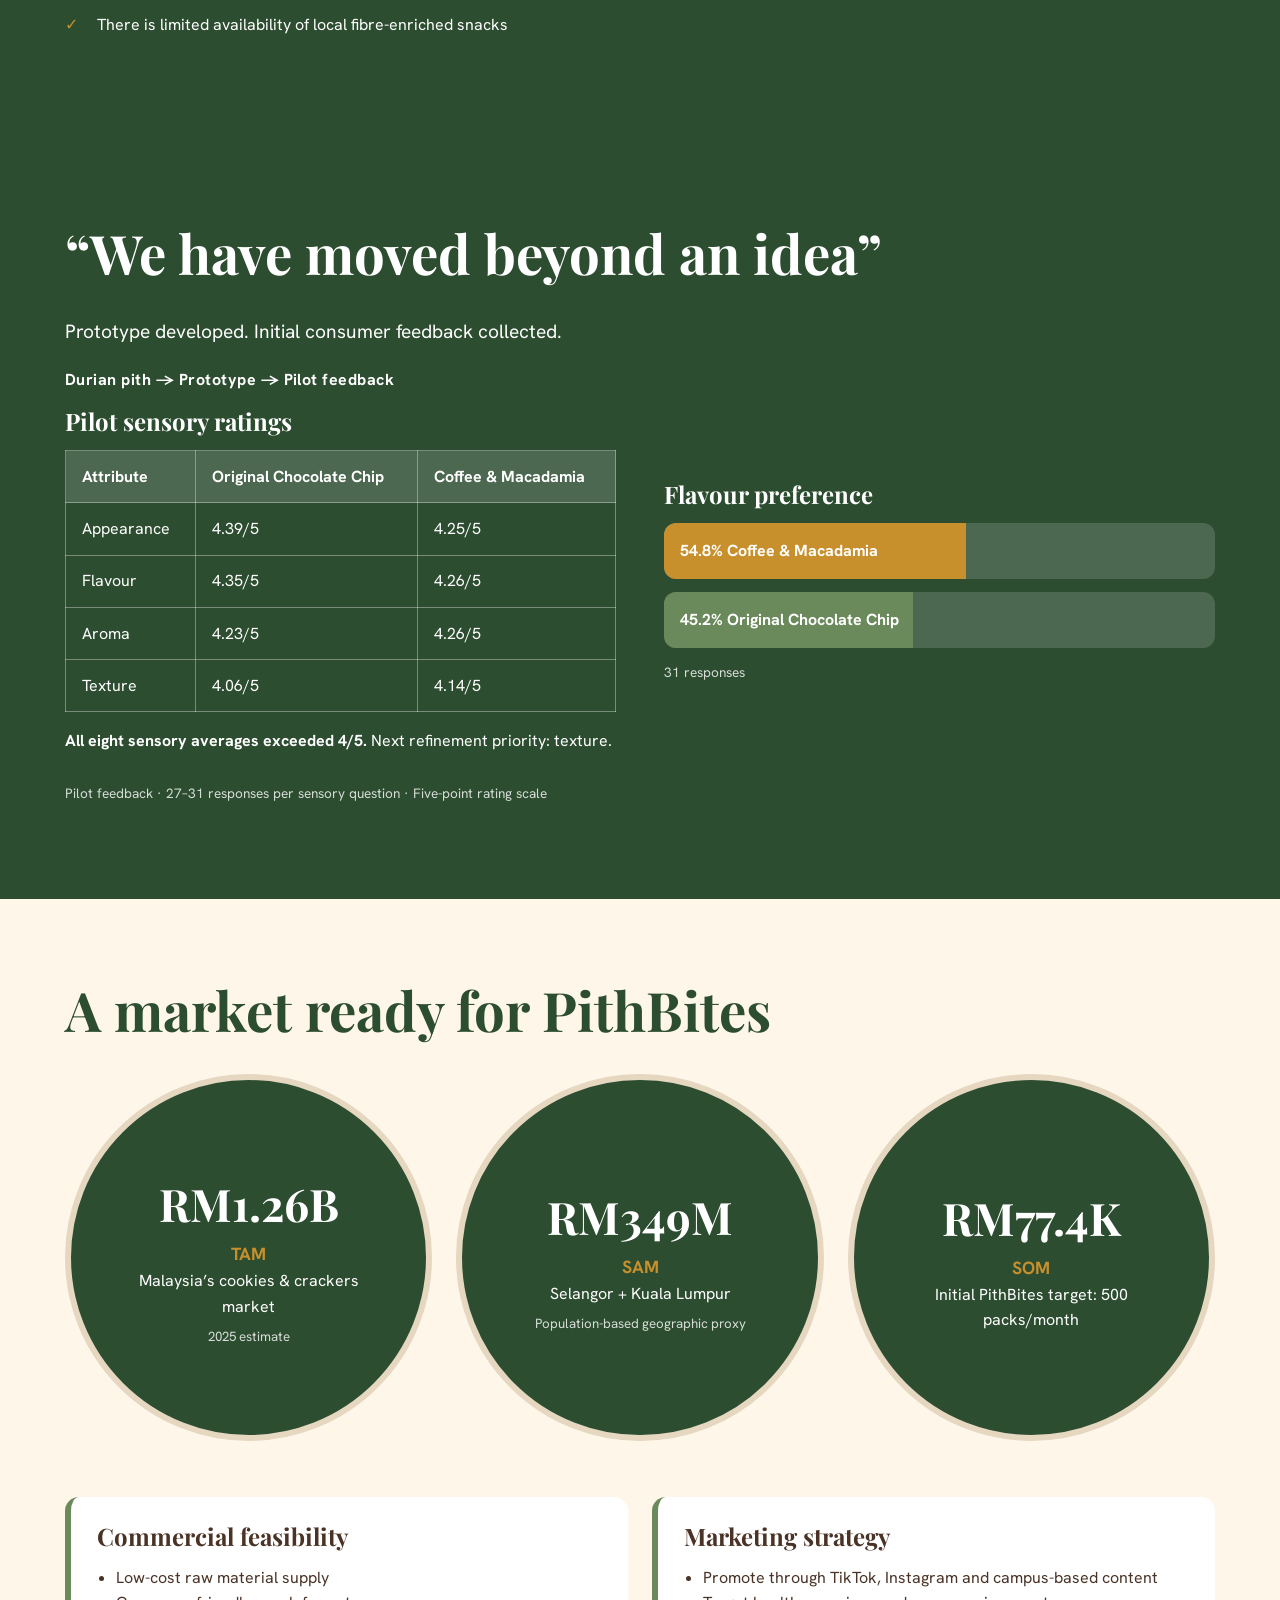
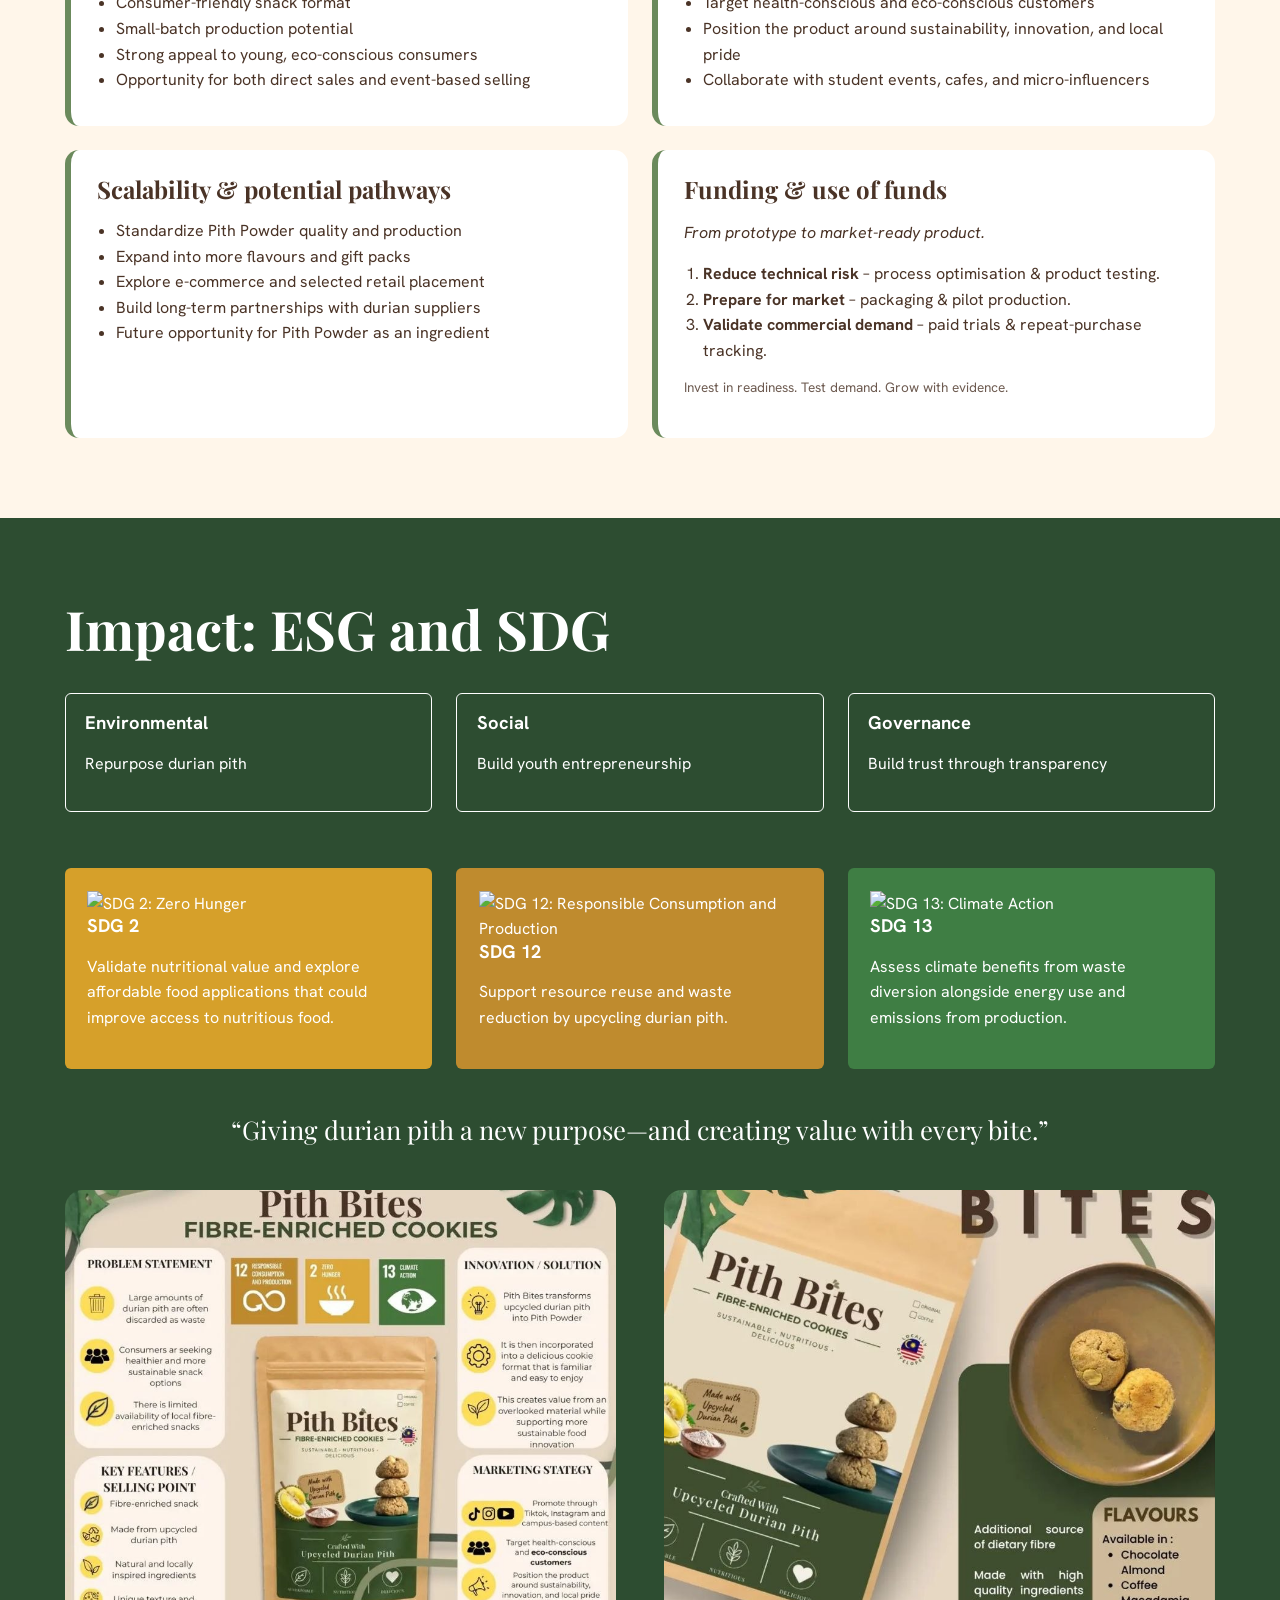
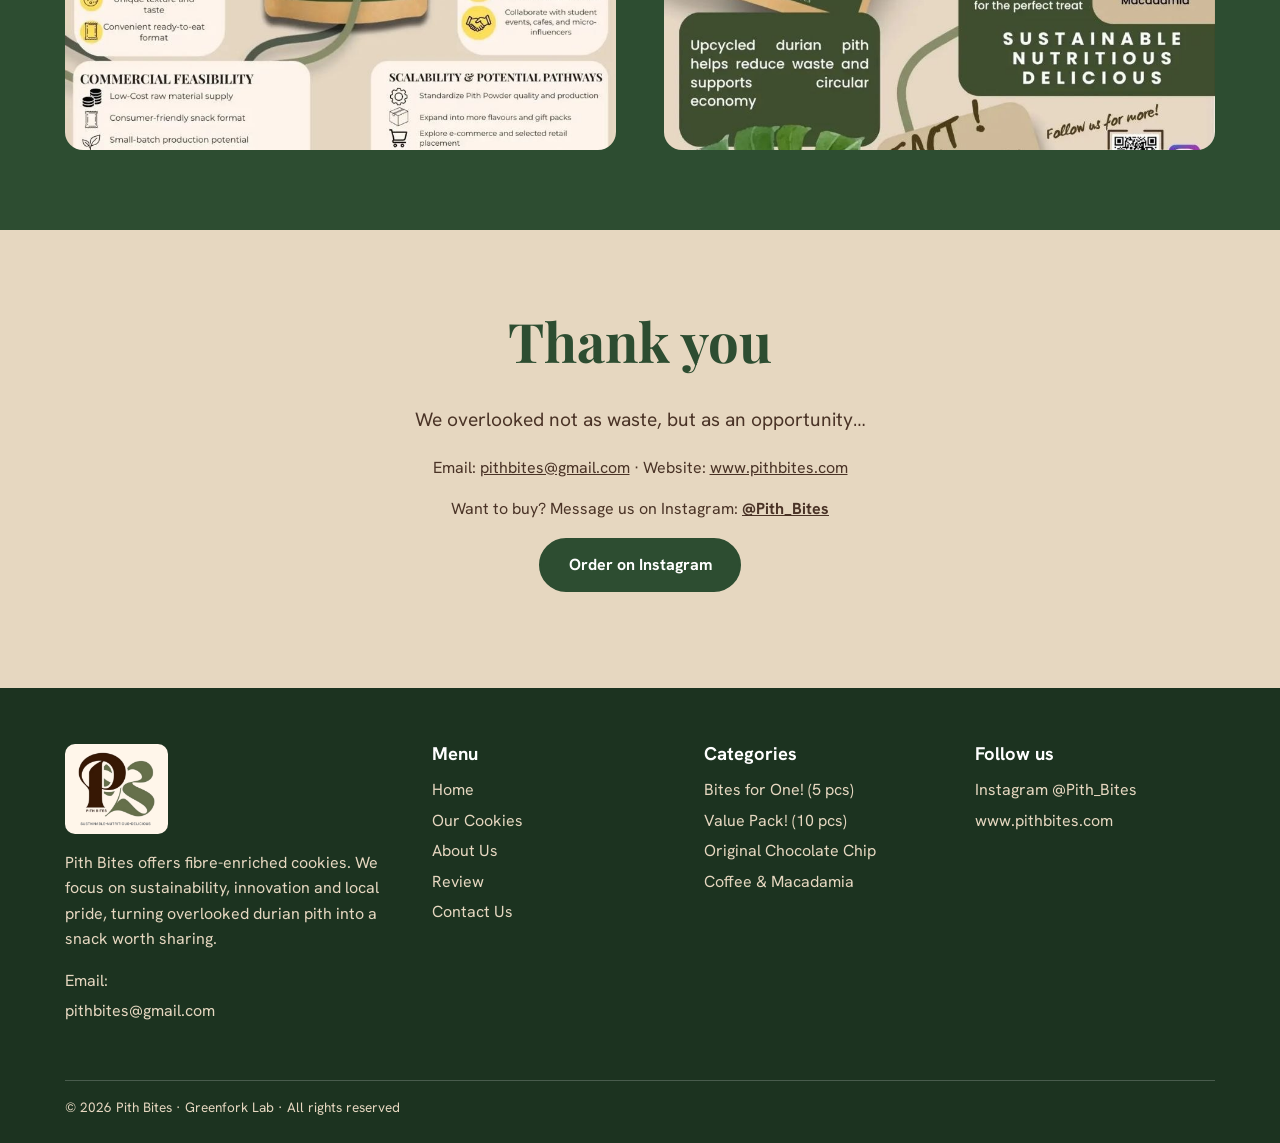
==== commit 4c057fa3: "Update SDG articles with images and correct titles" ====
--- a/index.html
+++ b/index.html
@@ -212,9 +212,9 @@
     <article class="outline"><h4>Governance</h4><p>Build trust through transparency</p></article>
   </div>
   <div class="grid3 gap">
-    <article class="sdg s2"><b>2</b><h4>Zero Hunger</h4><p>Validate nutritional value and explore affordable food applications that could improve access to nutritious food.</p></article>
-    <article class="sdg s12"><b>12</b><h4>Responsible Consumption and Production</h4><p>Support resource reuse and waste reduction by upcycling durian pith.</p></article>
-    <article class="sdg s13"><b>13</b><h4>Climate Action</h4><p>Assess climate benefits from waste diversion alongside energy use and emissions from production.</p></article>
+    <article class="sdg s2"><img src="images/sdg2.png" alt="SDG 2: Zero Hunger" class="sdg-logo"><h4>SDG 2</h4><p>Validate nutritional value and explore affordable food applications that could improve access to nutritious food.</p></article>
+    <article class="sdg s12"><img src="images/sdg12.png" alt="SDG 12: Responsible Consumption and Production" class="sdg-logo"><h4>SDG 12</h4><p>Support resource reuse and waste reduction by upcycling durian pith.</p></article>
+    <article class="sdg s13"><img src="images/sdg13.png" alt="SDG 13: Climate Action" class="sdg-logo"><h4>SDG 13</h4><p>Assess climate benefits from waste diversion alongside energy use and emissions from production.</p></article>
   </div>
   <blockquote>“Giving durian pith a new purpose—and creating value with every bite.”</blockquote>
   <div class="two tight">
--- a/style.css
+++ b/style.css
@@ -179,3 +179,8 @@
 .nav{padding:.4rem 5vw}
 .nav .brand .logo{height:44px;max-height:44px;width:auto}
 .cart-btn{padding:.4rem 1rem}
+
+/* hero pouch */
+.hero-img{display:flex;justify-content:center;align-items:flex-end;padding:3.5rem 2rem 0;background:linear-gradient(180deg,#e6d7c0 0%,#f1e6d3 100%)}
+.hero-img img{width:auto;max-width:78%;max-height:560px;border-radius:0;transform:rotate(-3deg) translateY(1.2rem);transform-origin:bottom center;filter:drop-shadow(0 22px 22px rgba(28,51,32,.35))}
+@media(max-width:860px){.hero-img img{max-height:420px}}
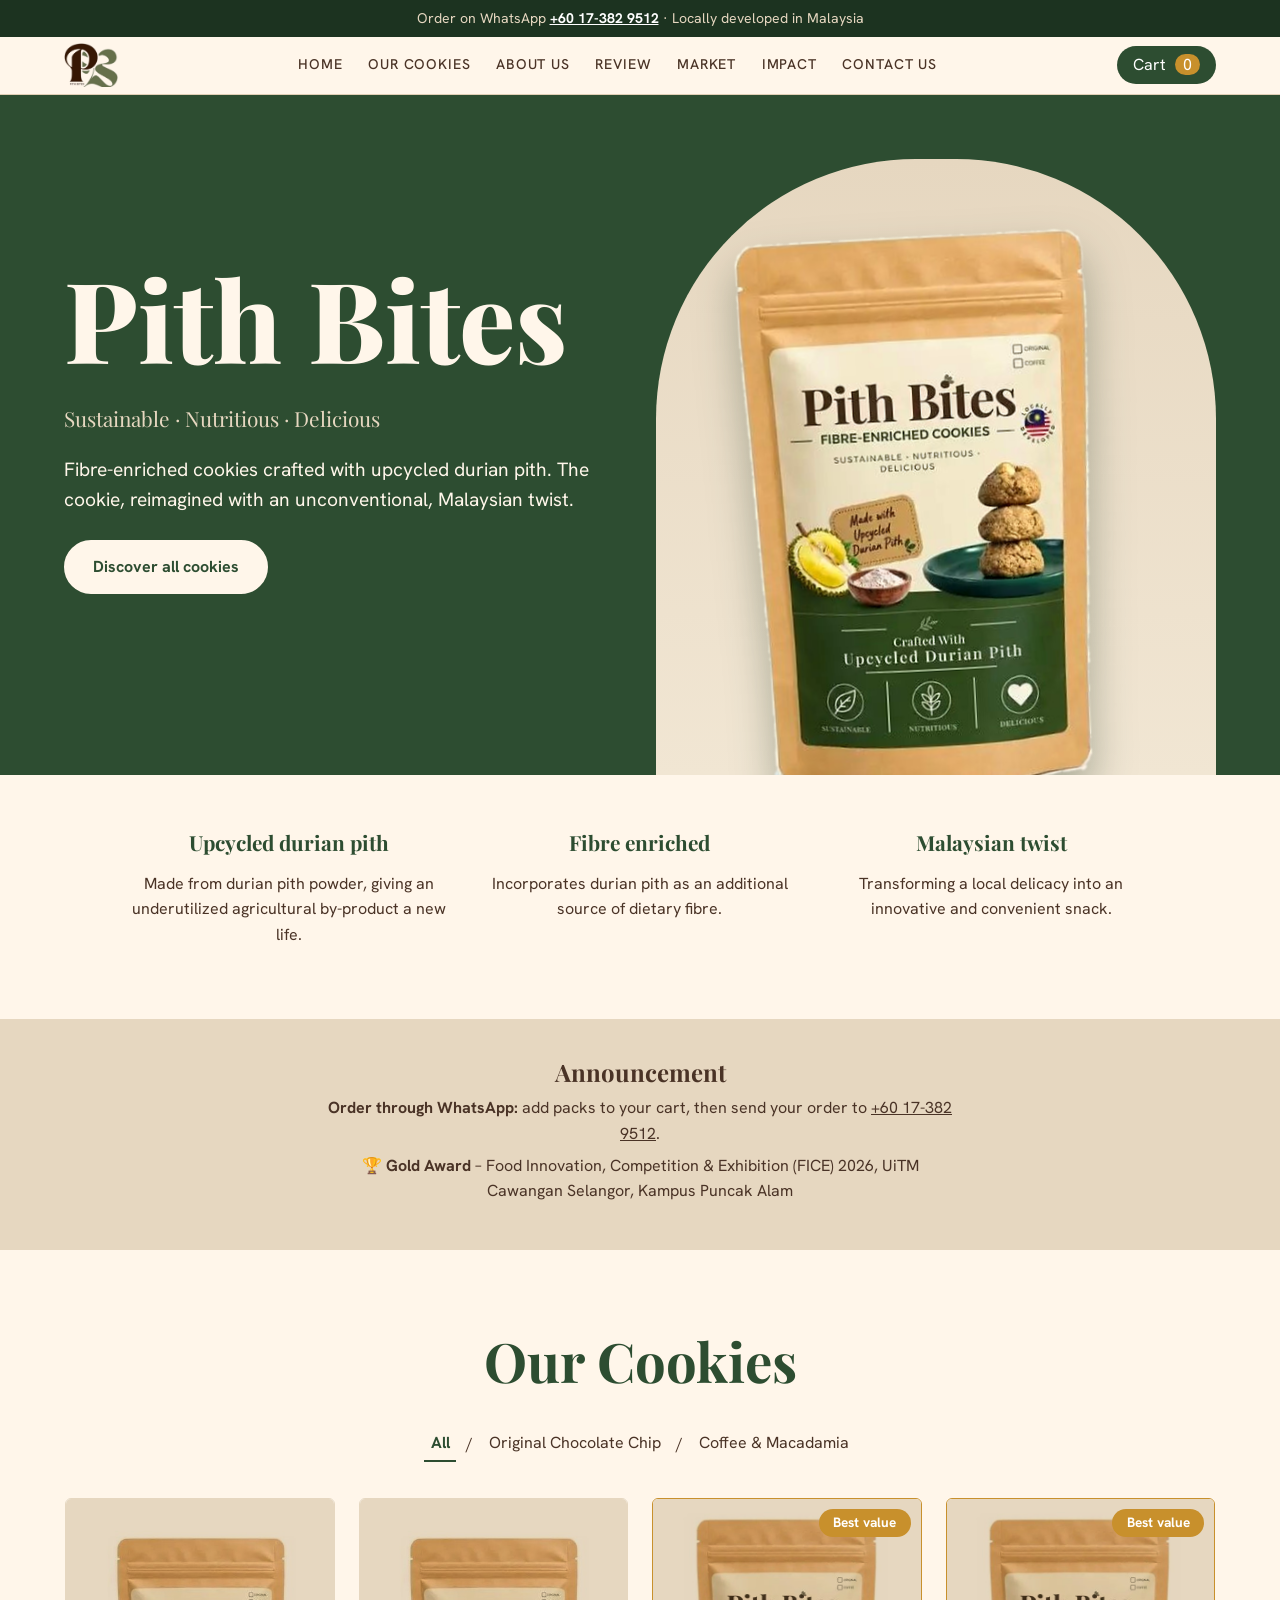
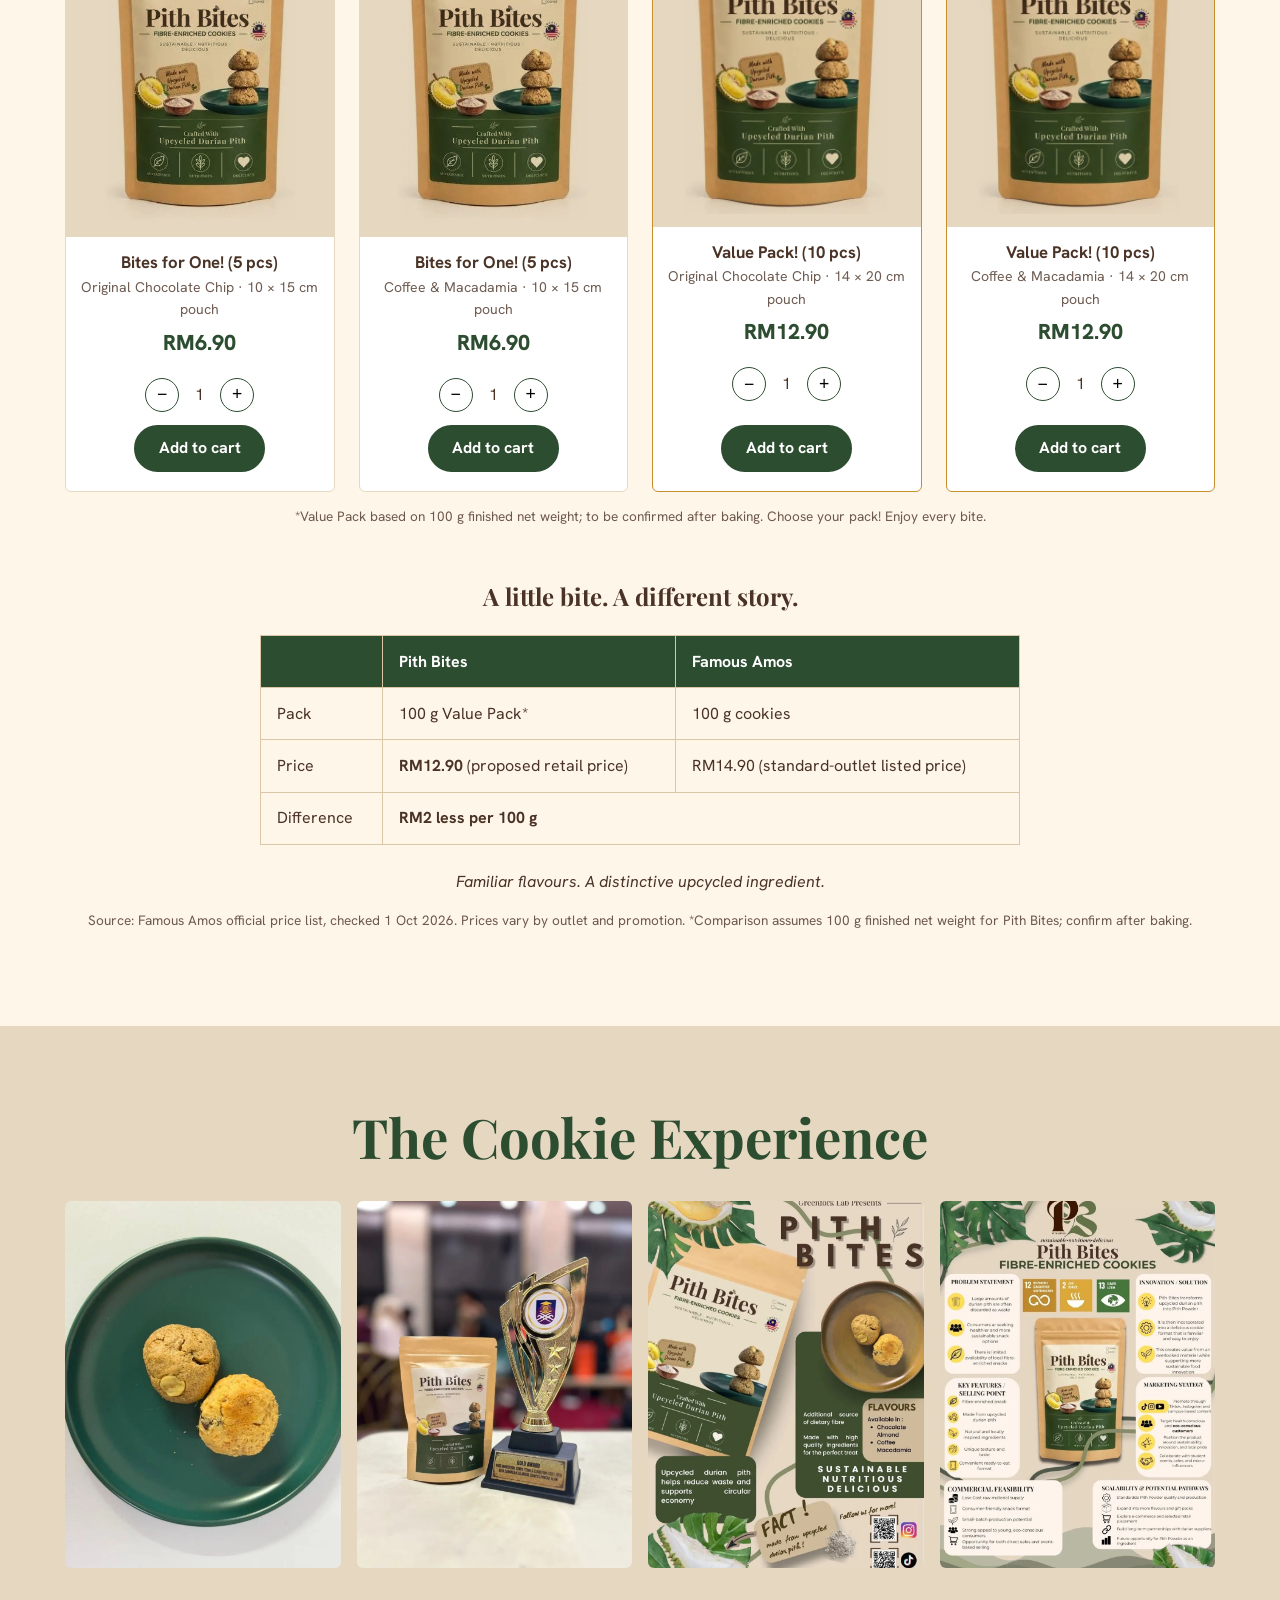
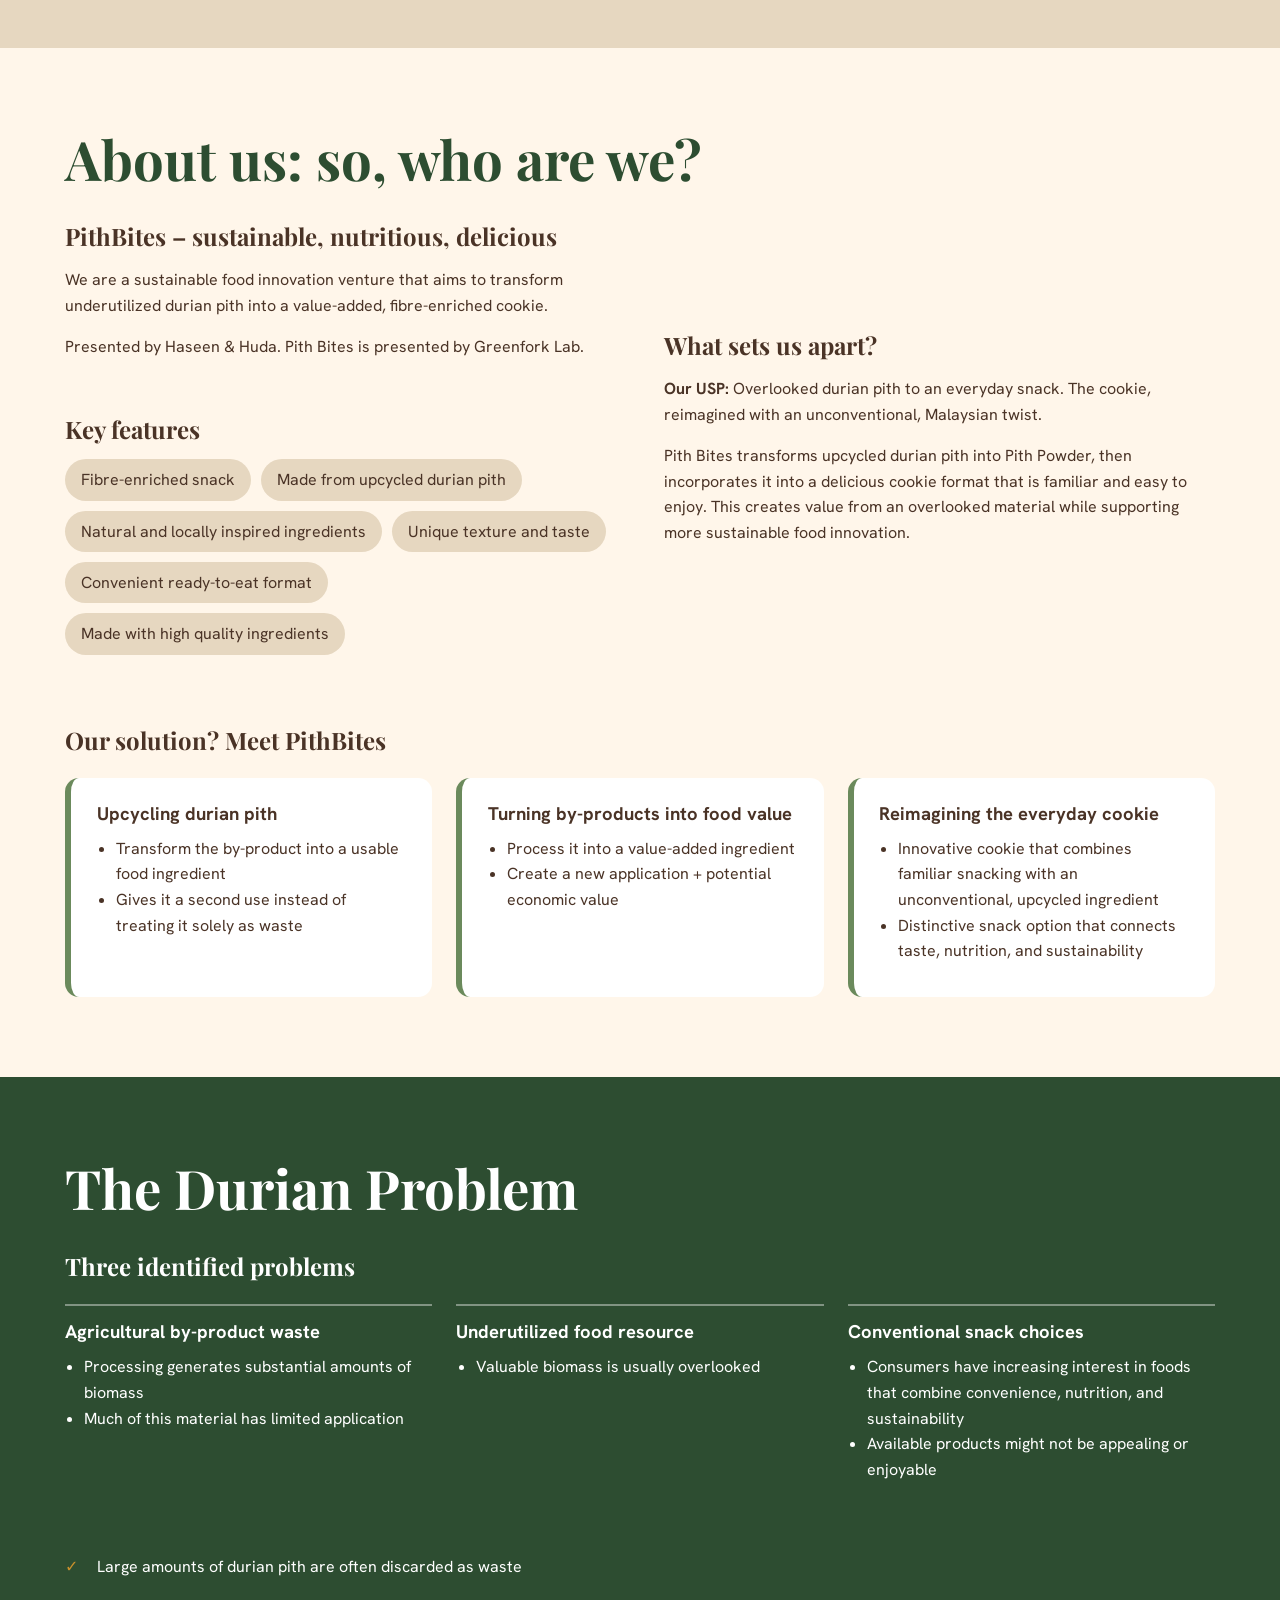
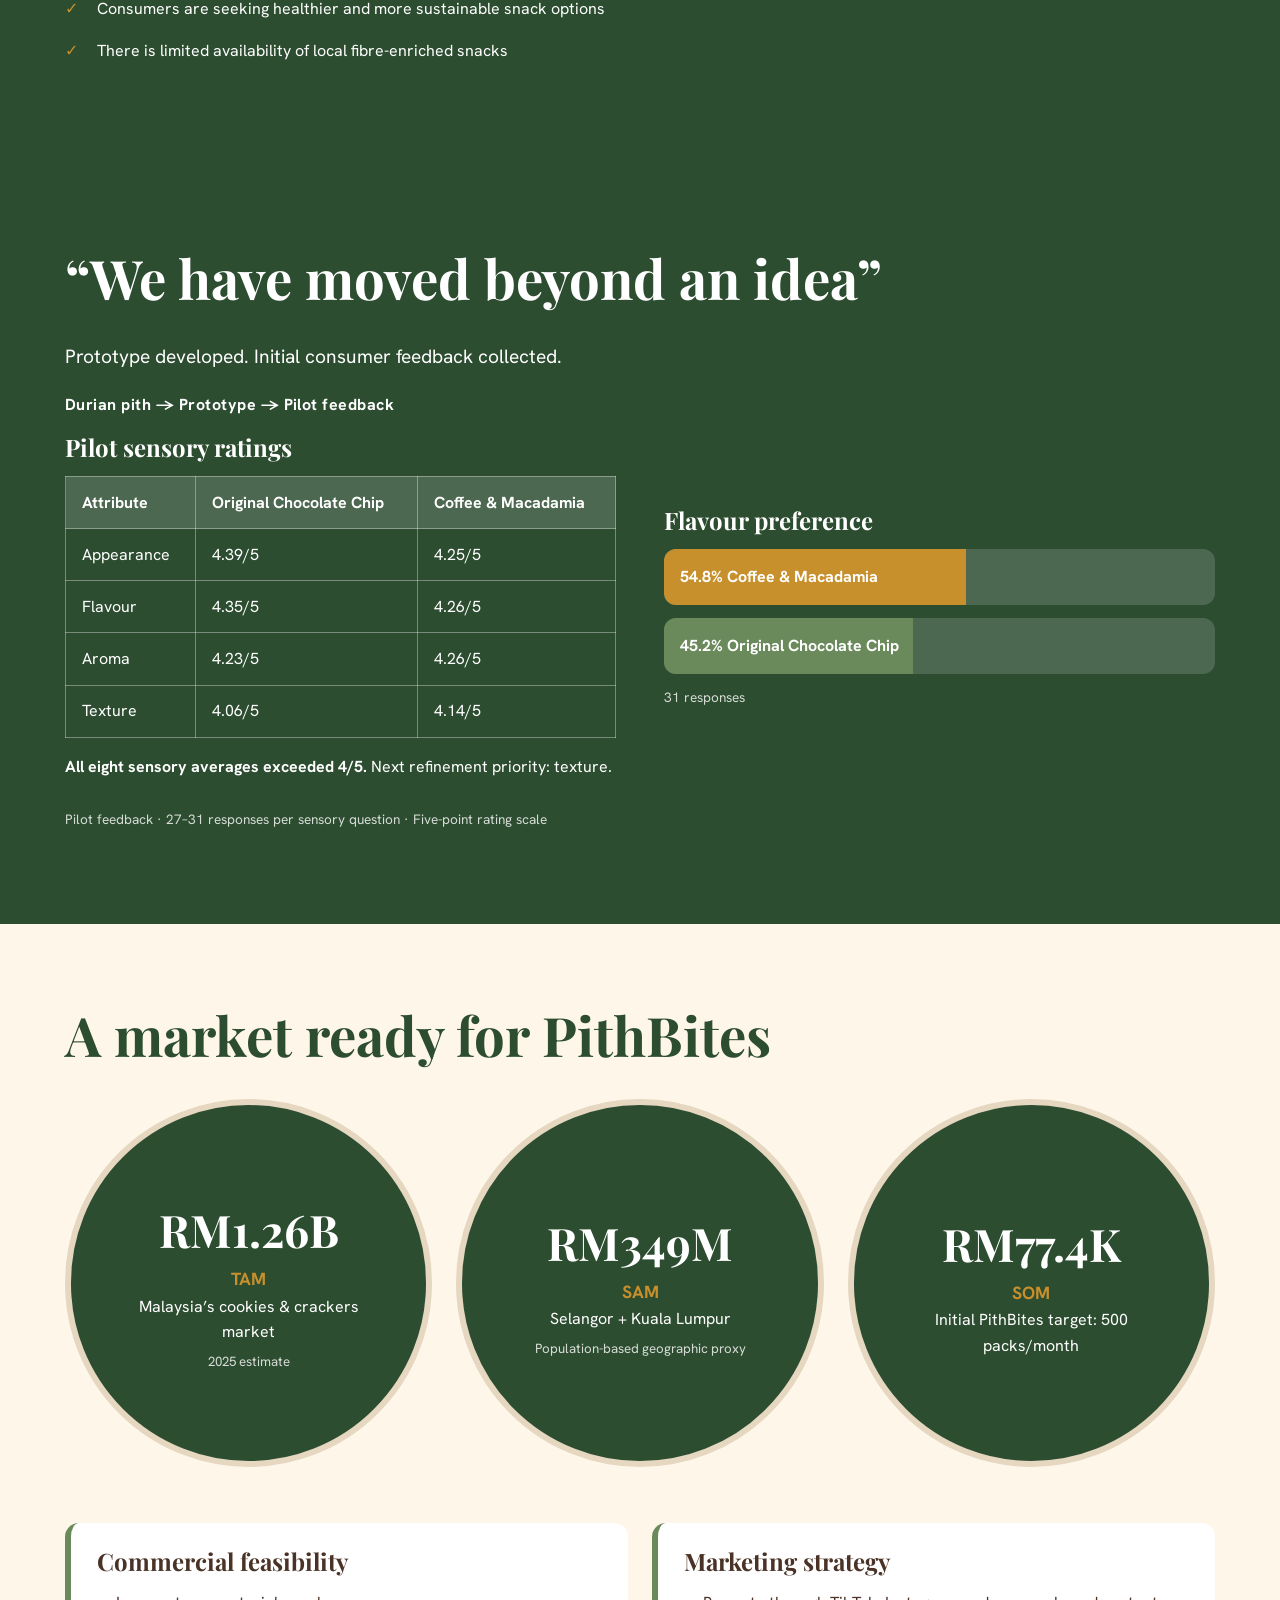
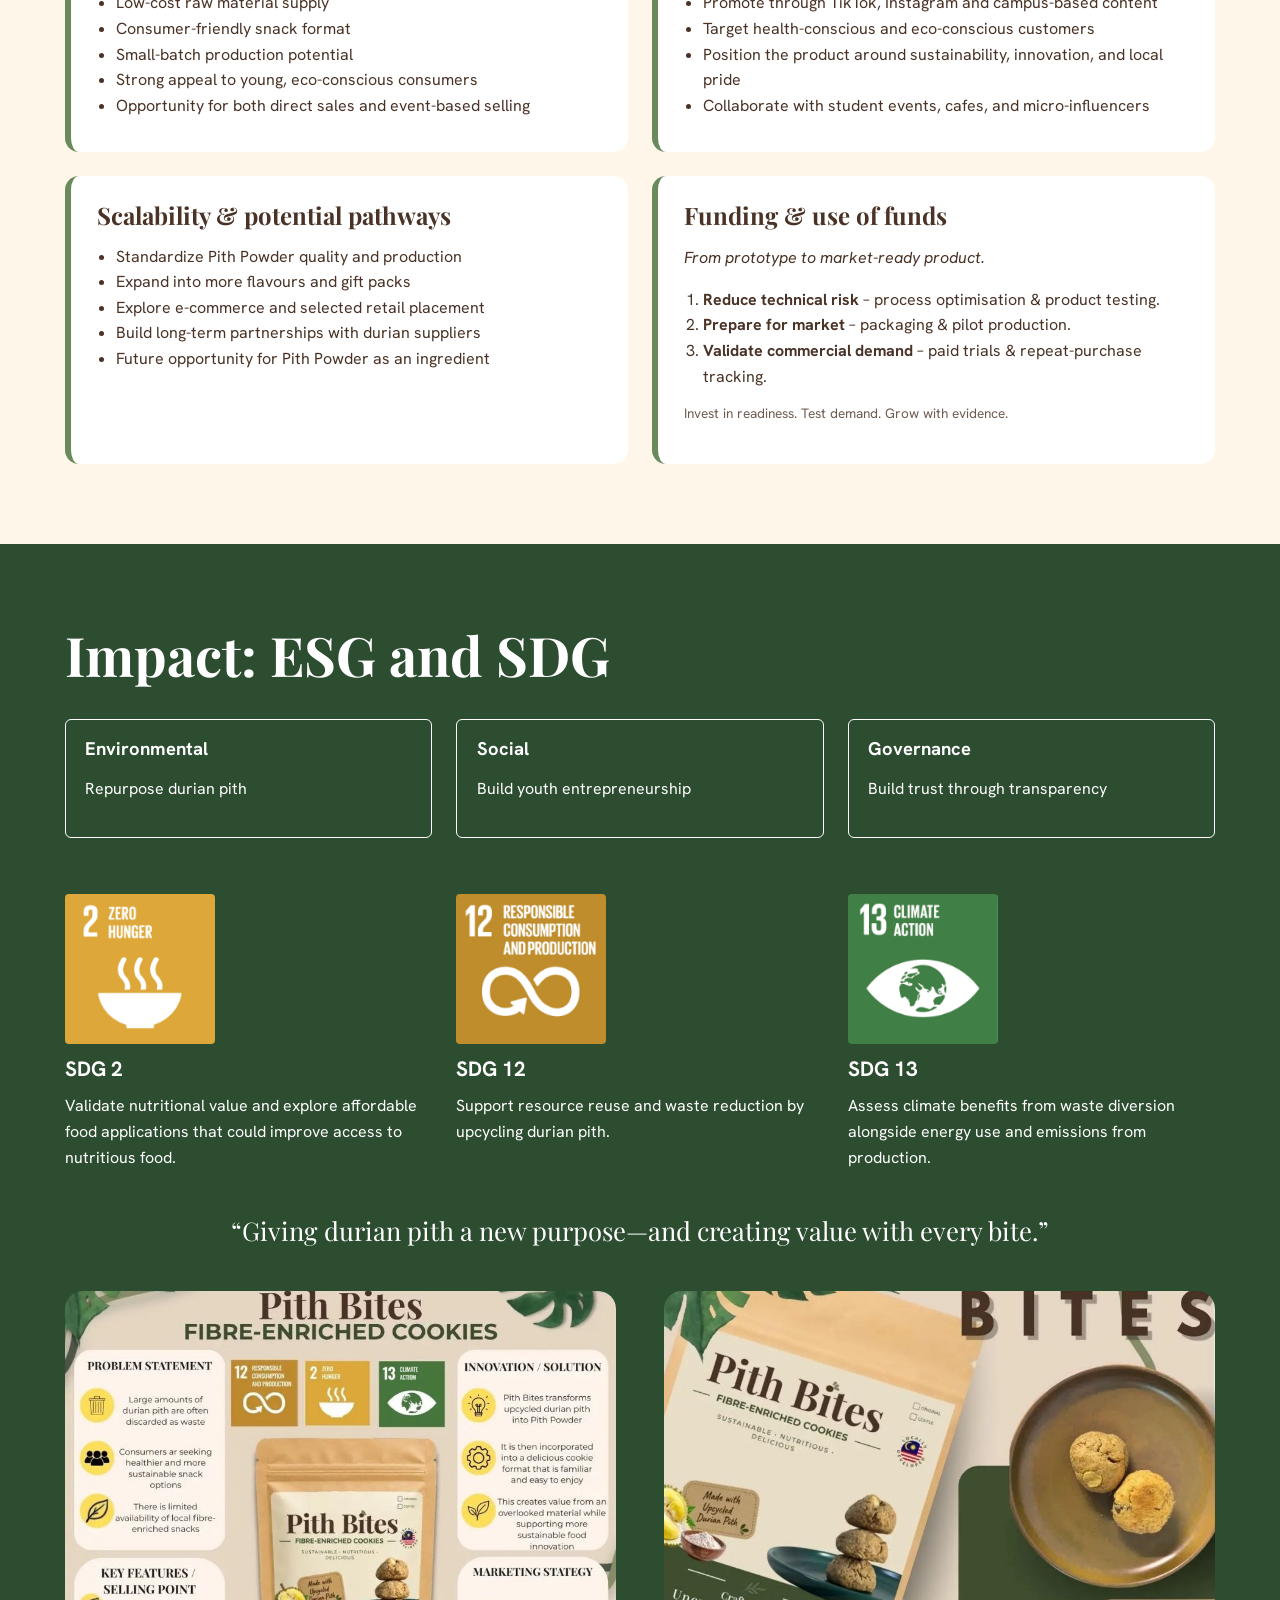
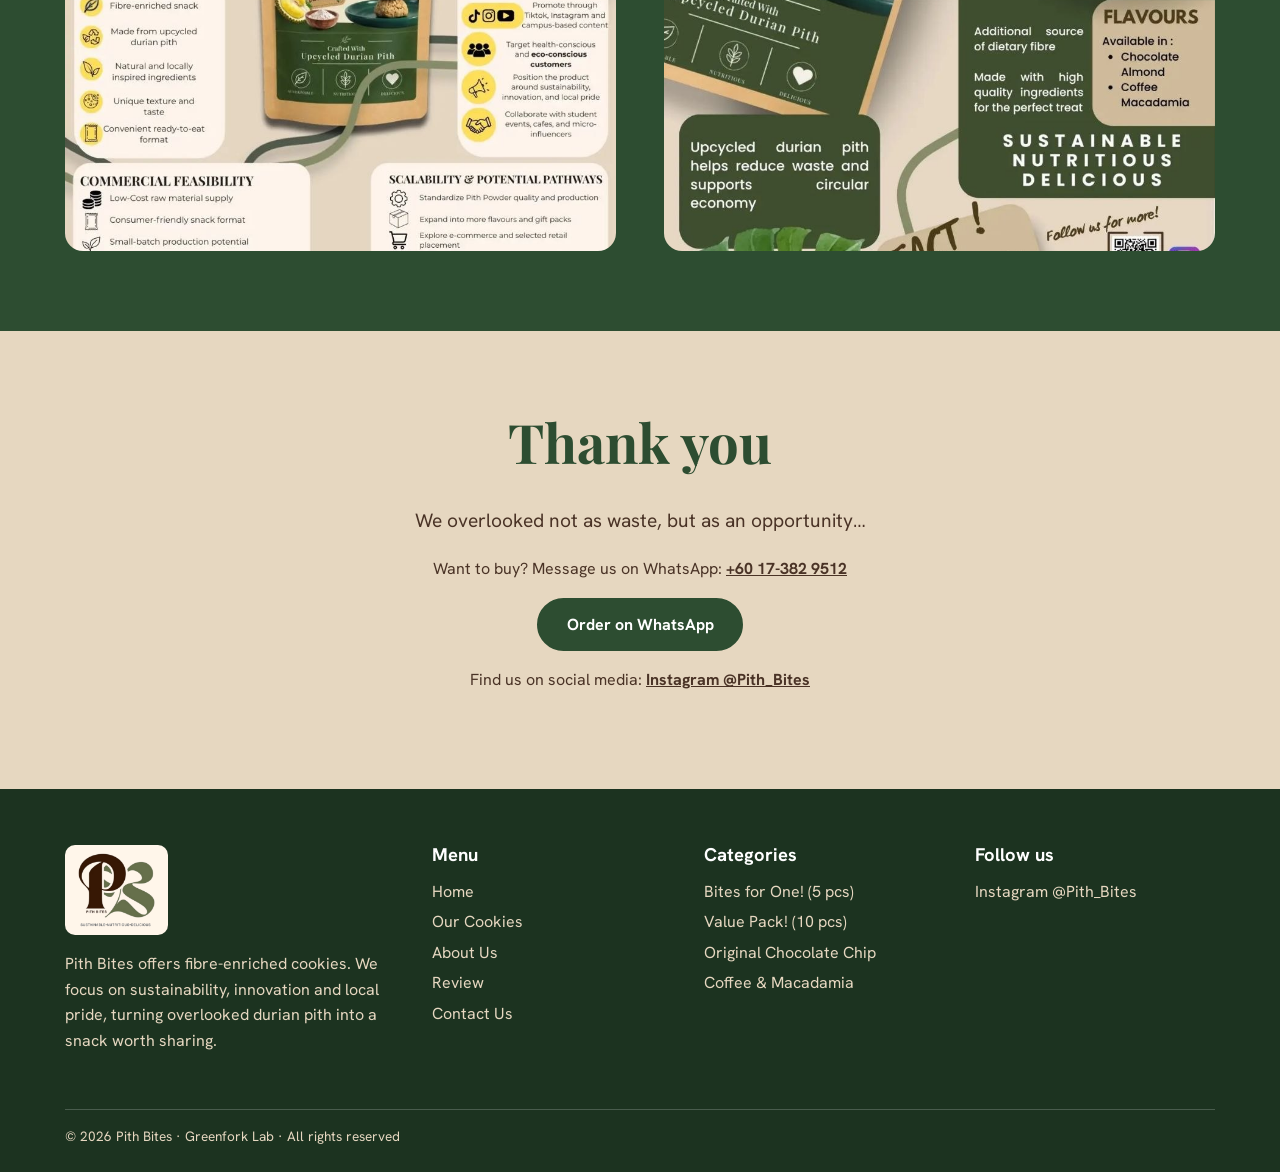
==== commit 6a349e1a: "Change order method from Instagram to WhatsApp" ====
--- a/index.html
+++ b/index.html
@@ -12,7 +12,7 @@
 </head>
 <body>
 
-<div class="topbar">Order on Instagram <a href="https://www.instagram.com/pith_bites" target="_blank" rel="noopener">@Pith_Bites</a> · Locally developed in Malaysia</div>
+<div class="topbar">Order on WhatsApp <a href="https://wa.me/60173829512" target="_blank" rel="noopener">+60 17-382 9512</a> · Locally developed in Malaysia</div>
 <header class="nav">
   <a href="#top" class="brand"><img src="images/logo-small.png" alt="Pith Bites logo" class="logo" height="44" style="height:44px;width:auto"></a>
   <nav id="menu">
@@ -45,7 +45,7 @@
 <!-- ANNOUNCEMENT -->
 <section class="announce">
   <h3>Announcement</h3>
-  <p><strong>Order through Instagram:</strong> add packs to your cart, then send your order to <a href="https://www.instagram.com/pith_bites" target="_blank" rel="noopener">@Pith_Bites</a>.</p>
+  <p><strong>Order through WhatsApp:</strong> add packs to your cart, then send your order to <a href="https://wa.me/60173829512" target="_blank" rel="noopener">+60 17-382 9512</a>.</p>
   <p>🏆 <strong>Gold Award</strong> – Food Innovation, Competition &amp; Exhibition (FICE) 2026, UiTM Cawangan Selangor, Kampus Puncak Alam</p>
 </section>
 
@@ -227,18 +227,18 @@
 <section id="contact" class="sec contact">
   <h2>Thank you</h2>
   <p class="lead">We overlooked not as waste, but as an opportunity…</p>
-  <p>Email: <a href="mailto:pithbites@gmail.com">pithbites@gmail.com</a> · Website: <a href="https://www.pithbites.com">www.pithbites.com</a></p>
-  <p>Want to buy? Message us on Instagram: <a href="https://www.instagram.com/pith_bites" target="_blank" rel="noopener"><strong>@Pith_Bites</strong></a></p>
-  <p><a class="btn" href="https://www.instagram.com/pith_bites" target="_blank" rel="noopener">Order on Instagram</a></p>
+  <p>Want to buy? Message us on WhatsApp: <a href="https://wa.me/60173829512" target="_blank" rel="noopener"><strong>+60 17-382 9512</strong></a></p>
+  <p><a class="btn" href="https://wa.me/60173829512" target="_blank" rel="noopener">Order on WhatsApp</a></p>
+  <p>Find us on social media: <a href="https://www.instagram.com/pith_bites" target="_blank" rel="noopener"><strong>Instagram @Pith_Bites</strong></a></p>
 </section>
 </main>
 
 <footer>
   <div class="fcols">
-    <div><img src="images/logo.png" alt="Pith Bites – Sustainable, Nutritious, Delicious" class="flogo" height="90" style="height:90px;width:auto"><p>Pith Bites offers fibre-enriched cookies. We focus on sustainability, innovation and local pride, turning overlooked durian pith into a snack worth sharing.</p><p>Email: <a href="mailto:pithbites@gmail.com">pithbites@gmail.com</a></p></div>
+    <div><img src="images/logo.png" alt="Pith Bites – Sustainable, Nutritious, Delicious" class="flogo" height="90" style="height:90px;width:auto"><p>Pith Bites offers fibre-enriched cookies. We focus on sustainability, innovation and local pride, turning overlooked durian pith into a snack worth sharing.</p></div>
     <div><h4>Menu</h4><a href="#top">Home</a><a href="#shop">Our Cookies</a><a href="#about">About Us</a><a href="#proof">Review</a><a href="#contact">Contact Us</a></div>
     <div><h4>Categories</h4><a href="#shop">Bites for One! (5 pcs)</a><a href="#shop">Value Pack! (10 pcs)</a><a href="#shop">Original Chocolate Chip</a><a href="#shop">Coffee &amp; Macadamia</a></div>
-    <div><h4>Follow us</h4><a href="https://www.instagram.com/pith_bites" target="_blank" rel="noopener">Instagram @Pith_Bites</a><a href="https://www.pithbites.com">www.pithbites.com</a></div>
+    <div><h4>Follow us</h4><a href="https://www.instagram.com/pith_bites" target="_blank" rel="noopener">Instagram @Pith_Bites</a></div>
   </div>
   <p class="copy">© 2026 Pith Bites · Greenfork Lab · All rights reserved</p>
 </footer>
@@ -250,8 +250,8 @@
   <div id="items" class="items"></div>
   <div class="total">Total <b id="total">RM0.00</b></div>
   <div id="checkout">
-    <button class="btn" id="igOrder" type="button">Order on Instagram</button>
-    <p class="fine">Tap the button: we copy your order, then open our Instagram (@Pith_Bites). Paste it in a message to us and we will confirm payment and delivery.</p>
+    <button class="btn" id="waOrder" type="button">Order on WhatsApp</button>
+    <p class="fine">Tap the button: WhatsApp opens with your order already typed. Add your name and delivery address, then send. We will confirm payment and delivery.</p>
   </div>
   <p class="fine" id="msg" role="status"></p>
 </aside>
--- a/style.css
+++ b/style.css
@@ -184,3 +184,9 @@
 .hero-img{display:flex;justify-content:center;align-items:flex-end;padding:3.5rem 2rem 0;background:linear-gradient(180deg,#e6d7c0 0%,#f1e6d3 100%)}
 .hero-img img{width:auto;max-width:78%;max-height:560px;border-radius:0;transform:rotate(-3deg) translateY(1.2rem);transform-origin:bottom center;filter:drop-shadow(0 22px 22px rgba(28,51,32,.35))}
 @media(max-width:860px){.hero-img img{max-height:420px}}
+
+/* SDG logos */
+.sdg{background:transparent!important;padding:0!important;display:flex;flex-direction:column;gap:.8rem}
+.sdg-logo{width:150px;height:150px;border-radius:4px;object-fit:cover}
+.sdg h4{margin:0;font-size:1.3rem;color:#fff}
+.sdg p{margin:0}
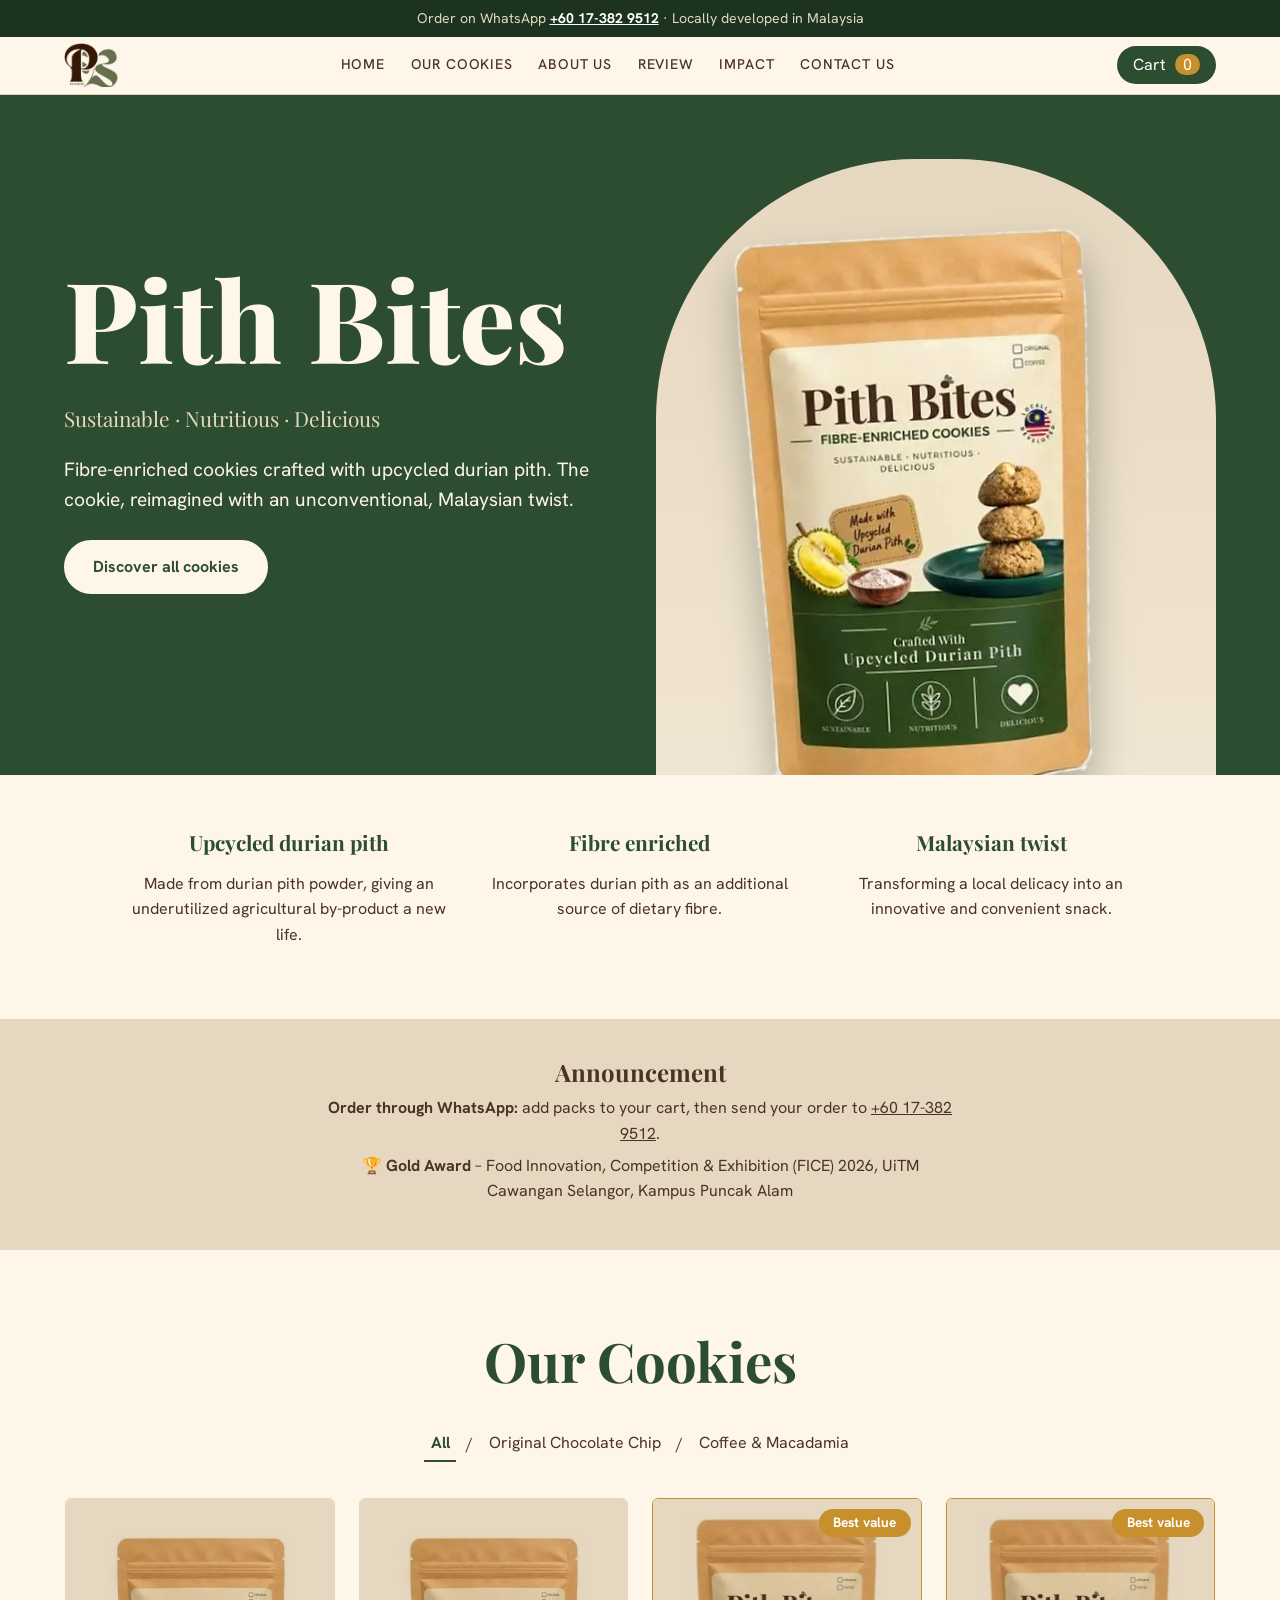
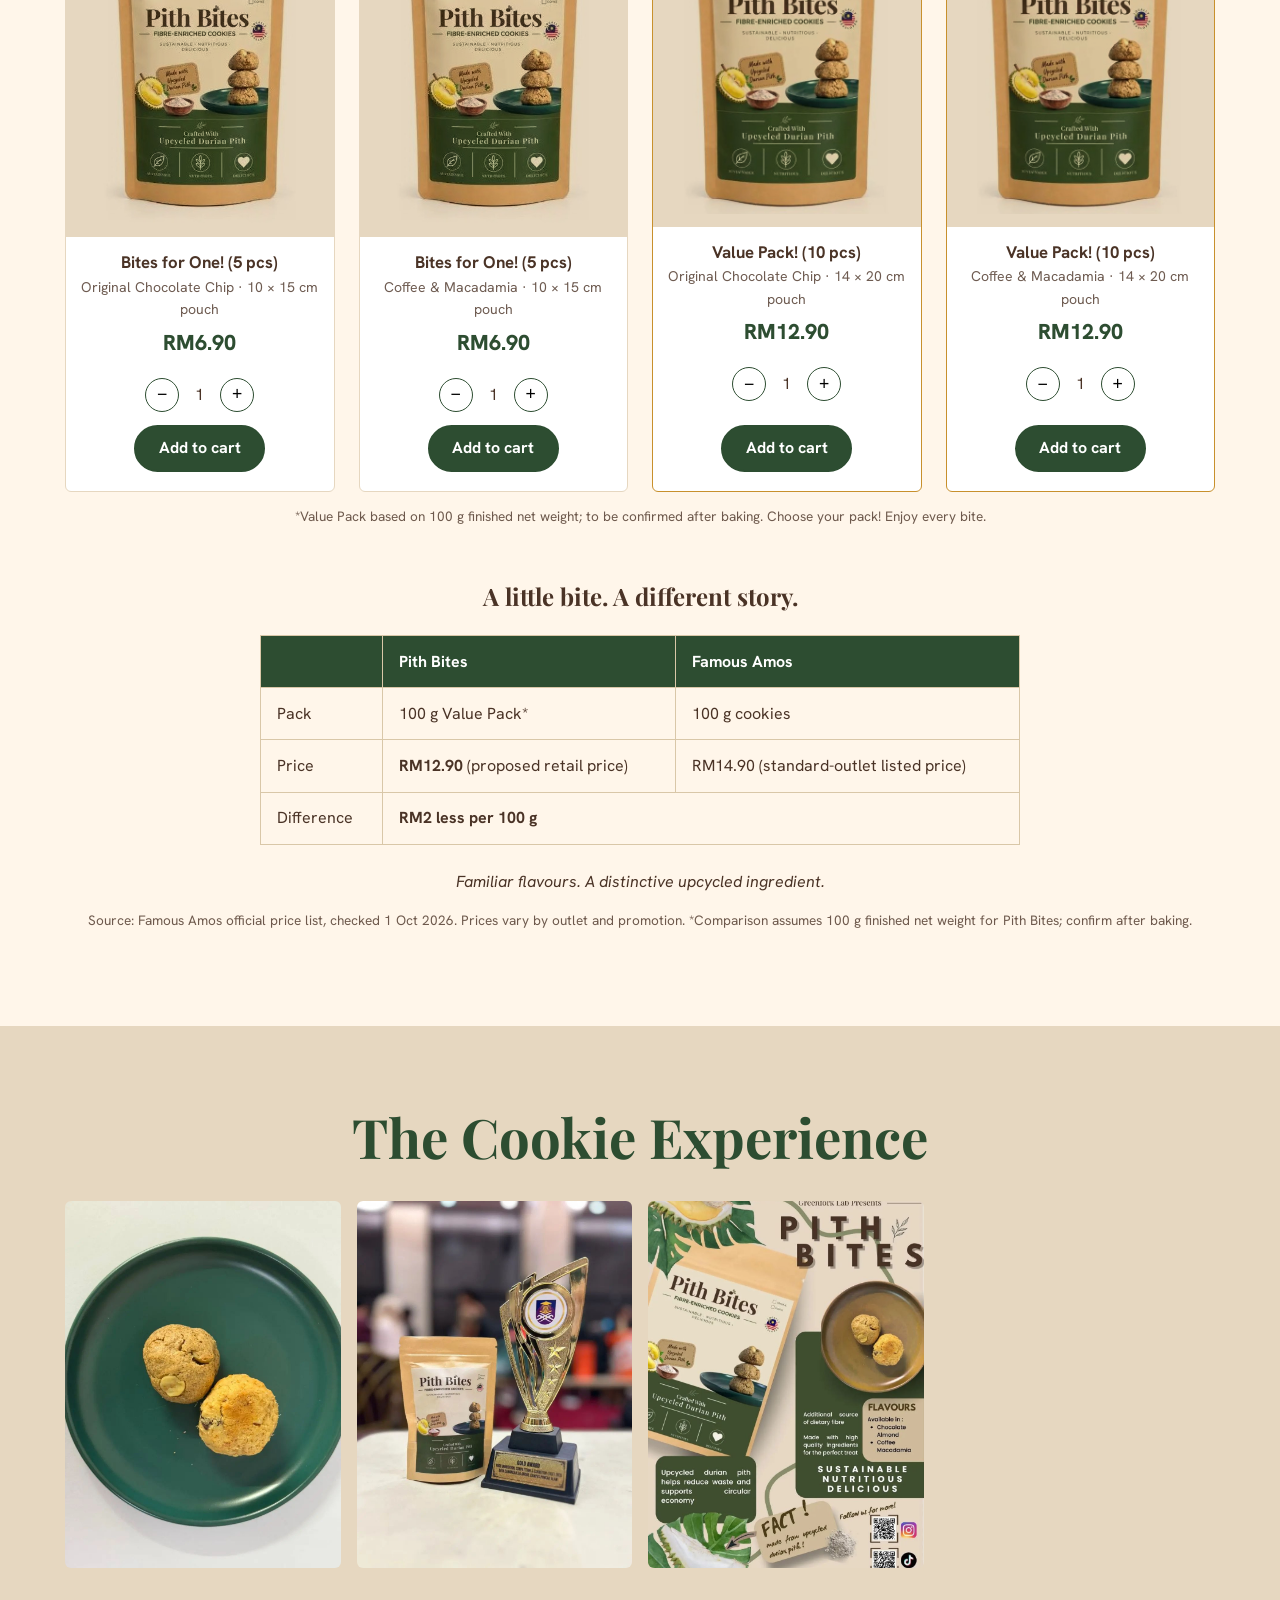
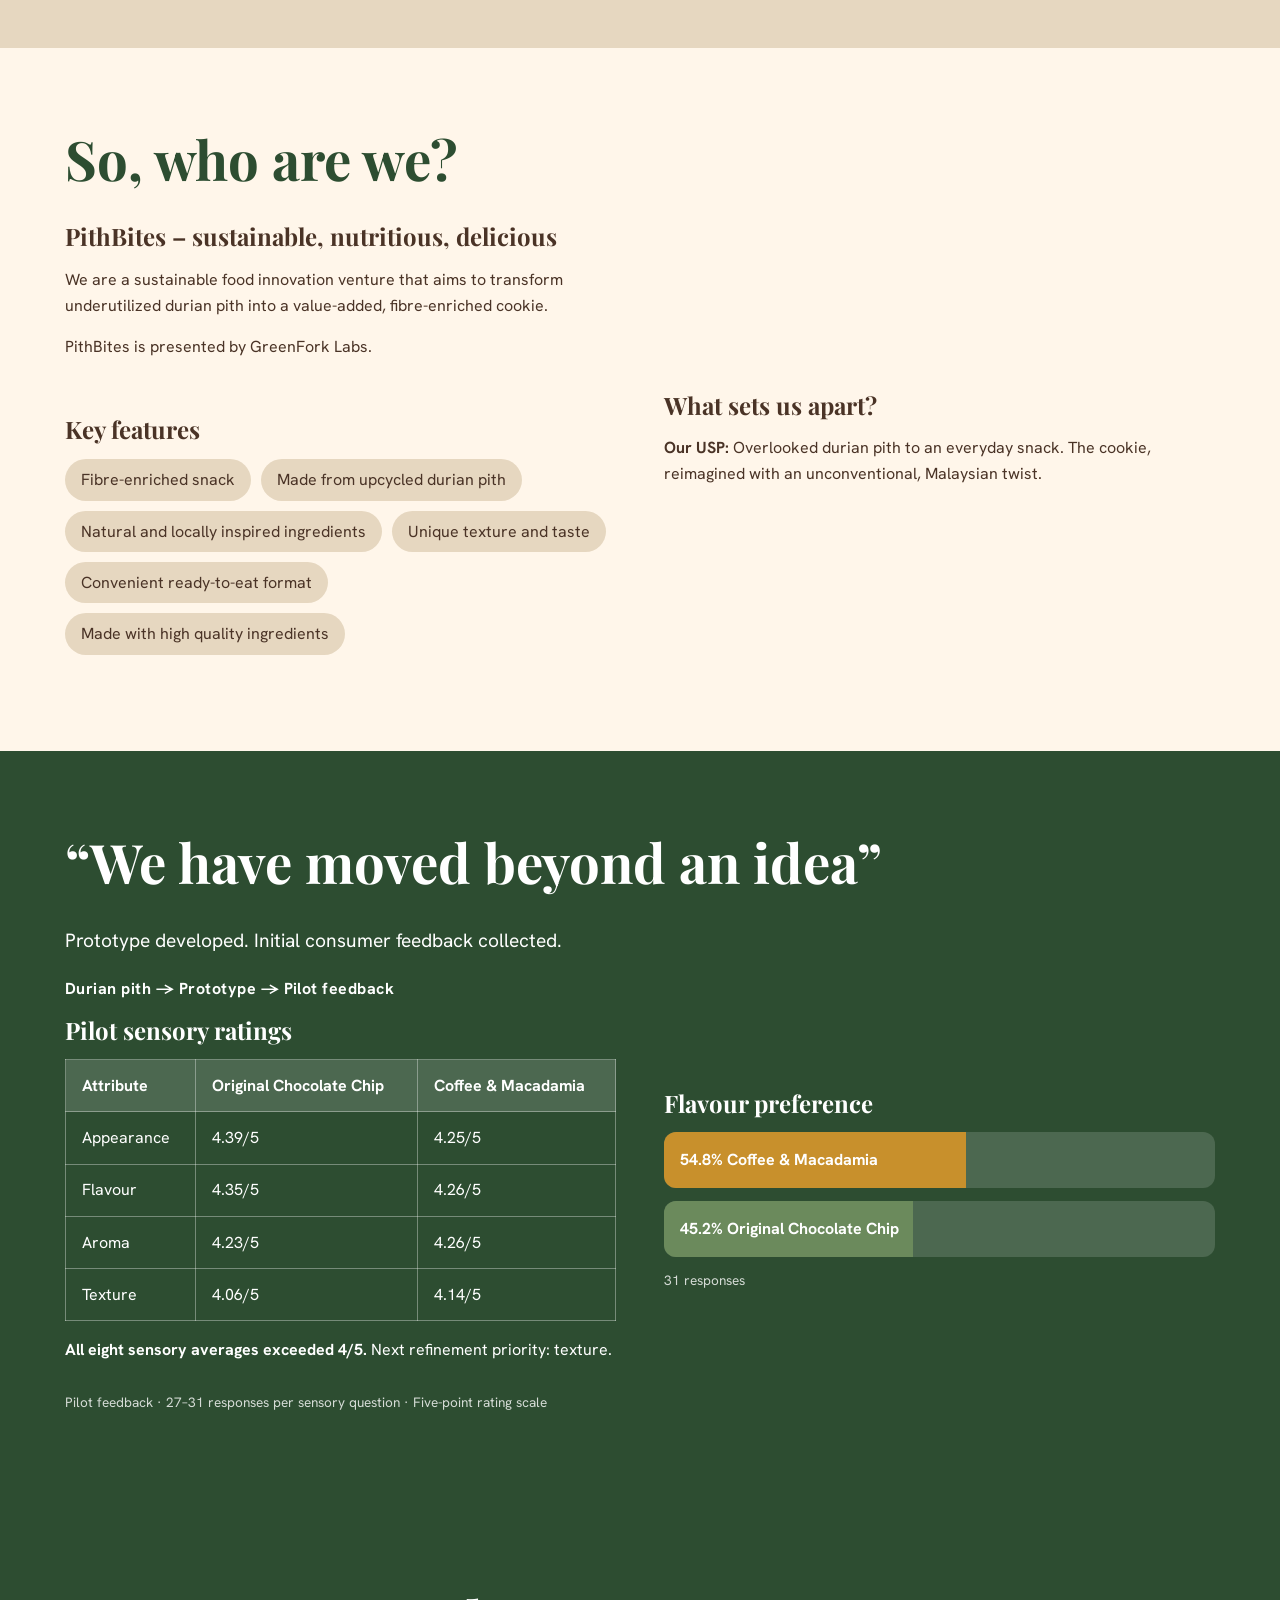
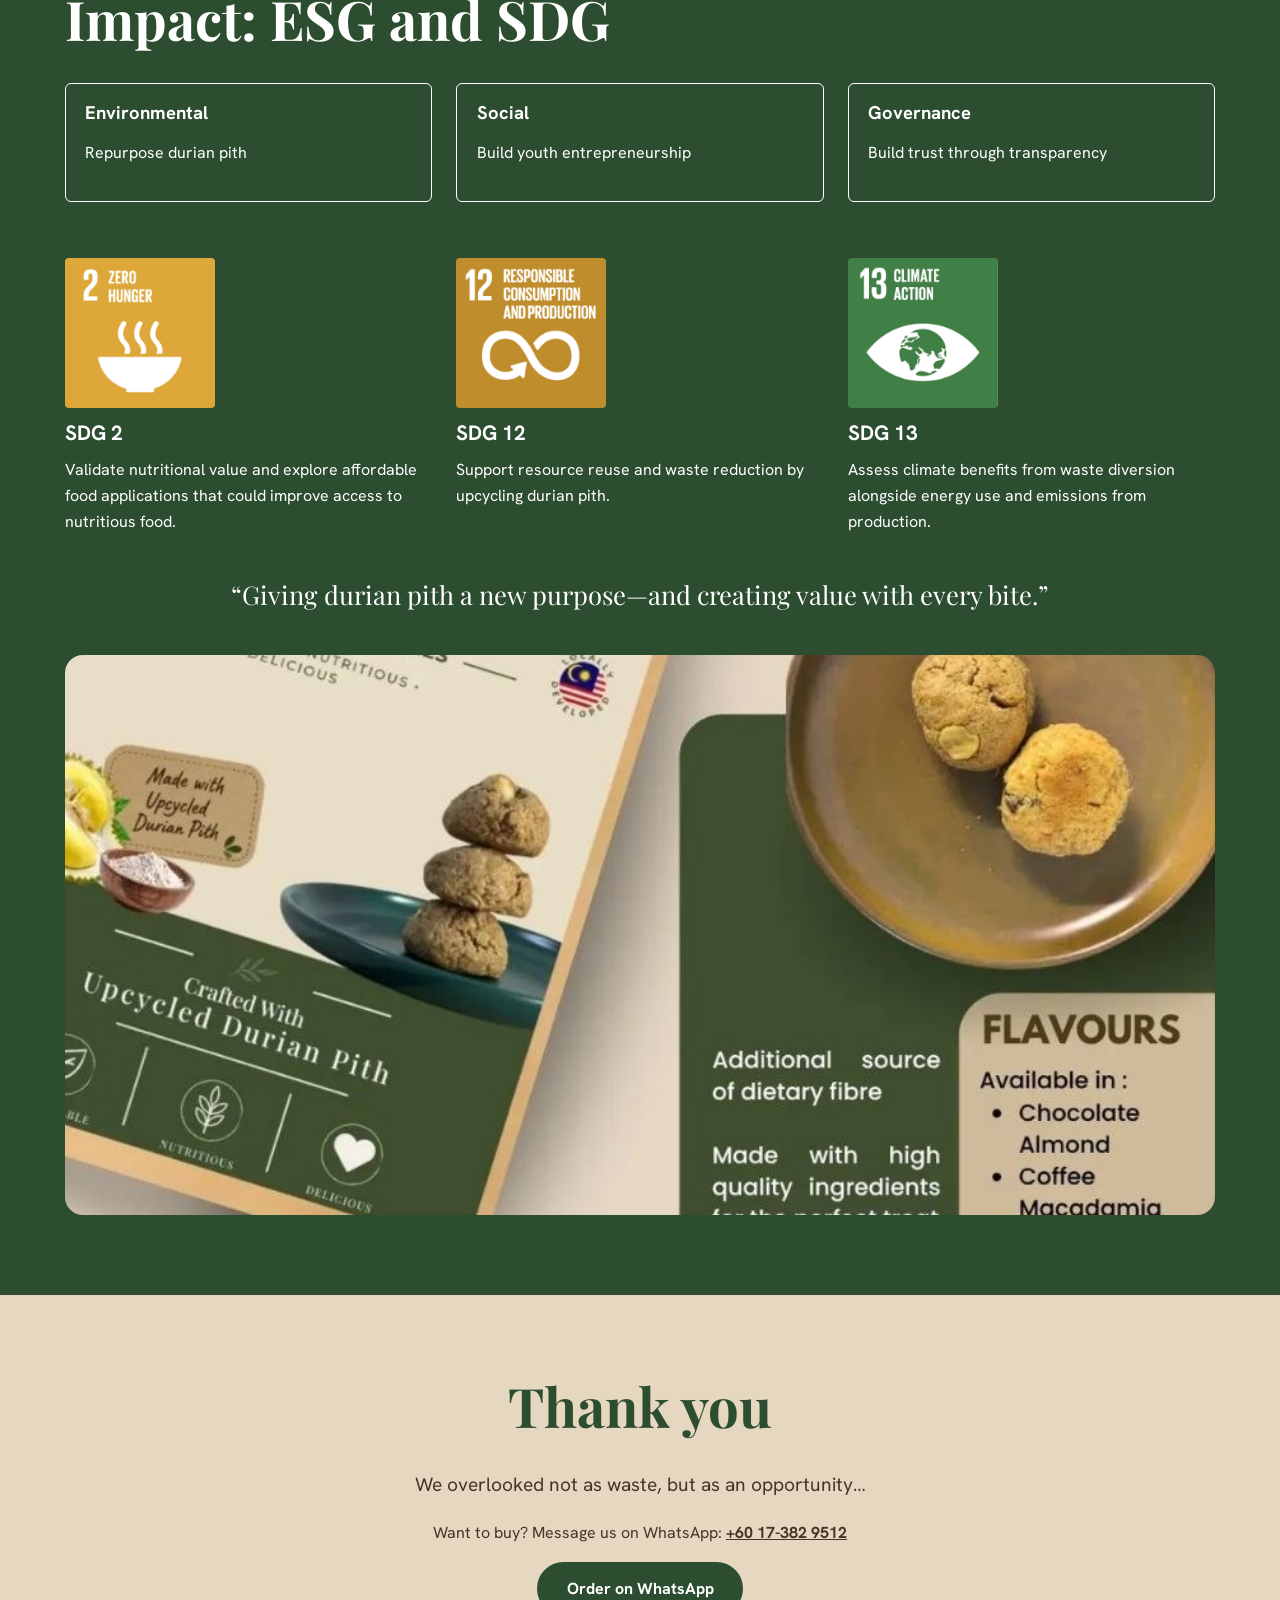
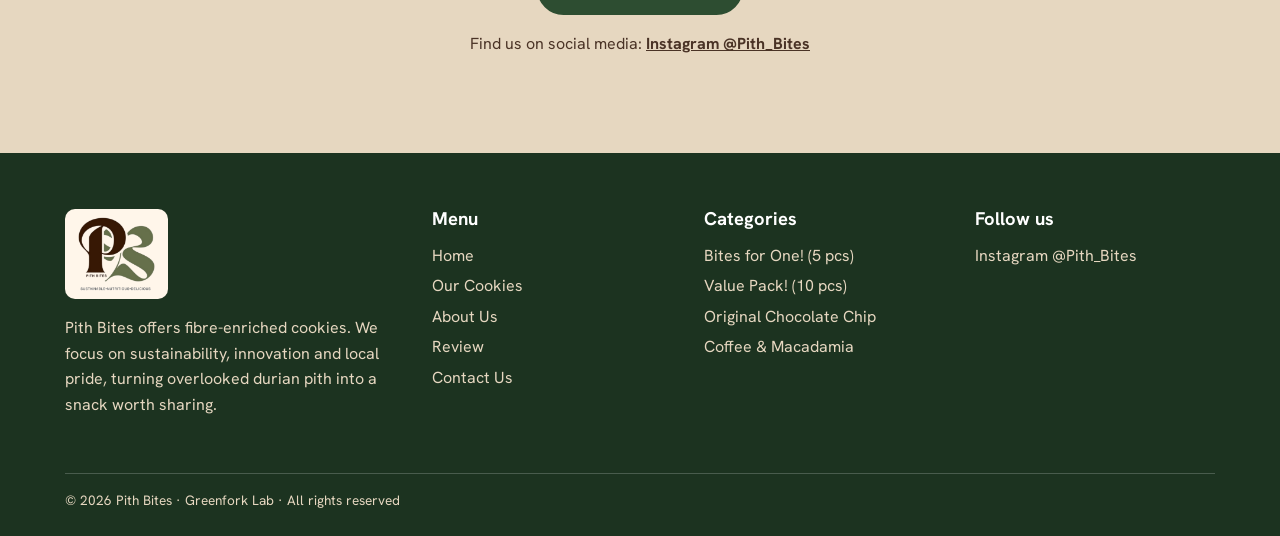
==== commit 4f639761: "Refactor index.html to streamline content and layout Removed several sections related to the problem" ====
--- a/index.html
+++ b/index.html
@@ -17,7 +17,7 @@
   <a href="#top" class="brand"><img src="images/logo-small.png" alt="Pith Bites logo" class="logo" height="44" style="height:44px;width:auto"></a>
   <nav id="menu">
     <a href="#top">HOME</a><a href="#shop">OUR COOKIES</a><a href="#about">ABOUT US</a>
-    <a href="#proof">REVIEW</a><a href="#market">MARKET</a><a href="#impact">IMPACT</a><a href="#contact">CONTACT US</a>
+    <a href="#proof">REVIEW</a><a href="#impact">IMPACT</a><a href="#contact">CONTACT US</a>
   </nav>
   <button class="cart-btn" id="openCart" aria-label="Open cart">Cart <span id="cartCount">0</span></button>
   <button class="burger" id="burger" aria-label="Menu">☰</button>
@@ -112,49 +112,25 @@
     <img src="images/cookies.jpg" alt="Pith Bites cookies on a green plate">
     <img src="images/award.jpg" alt="Pith Bites pouch with Gold Award trophy">
     <img src="images/poster.jpg" alt="Greenfork Lab presents Pith Bites poster">
-    <img src="images/infographic.jpg" alt="Pith Bites infographic">
   </div>
 </section>
 
 <!-- ABOUT -->
 <section id="about" class="sec">
-  <h2>About us: so, who are we?</h2>
+  <h2>So, who are we?</h2>
   <div class="two">
     <div>
       <h3>PithBites – sustainable, nutritious, delicious</h3>
       <p>We are a sustainable food innovation venture that aims to transform underutilized durian pith into a value-added, fibre-enriched cookie.</p>
-      <p>Presented by Haseen &amp; Huda. Pith Bites is presented by Greenfork Lab.</p>
+      <p>PithBites is presented by GreenFork Labs.</p>
       <h3 class="gap">Key features</h3>
       <ul class="chips"><li>Fibre-enriched snack</li><li>Made from upcycled durian pith</li><li>Natural and locally inspired ingredients</li><li>Unique texture and taste</li><li>Convenient ready-to-eat format</li><li>Made with high quality ingredients</li></ul>
     </div>
     <div>
       <h3>What sets us apart?</h3>
       <p><strong>Our USP:</strong> Overlooked durian pith to an everyday snack. The cookie, reimagined with an unconventional, Malaysian twist.</p>
-      <p>Pith Bites transforms upcycled durian pith into Pith Powder, then incorporates it into a delicious cookie format that is familiar and easy to enjoy. This creates value from an overlooked material while supporting more sustainable food innovation.</p>
-    </div>
-  </div>
-  <h3 class="gap">Our solution? Meet PithBites</h3>
-  <div class="grid3">
-    <article class="card"><h4>Upcycling durian pith</h4><ul><li>Transform the by-product into a usable food ingredient</li><li>Gives it a second use instead of treating it solely as waste</li></ul></article>
-    <article class="card"><h4>Turning by-products into food value</h4><ul><li>Process it into a value-added ingredient</li><li>Create a new application + potential economic value</li></ul></article>
-    <article class="card"><h4>Reimagining the everyday cookie</h4><ul><li>Innovative cookie that combines familiar snacking with an unconventional, upcycled ingredient</li><li>Distinctive snack option that connects taste, nutrition, and sustainability</li></ul></article>
-  </div>
-</section>
-
-<!-- PROBLEM -->
-<section id="problem" class="sec dark">
-  <h2>The Durian Problem</h2>
-  <h3>Three identified problems</h3>
-  <div class="grid3">
-    <article><h4>Agricultural by-product waste</h4><ul><li>Processing generates substantial amounts of biomass</li><li>Much of this material has limited application</li></ul></article>
-    <article><h4>Underutilized food resource</h4><ul><li>Valuable biomass is usually overlooked</li></ul></article>
-    <article><h4>Conventional snack choices</h4><ul><li>Consumers have increasing interest in foods that combine convenience, nutrition, and sustainability</li><li>Available products might not be appealing or enjoyable</li></ul></article>
-  </div>
-  <ul class="ticks gap">
-    <li>Large amounts of durian pith are often discarded as waste</li>
-    <li>Consumers are seeking healthier and more sustainable snack options</li>
-    <li>There is limited availability of local fibre-enriched snacks</li>
-  </ul>
+    </div>
+  </div>
 </section>
 
 <!-- PROOF -->
@@ -186,23 +162,6 @@
   <p class="fine">Pilot feedback · 27–31 responses per sensory question · Five-point rating scale</p>
 </section>
 
-<!-- MARKET -->
-<section id="market" class="sec">
-  <h2>A market ready for PithBites</h2>
-  <div class="circles">
-    <div class="circle"><b>RM1.26B</b><strong>TAM</strong><span>Malaysia’s cookies &amp; crackers market</span><small>2025 estimate</small></div>
-    <div class="circle"><b>RM349M</b><strong>SAM</strong><span>Selangor + Kuala Lumpur</span><small>Population-based geographic proxy</small></div>
-    <div class="circle"><b>RM77.4K</b><strong>SOM</strong><span>Initial PithBites target: 500 packs/month</span></div>
-  </div>
-
-  <div class="grid2 gap">
-    <article class="card"><h3>Commercial feasibility</h3><ul><li>Low-cost raw material supply</li><li>Consumer-friendly snack format</li><li>Small-batch production potential</li><li>Strong appeal to young, eco-conscious consumers</li><li>Opportunity for both direct sales and event-based selling</li></ul></article>
-    <article class="card"><h3>Marketing strategy</h3><ul><li>Promote through TikTok, Instagram and campus-based content</li><li>Target health-conscious and eco-conscious customers</li><li>Position the product around sustainability, innovation, and local pride</li><li>Collaborate with student events, cafes, and micro-influencers</li></ul></article>
-    <article class="card"><h3>Scalability &amp; potential pathways</h3><ul><li>Standardize Pith Powder quality and production</li><li>Expand into more flavours and gift packs</li><li>Explore e-commerce and selected retail placement</li><li>Build long-term partnerships with durian suppliers</li><li>Future opportunity for Pith Powder as an ingredient</li></ul></article>
-    <article class="card"><h3>Funding &amp; use of funds</h3><p><em>From prototype to market-ready product.</em></p><ol><li><strong>Reduce technical risk</strong> – process optimisation &amp; product testing.</li><li><strong>Prepare for market</strong> – packaging &amp; pilot production.</li><li><strong>Validate commercial demand</strong> – paid trials &amp; repeat-purchase tracking.</li></ol><p class="fine">Invest in readiness. Test demand. Grow with evidence.</p></article>
-  </div>
-</section>
-
 <!-- IMPACT -->
 <section id="impact" class="sec dark">
   <h2>Impact: ESG and SDG</h2>
@@ -217,8 +176,7 @@
     <article class="sdg s13"><img src="images/sdg13.png" alt="SDG 13: Climate Action" class="sdg-logo"><h4>SDG 13</h4><p>Assess climate benefits from waste diversion alongside energy use and emissions from production.</p></article>
   </div>
   <blockquote>“Giving durian pith a new purpose—and creating value with every bite.”</blockquote>
-  <div class="two tight">
-    <img class="rounded" src="images/infographic.jpg" alt="Pith Bites infographic">
+  <div class="one">
     <img class="rounded" src="images/poster.jpg" alt="Greenfork Lab presents Pith Bites poster">
   </div>
 </section>
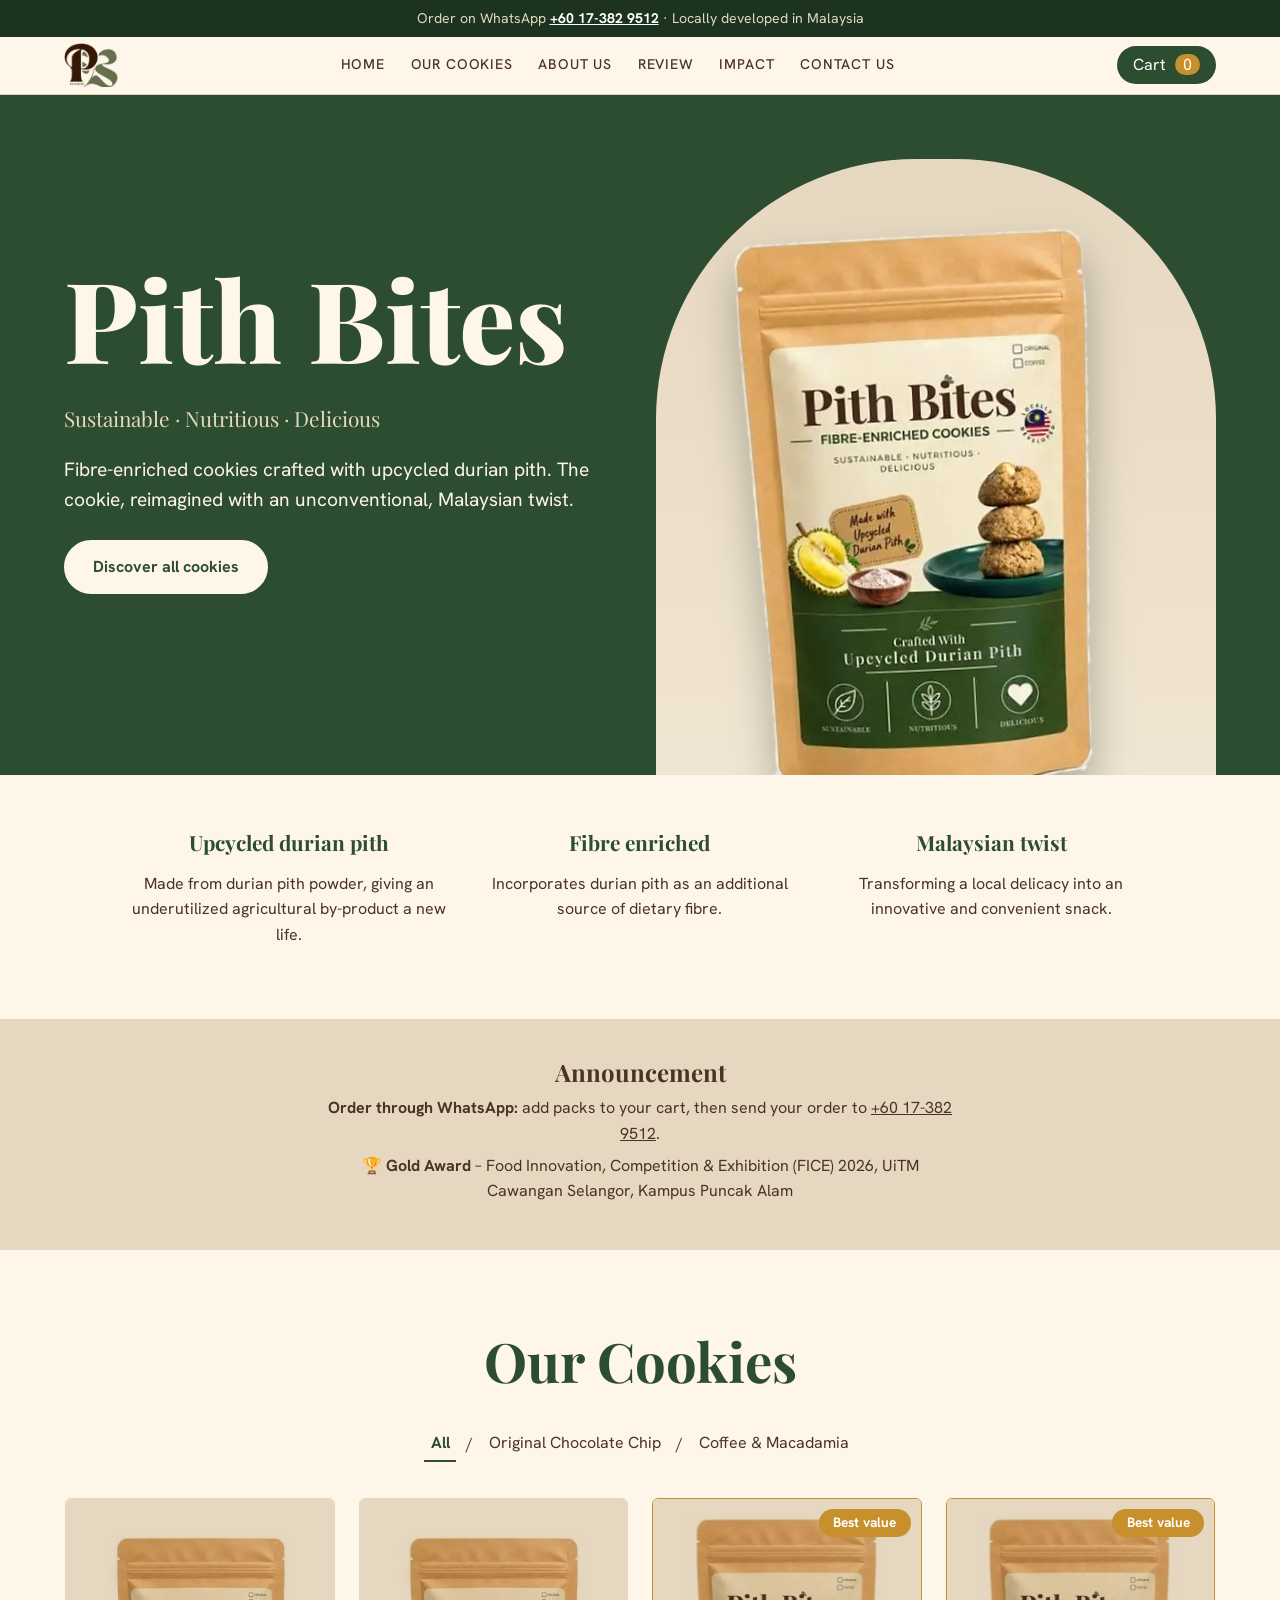
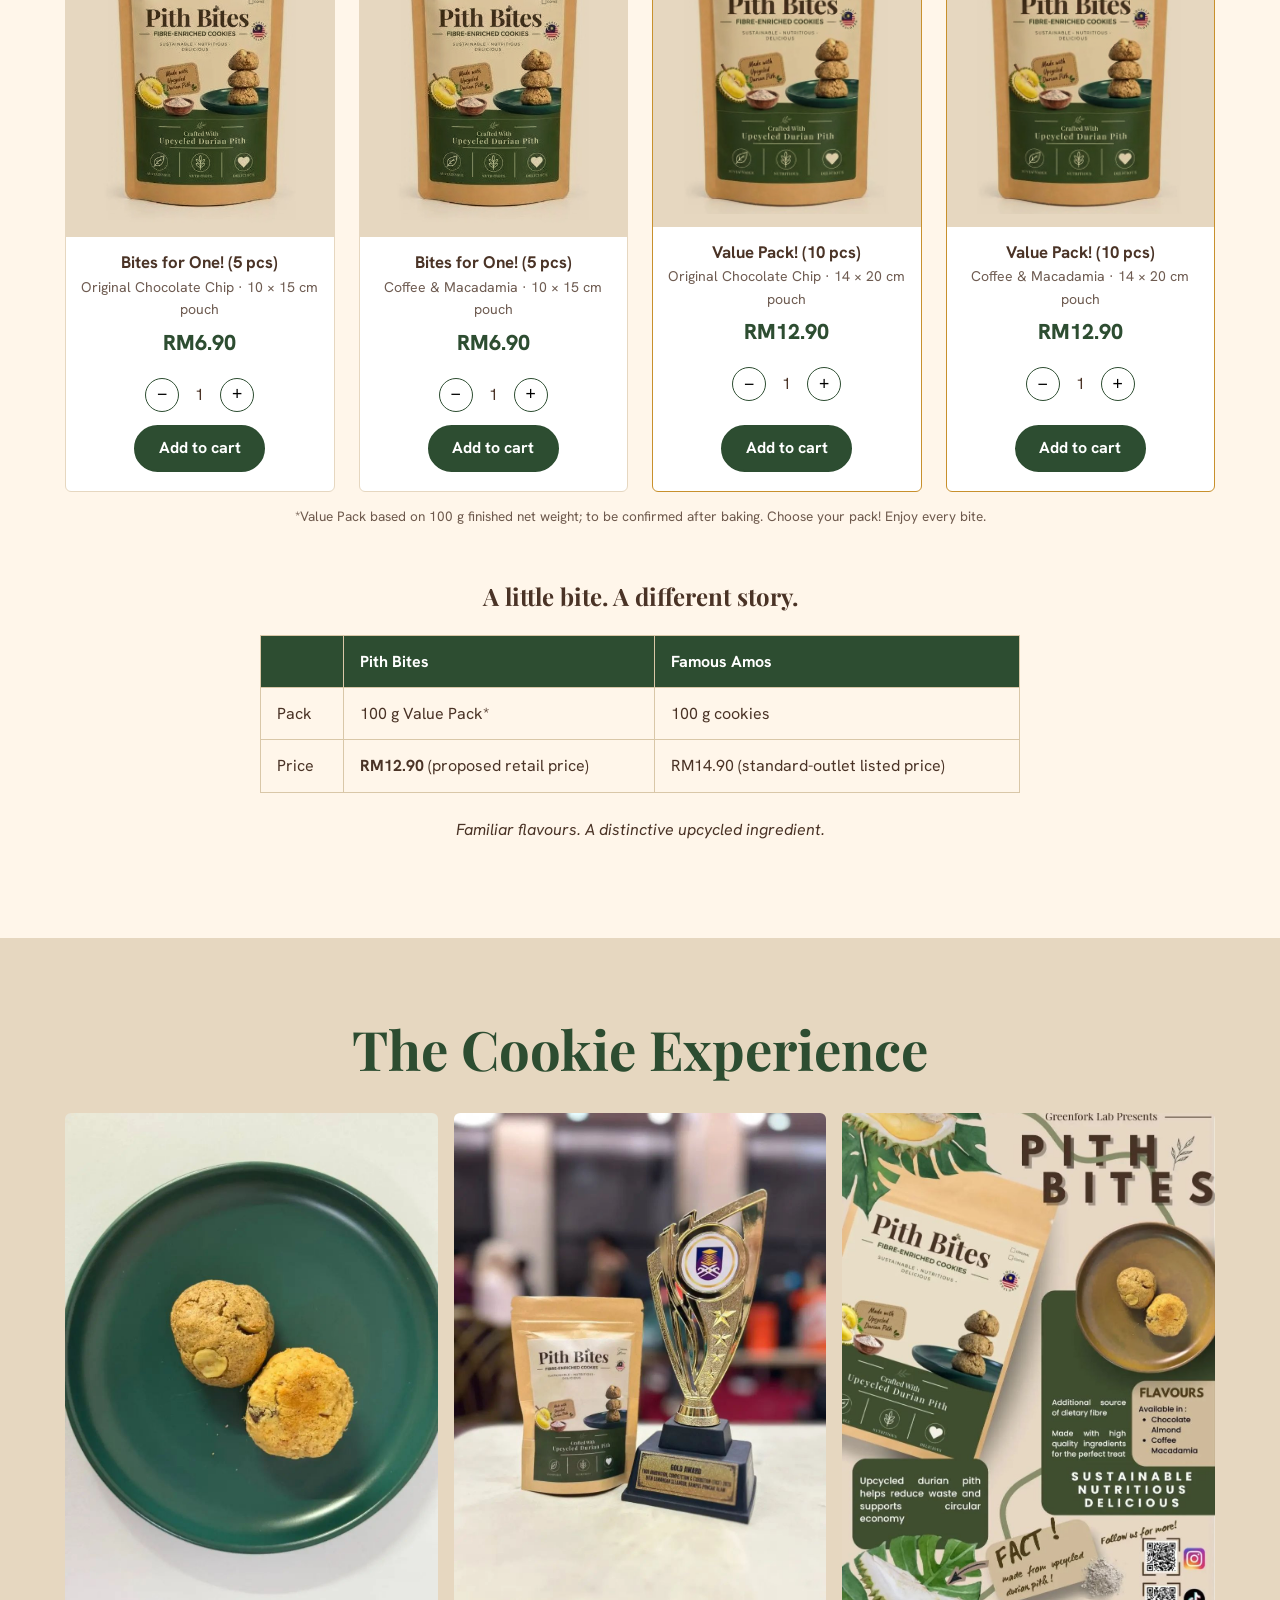
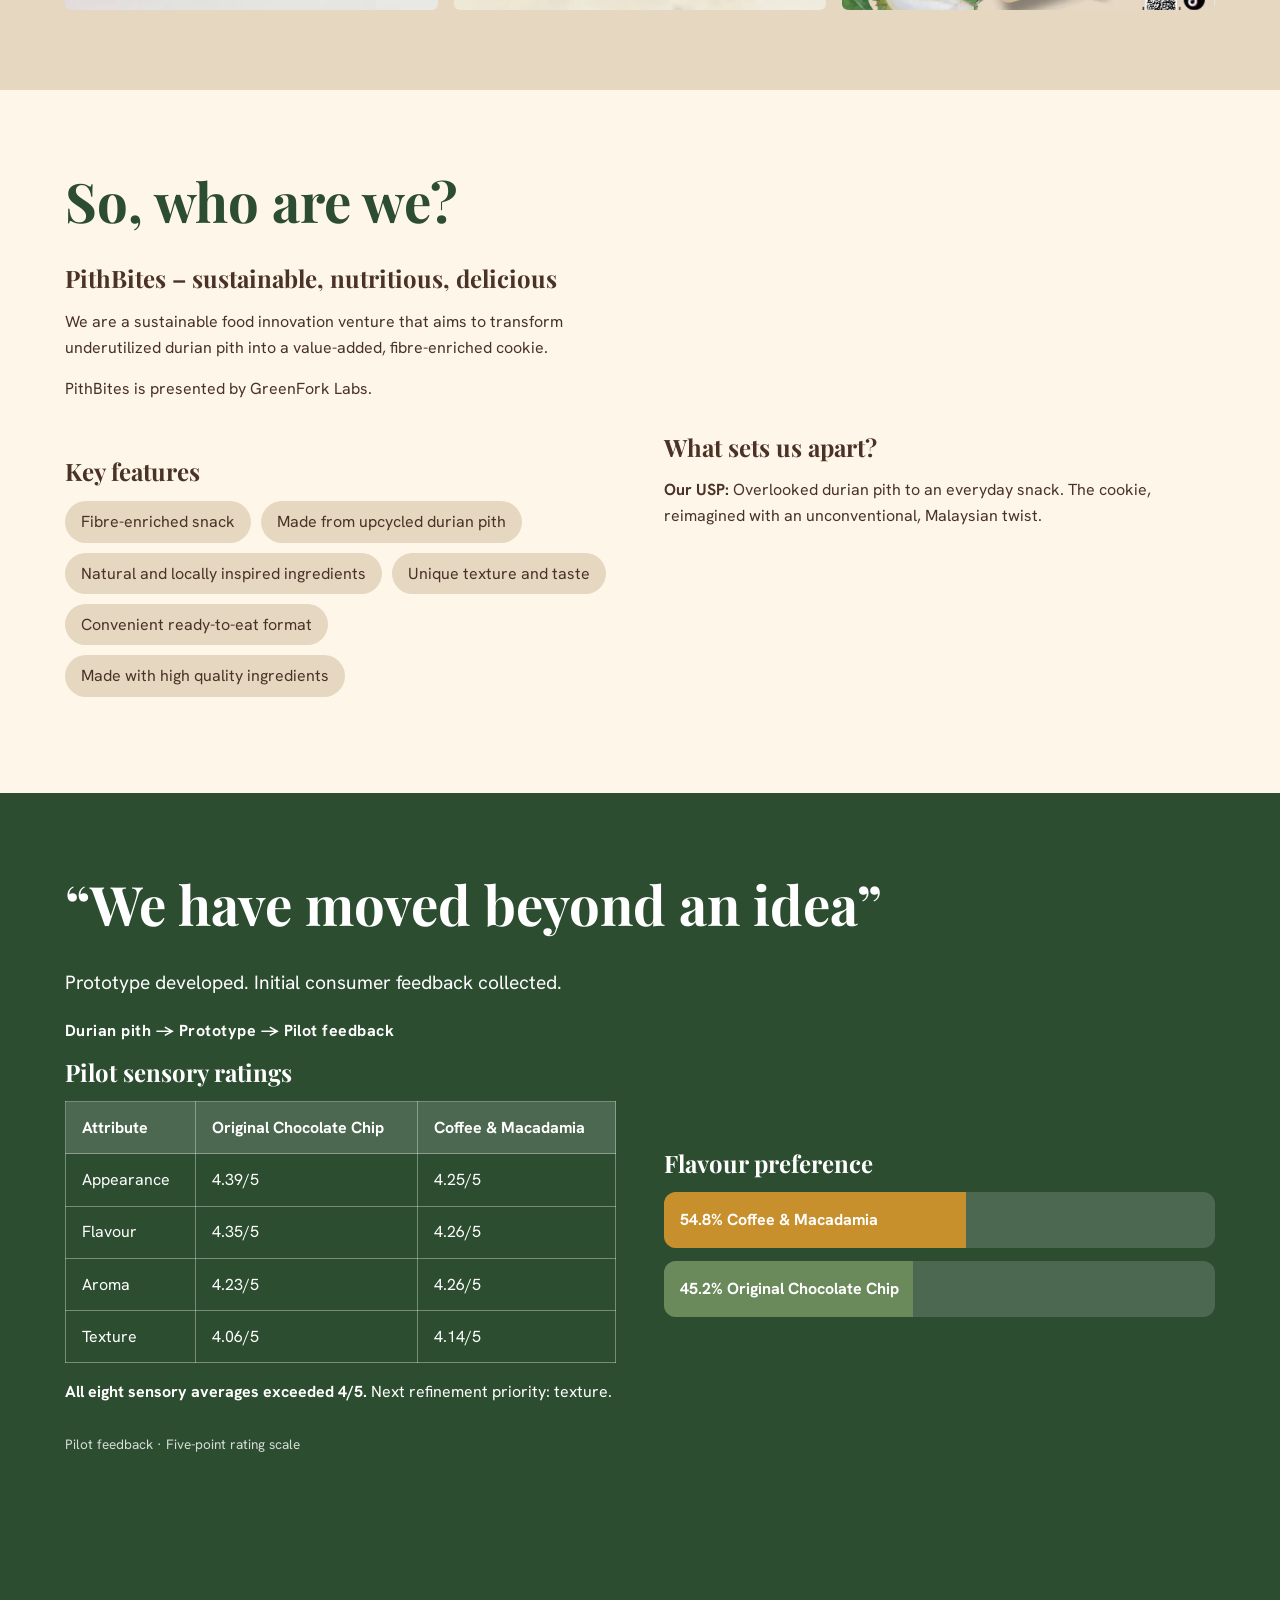
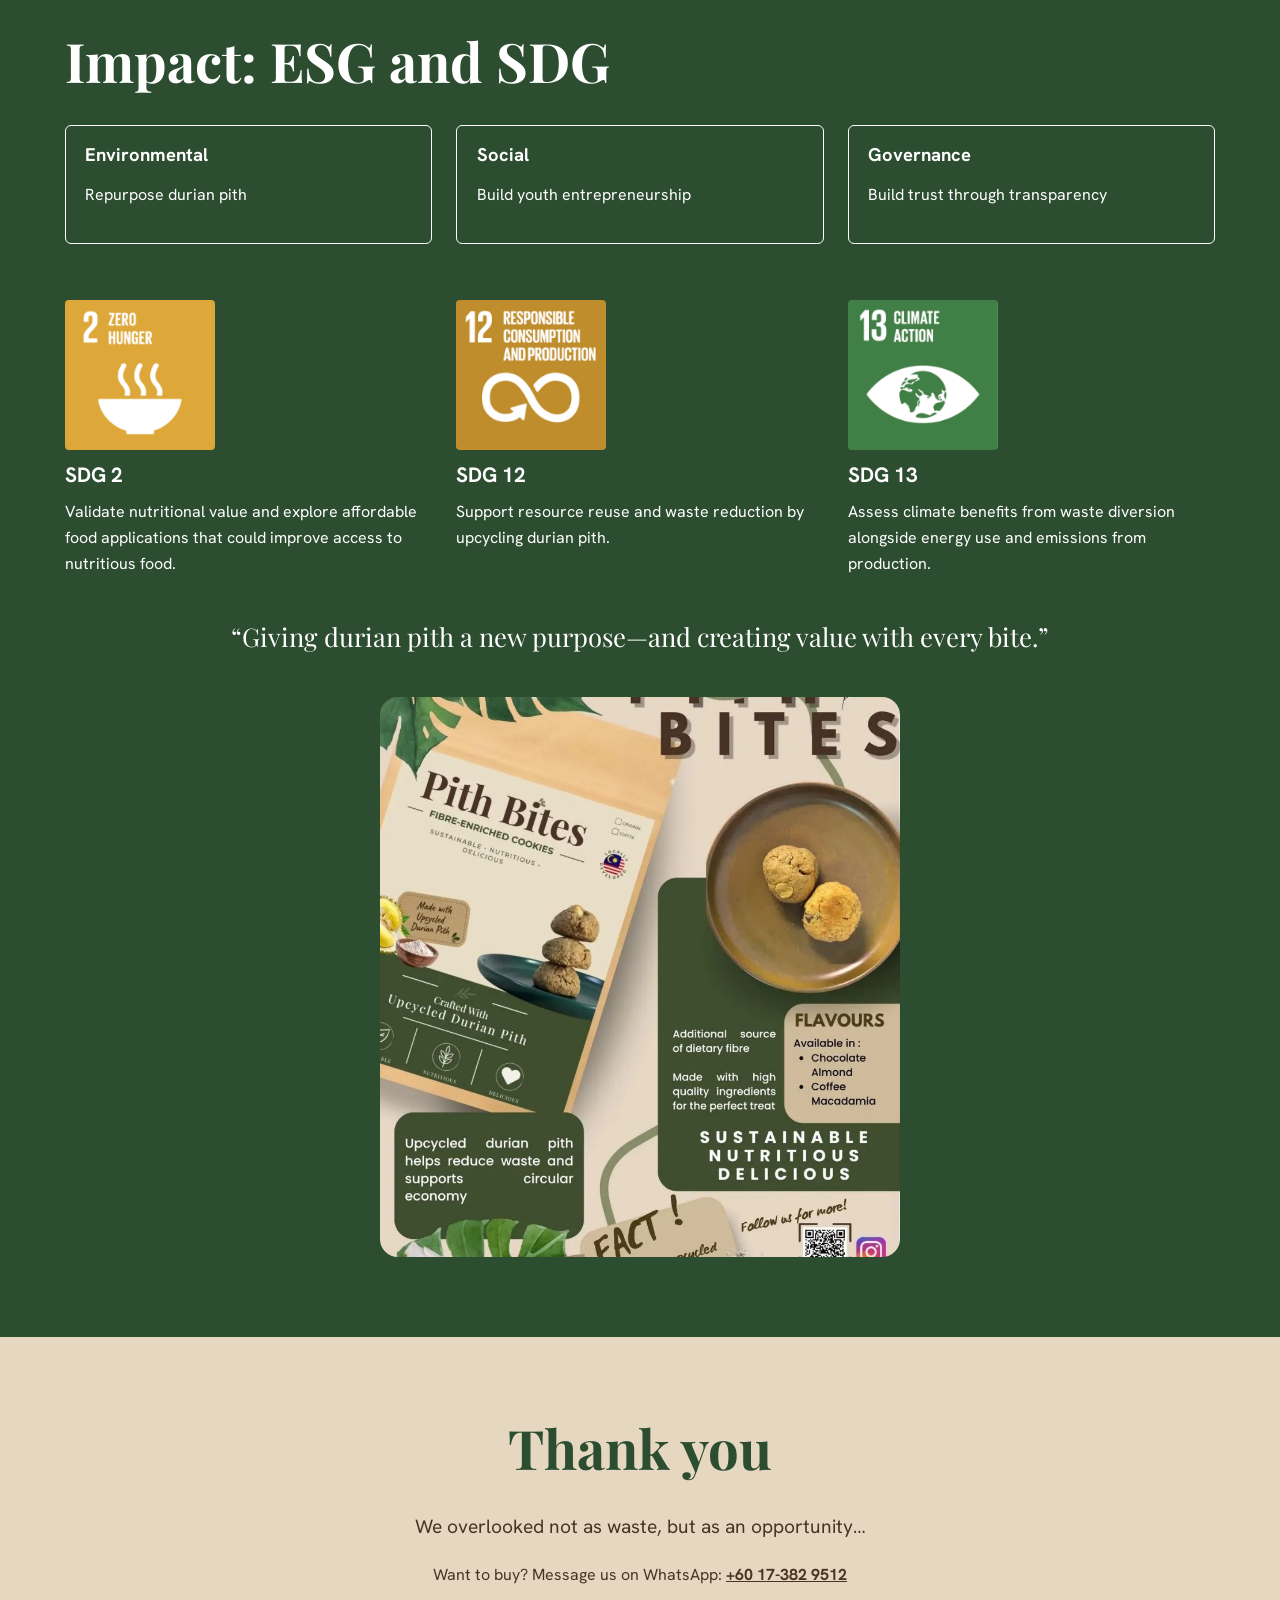
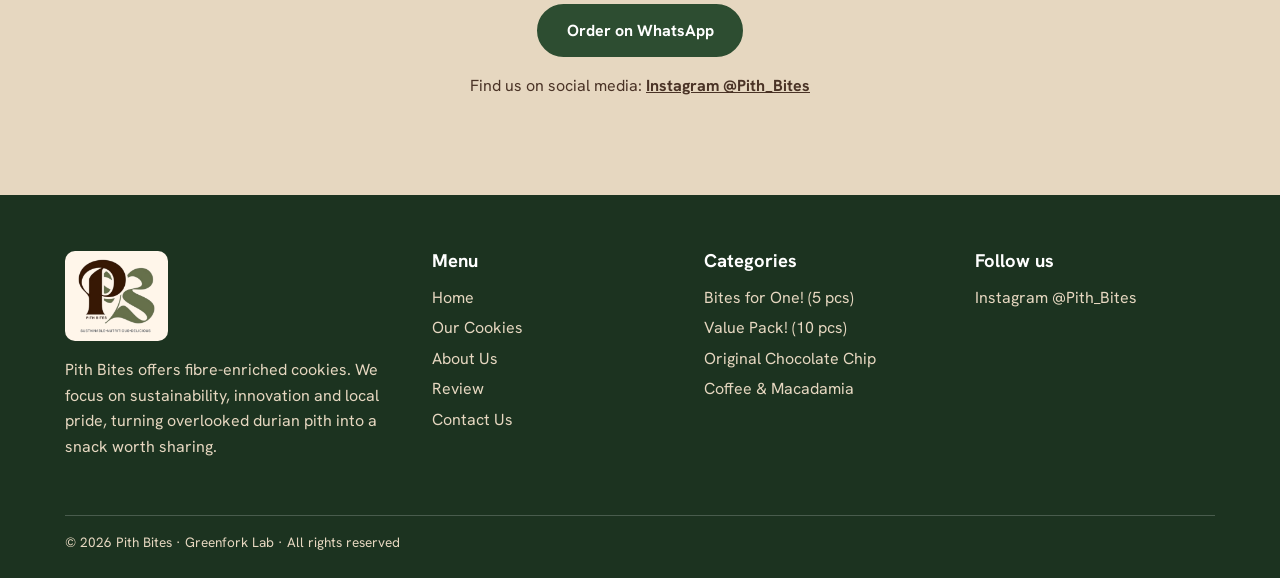
==== commit 96642ba4: "Update index.html" ====
--- a/index.html
+++ b/index.html
@@ -98,11 +98,9 @@
     <tbody>
       <tr><td>Pack</td><td>100 g Value Pack*</td><td>100 g cookies</td></tr>
       <tr><td>Price</td><td><strong>RM12.90</strong> (proposed retail price)</td><td>RM14.90 (standard-outlet listed price)</td></tr>
-      <tr><td>Difference</td><td colspan="2"><strong>RM2 less per 100 g</strong></td></tr>
     </tbody>
   </table>
   <p class="center"><em>Familiar flavours. A distinctive upcycled ingredient.</em></p>
-  <p class="fine center">Source: Famous Amos official price list, checked 1 Oct 2026. Prices vary by outlet and promotion. *Comparison assumes 100 g finished net weight for Pith Bites; confirm after baking.</p>
 </section>
 
 <!-- EXPERIENCE -->
@@ -156,10 +154,9 @@
       <h3>Flavour preference</h3>
       <div class="bar"><span style="--w:54.8%"></span><b>54.8% Coffee &amp; Macadamia</b></div>
       <div class="bar alt"><span style="--w:45.2%"></span><b>45.2% Original Chocolate Chip</b></div>
-      <p class="fine">31 responses</p>
-    </div>
-  </div>
-  <p class="fine">Pilot feedback · 27–31 responses per sensory question · Five-point rating scale</p>
+    </div>
+  </div>
+  <p class="fine">Pilot feedback · Five-point rating scale</p>
 </section>
 
 <!-- IMPACT -->
--- a/style.css
+++ b/style.css
@@ -153,7 +153,7 @@
 .badge{z-index:1;top:10px;right:10px}
 
 .exp{background:var(--sand)}
-.gallery{display:grid;grid-template-columns:repeat(4,1fr);gap:1rem;margin-top:2rem;max-width:1150px}
+.gallery{display:grid;grid-template-columns:repeat(3,1fr);gap:1rem;margin-top:2rem;max-width:1150px}
 .gallery img{width:100%;aspect-ratio:3/4;object-fit:cover;border-radius:6px}
 
 footer{background:var(--deep);color:var(--sand);padding:3.5rem 5vw 1.5rem;text-align:left}
@@ -190,3 +190,4 @@
 .sdg-logo{width:150px;height:150px;border-radius:4px;object-fit:cover}
 .sdg h4{margin:0;font-size:1.3rem;color:#fff}
 .sdg p{margin:0}
+.one{margin-top:2.5rem;max-width:520px!important}
